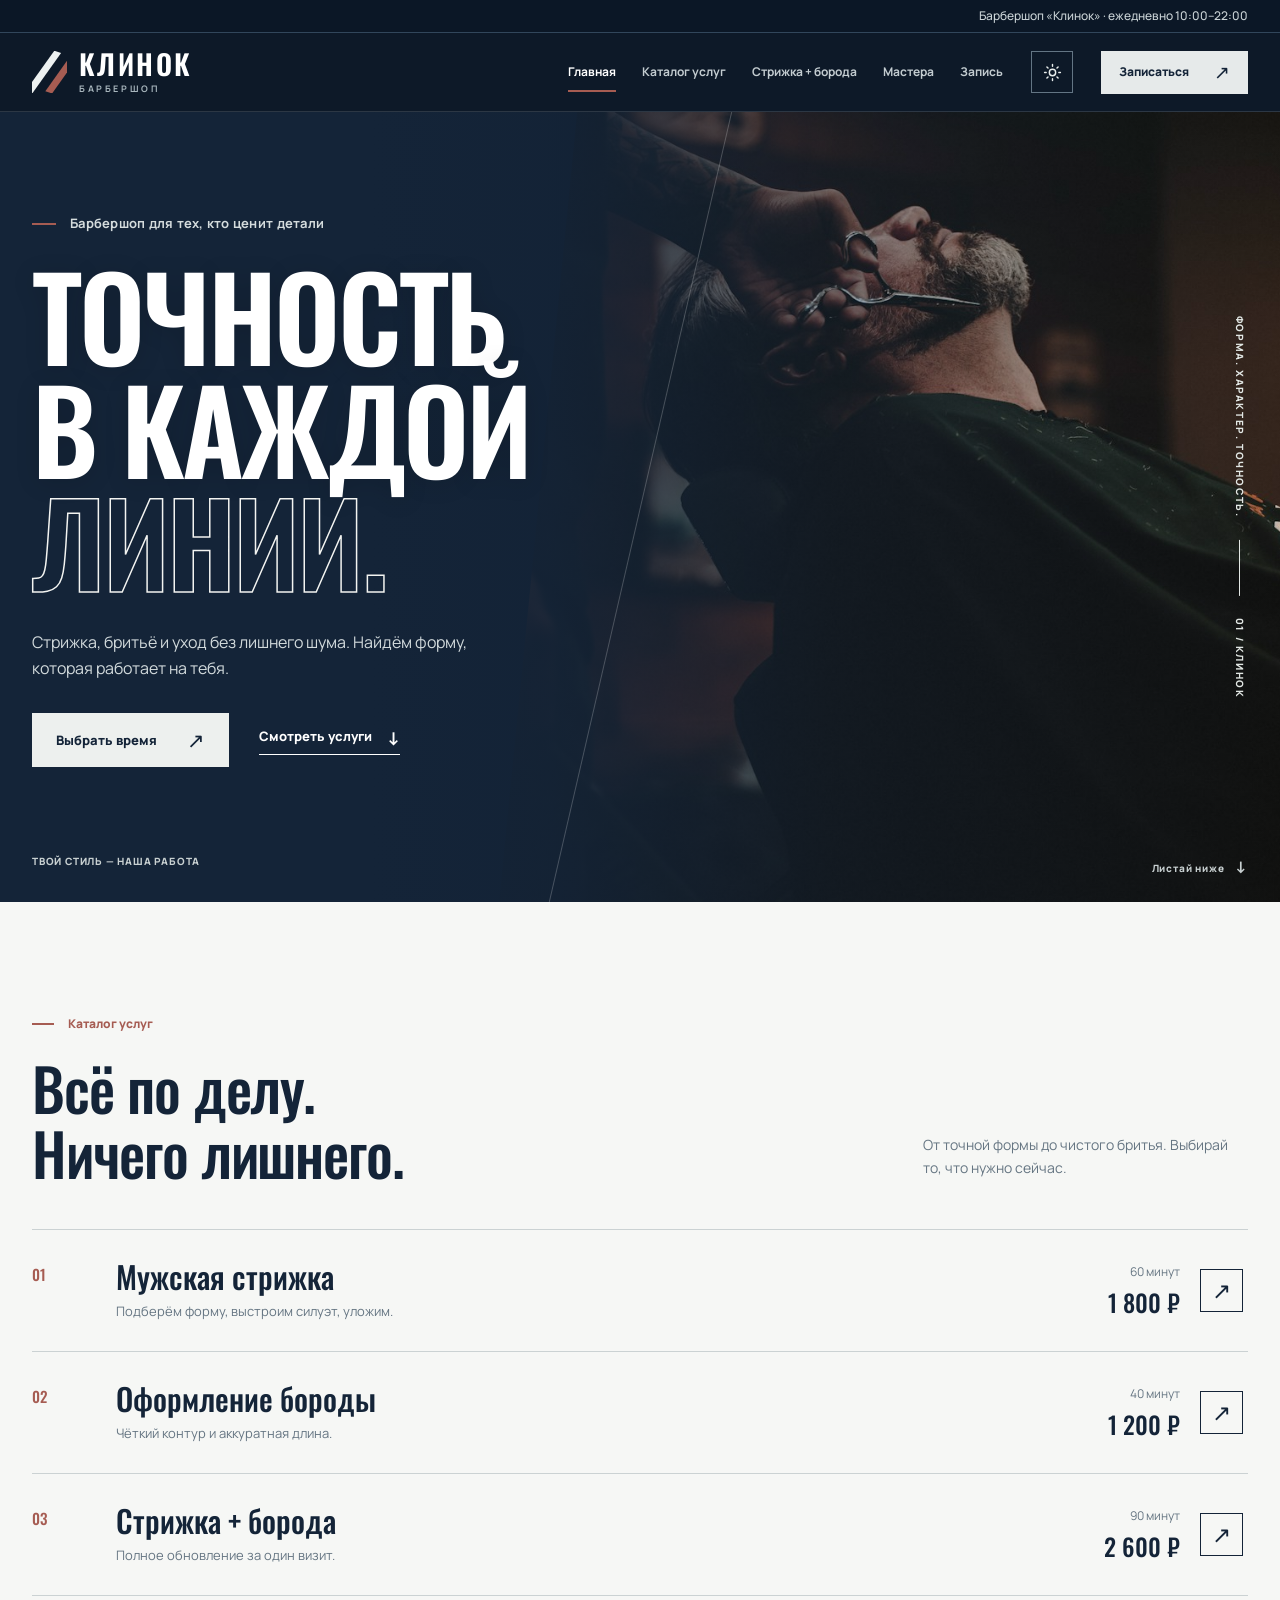
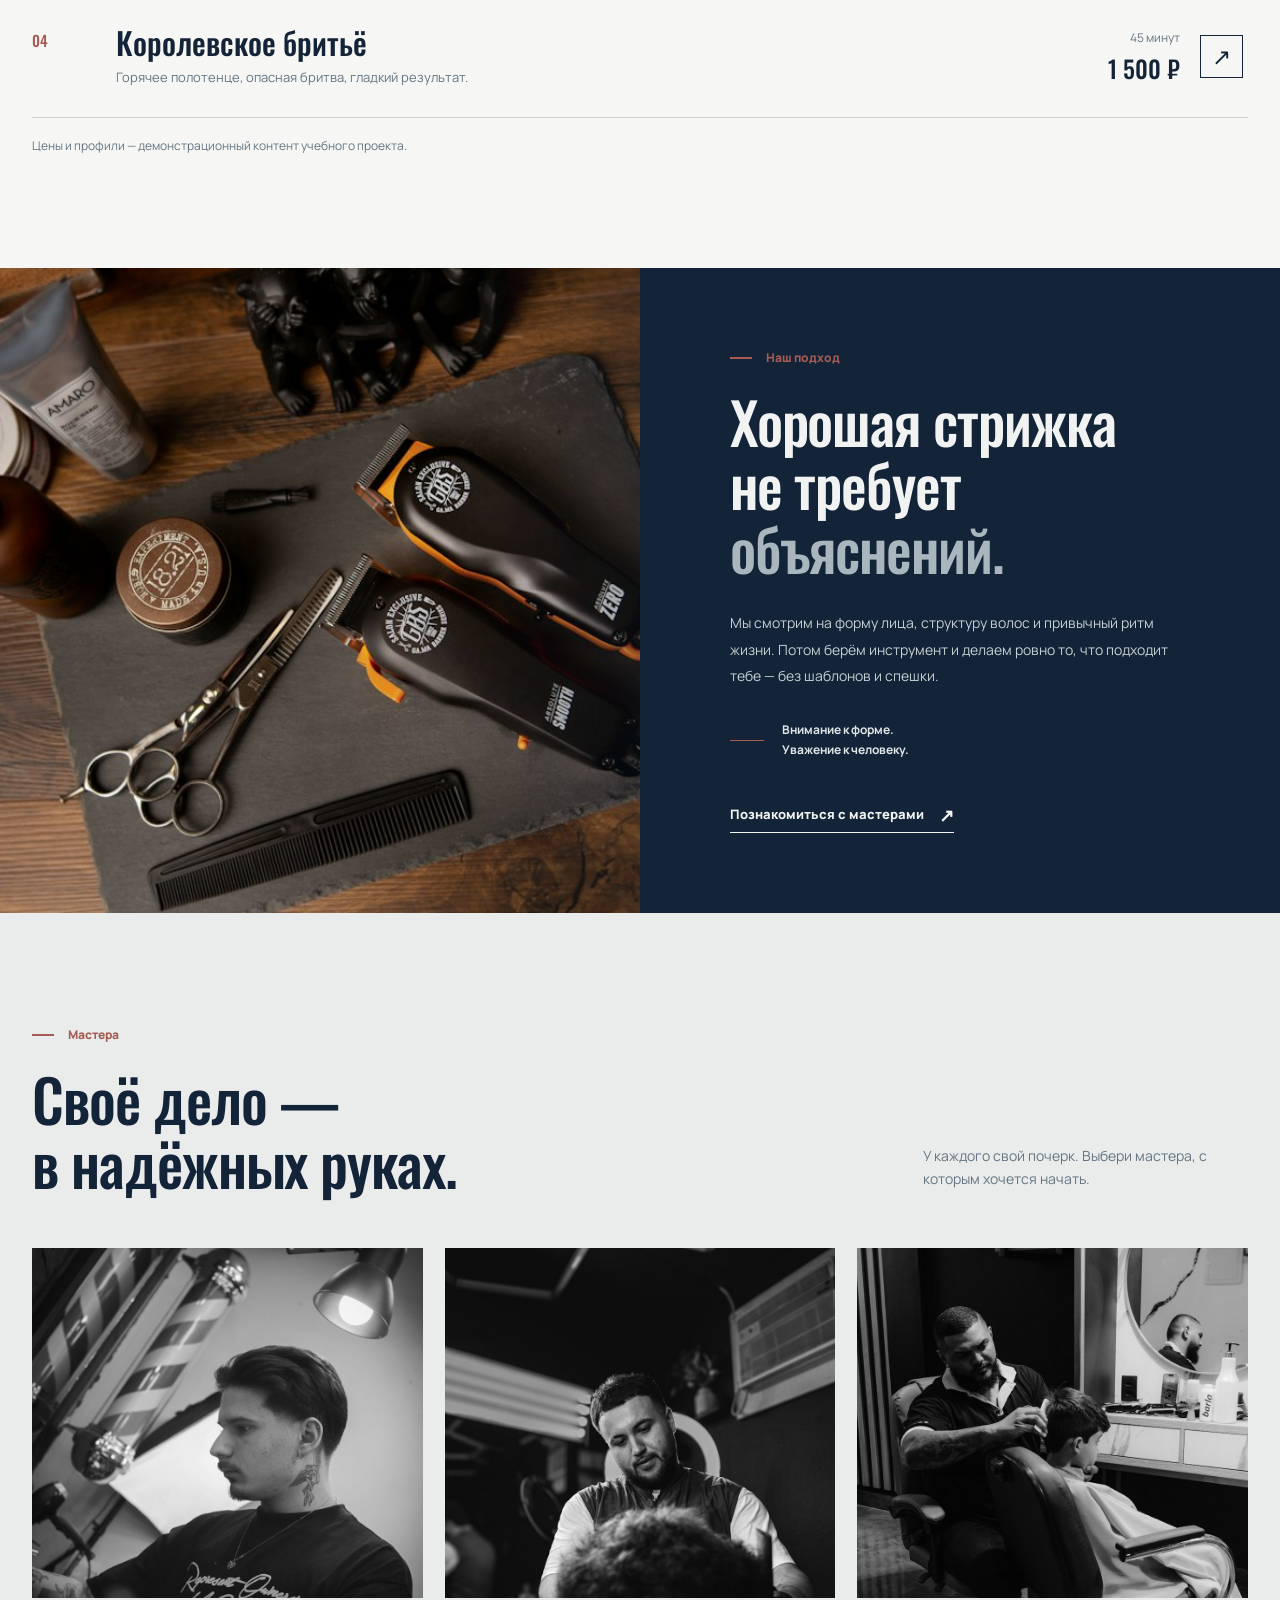
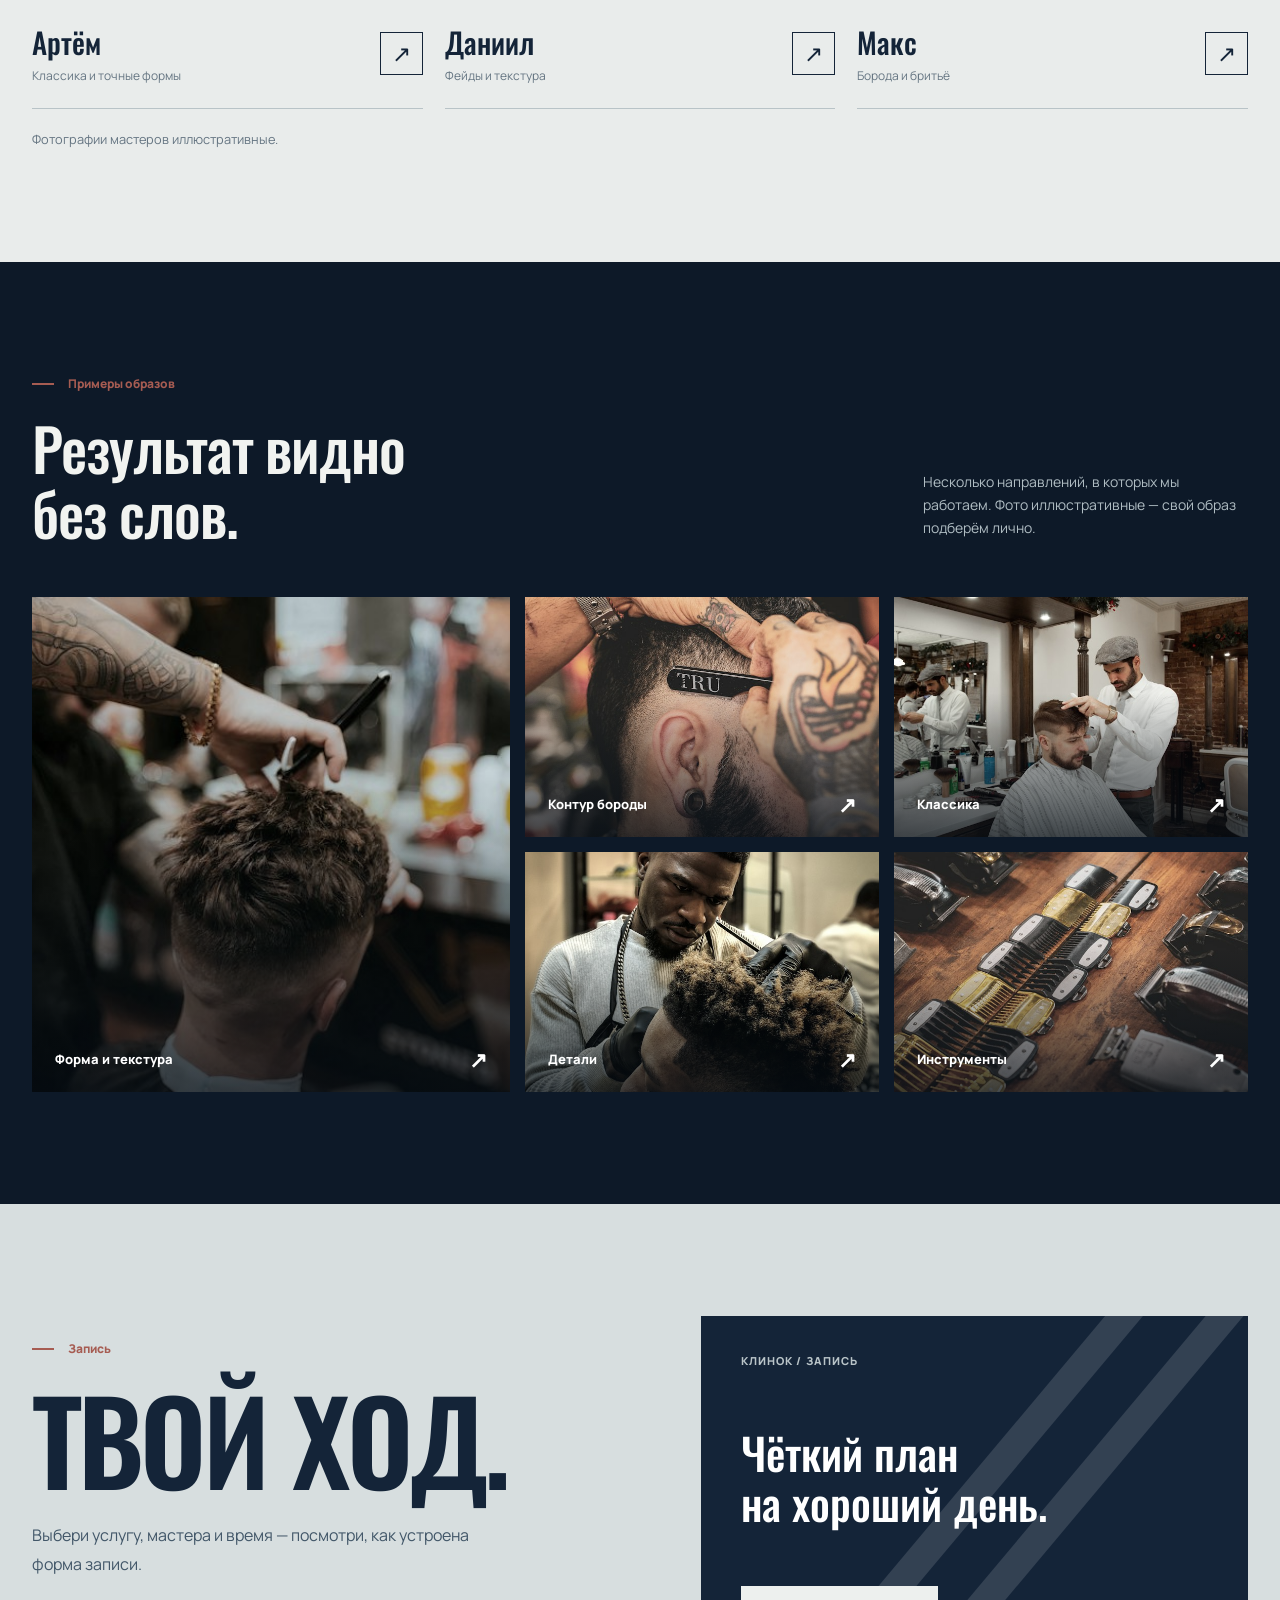
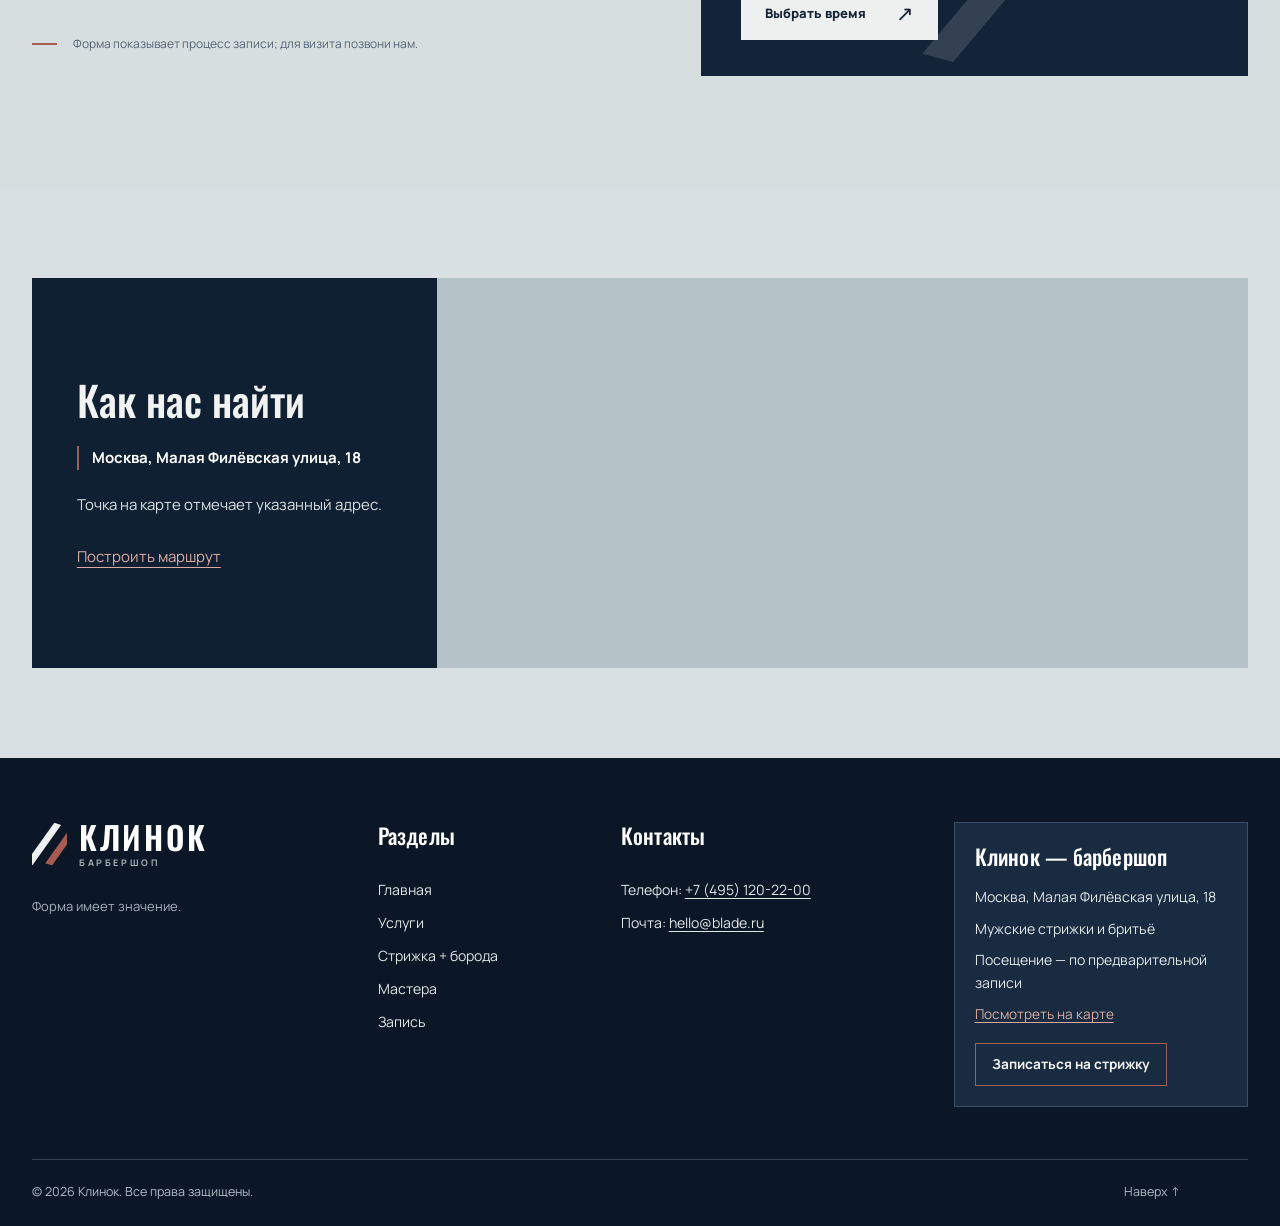
==== index.html @ 82a4c3b9 "Добавить график работы над навигацией" ====
<!doctype html>
<html lang="ru">
  <head>
    <meta charset="UTF-8" />
    <meta name="viewport" content="width=device-width, initial-scale=1" />
    <meta name="theme-color" content="#142438" />
    <meta
      name="description"
      content="Клинок — барбершоп с характером. Стрижки, оформление бороды и бритьё. Выберите услугу, мастера и удобное время для заявки."
    />
    <title>Клинок — барбершоп</title>
    <script>
      try {
        const requested = new URLSearchParams(location.search).get("theme");
        document.documentElement.dataset.theme =
          requested === "light" || requested === "dark"
            ? requested
            : localStorage.getItem("klinok-theme") === "light" ? "light" : "dark";
      } catch {
        document.documentElement.dataset.theme = "dark";
      }
    </script>
    <link rel="preconnect" href="https://fonts.googleapis.com" />
    <link rel="preconnect" href="https://fonts.gstatic.com" crossorigin />
    <link
      href="https://fonts.googleapis.com/css2?family=Manrope:wght@400;500;600;700;800&family=Oswald:wght@400;500;600;700&display=swap"
      rel="stylesheet"
    />
    <link
      href="https://cdn.jsdelivr.net/npm/bootstrap@5.3.3/dist/css/bootstrap.min.css"
      rel="stylesheet"
    />
    <link rel="stylesheet" href="styles.css" />
    <link rel="stylesheet" href="footer-map.css" />
    <link rel="stylesheet" href="theme.css" />
    <script src="app.js" defer></script>
  </head>
  <body>
    <a class="skip-link" href="#main">Перейти к содержимому</a>
    <header class="site-header" id="top">
      <div class="hours-strip">
        <p class="hours-strip-inner shell">Барбершоп «Клинок» · ежедневно 10:00–22:00</p>
      </div>
      <nav
        class="navbar navbar-expand-lg navbar-dark"
        aria-label="Основная навигация"
      >
        <div class="header-inner shell container-fluid">
          <a
            class="brand navbar-brand"
            href="index.html"
            aria-label="Клинок — на главную"
            ><span class="brand-mark" aria-hidden="true"
              ><span></span><span></span></span
            ><span class="brand-type"
              ><strong>КЛИНОК</strong><small>барбершоп</small></span
            ></a
          >
          <button
            class="navbar-toggler"
            type="button"
            data-bs-toggle="collapse"
            data-bs-target="#mainNavbar"
            aria-controls="mainNavbar"
            aria-expanded="false"
            aria-label="Открыть меню"
          >
            <span class="navbar-toggler-icon"></span>
          </button>
          <div class="collapse navbar-collapse" id="mainNavbar">
            <ul class="navbar-nav primary-nav ms-auto">
              <li class="nav-item">
                <a class="nav-link active" aria-current="page" href="index.html"
                  >Главная</a
                >
              </li>
              <li class="nav-item">
                <a class="nav-link" href="catalog.html">Каталог услуг</a>
              </li>
              <li class="nav-item">
                <a class="nav-link" href="product.html">Стрижка + борода</a>
              </li>
              <li class="nav-item">
                <a class="nav-link" href="masters.html">Мастера</a>
              </li>
              <li class="nav-item">
                <a class="nav-link" href="order.html">Запись</a>
              </li>
            </ul>
            <a class="header-book" href="order.html"
              >Записаться <span aria-hidden="true">↗</span></a
            >
          </div>
        </div>
      </nav>
    </header>

    <main id="main">
      <section class="hero" aria-labelledby="hero-title">
        <div
          class="hero-image"
          role="img"
          aria-label="Барбер подравнивает бороду клиенту ножницами"
        ></div>
        <div class="hero-shade"></div>
        <div class="hero-inner shell">
          <div class="hero-copy">
            <p class="hero-intro">Барбершоп для тех, кто ценит детали</p>
            <h1 id="hero-title">
              ТОЧНОСТЬ<br />В КАЖДОЙ<br /><span>ЛИНИИ.</span>
            </h1>
            <p class="hero-description">
              Стрижка, бритьё и уход без лишнего шума. Найдём форму, которая
              работает на тебя.
            </p>
            <div class="hero-actions">
              <a class="button button-light" href="order.html"
                >Выбрать время <span aria-hidden="true">↗</span></a
              >
              <a class="text-link" href="catalog.html"
                >Смотреть услуги <span aria-hidden="true">↓</span></a
              >
            </div>
          </div>
          <div class="hero-rail" aria-hidden="true">
            <span>ФОРМА. ХАРАКТЕР. ТОЧНОСТЬ.</span
            ><span class="rail-line"></span><span>01 / КЛИНОК</span>
          </div>
        </div>
        <div class="hero-bottom shell">
          <span>ТВОЙ СТИЛЬ — НАША РАБОТА</span
          ><span>Листай ниже <span aria-hidden="true">↓</span></span>
        </div>
      </section>

      <section
        class="services section-pad"
        id="services"
        aria-labelledby="services-title"
      >
        <div class="shell">
          <div class="section-heading services-heading">
            <div>
              <p class="section-kicker">Каталог услуг</p>
              <h2 id="services-title">Всё по делу.<br />Ничего лишнего.</h2>
            </div>
            <p>
              От точной формы до чистого бритья. Выбирай то, что нужно сейчас.
            </p>
          </div>
          <div class="service-list">
            <article class="service-item">
              <div class="service-number">01</div>
              <div class="service-main">
                <h3>Мужская стрижка</h3>
                <p>Подберём форму, выстроим силуэт, уложим.</p>
              </div>
              <div class="service-meta">
                <span>60 минут</span><strong>1 800 ₽</strong>
              </div>
              <button
                class="service-pick"
                type="button"
                data-service="haircut"
                aria-label="Выбрать мужскую стрижку"
              >
                ↗
              </button>
            </article>
            <article class="service-item">
              <div class="service-number">02</div>
              <div class="service-main">
                <h3>Оформление бороды</h3>
                <p>Чёткий контур и аккуратная длина.</p>
              </div>
              <div class="service-meta">
                <span>40 минут</span><strong>1 200 ₽</strong>
              </div>
              <button
                class="service-pick"
                type="button"
                data-service="beard"
                aria-label="Выбрать оформление бороды"
              >
                ↗
              </button>
            </article>
            <article class="service-item">
              <div class="service-number">03</div>
              <div class="service-main">
                <h3>Стрижка + борода</h3>
                <p>Полное обновление за один визит.</p>
              </div>
              <div class="service-meta">
                <span>90 минут</span><strong>2 600 ₽</strong>
              </div>
              <button
                class="service-pick"
                type="button"
                data-service="combo"
                aria-label="Выбрать стрижку и бороду"
              >
                ↗
              </button>
            </article>
            <article class="service-item">
              <div class="service-number">04</div>
              <div class="service-main">
                <h3>Королевское бритьё</h3>
                <p>Горячее полотенце, опасная бритва, гладкий результат.</p>
              </div>
              <div class="service-meta">
                <span>45 минут</span><strong>1 500 ₽</strong>
              </div>
              <button
                class="service-pick"
                type="button"
                data-service="shave"
                aria-label="Выбрать королевское бритьё"
              >
                ↗
              </button>
            </article>
          </div>
          <p class="services-note">
            Цены и профили — демонстрационный контент учебного проекта.
          </p>
        </div>
      </section>

      <section class="about" id="about" aria-labelledby="about-title">
        <div class="about-photo">
          <img
            src="assets/craft.jpg"
            alt="Инструменты барбера: машинки, ножницы и расчёска"
            loading="lazy"
          />
        </div>
        <div class="about-content">
          <div class="about-content-inner">
            <p class="section-kicker">Наш подход</p>
            <h2 id="about-title">
              Хорошая стрижка<br />не требует <em>объяснений.</em>
            </h2>
            <p>
              Мы смотрим на форму лица, структуру волос и привычный ритм жизни.
              Потом берём инструмент и делаем ровно то, что подходит тебе — без
              шаблонов и спешки.
            </p>
            <div class="about-signature">
              <span class="signature-line"></span
              ><span>Внимание к форме.<br />Уважение к человеку.</span>
            </div>
            <a class="text-link" href="#masters"
              >Познакомиться с мастерами <span aria-hidden="true">↗</span></a
            >
          </div>
        </div>
      </section>

      <section
        class="masters section-pad"
        id="masters"
        aria-labelledby="masters-title"
      >
        <div class="shell">
          <div class="section-heading">
            <div>
              <p class="section-kicker">Мастера</p>
              <h2 id="masters-title">Своё дело —<br />в надёжных руках.</h2>
            </div>
            <p>
              У каждого свой почерк. Выбери мастера, с которым хочется начать.
            </p>
          </div>
          <div class="master-grid">
            <article class="master-card">
              <div class="master-art">
                <img src="assets/master-artem.jpg" alt="Барбер у рабочего места" width="900" height="1100" loading="lazy" />
              </div>
              <div class="master-info">
                <div>
                  <h3>Артём</h3>
                  <p>Классика и точные формы</p>
                </div>
                <button
                  type="button"
                  class="master-pick"
                  data-barber="artem"
                  aria-label="Записаться к Артёму"
                >
                  ↗
                </button>
              </div>
            </article>
            <article class="master-card">
              <div class="master-art">
                <img src="assets/master-daniil.jpg" alt="Барбер работает с клиентом" width="900" height="1100" loading="lazy" />
              </div>
              <div class="master-info">
                <div>
                  <h3>Даниил</h3>
                  <p>Фейды и текстура</p>
                </div>
                <button
                  type="button"
                  class="master-pick"
                  data-barber="daniil"
                  aria-label="Записаться к Даниилу"
                >
                  ↗
                </button>
              </div>
            </article>
            <article class="master-card">
              <div class="master-art">
                <img src="assets/master-maks.jpg" alt="Барбер подстригает клиента" width="900" height="1100" loading="lazy" />
              </div>
              <div class="master-info">
                <div>
                  <h3>Макс</h3>
                  <p>Борода и бритьё</p>
                </div>
                <button
                  type="button"
                  class="master-pick"
                  data-barber="maks"
                  aria-label="Записаться к Максу"
                >
                  ↗
                </button>
              </div>
            </article>
          </div>
          <p class="master-photo-note">Фотографии мастеров иллюстративные.</p>
        </div>
      </section>

      <section
        class="works section-pad"
        id="works"
        aria-labelledby="works-title"
      >
        <div class="shell">
          <div class="section-heading works-heading">
            <div>
              <p class="section-kicker">Примеры образов</p>
              <h2 id="works-title">Результат видно<br />без слов.</h2>
            </div>
            <p>
              Несколько направлений, в которых мы работаем. Фото иллюстративные
              — свой образ подберём лично.
            </p>
          </div>
          <div class="work-grid">
            <button
              class="work-tile work-tile-large"
              type="button"
              data-image="assets/work-1.jpg"
              data-caption="Работа с формой и текстурой"
              aria-label="Открыть фото: работа с формой и текстурой"
            >
              <img
                src="assets/work-1.jpg"
                alt="Барбер работает над мужской стрижкой"
                loading="lazy"
              /><span>Форма и текстура <span aria-hidden="true">↗</span></span>
            </button>
            <button
              class="work-tile"
              type="button"
              data-image="assets/work-2.jpg"
              data-caption="Чёткий контур бороды"
              aria-label="Открыть фото: чёткий контур бороды"
            >
              <img
                src="assets/work-2.jpg"
                alt="Барбер оформляет контур бороды"
                loading="lazy"
              /><span>Контур бороды <span aria-hidden="true">↗</span></span>
            </button>
            <button
              class="work-tile"
              type="button"
              data-image="assets/work-3.jpg"
              data-caption="Классическая мужская стрижка"
              aria-label="Открыть фото: классическая мужская стрижка"
            >
              <img
                src="assets/work-3.jpg"
                alt="Мастер стрижёт клиента в барбершопе"
                loading="lazy"
              /><span>Классика <span aria-hidden="true">↗</span></span>
            </button>
            <button
              class="work-tile"
              type="button"
              data-image="assets/work-4.jpg"
              data-caption="Внимание к каждой детали"
              aria-label="Открыть фото: внимание к каждой детали"
            >
              <img
                src="assets/work-4.jpg"
                alt="Деталь процесса стрижки"
                loading="lazy"
              /><span>Детали <span aria-hidden="true">↗</span></span>
            </button>
            <button
              class="work-tile"
              type="button"
              data-image="assets/work-5.jpg"
              data-caption="Инструменты мастера"
              aria-label="Открыть фото: инструменты мастера"
            >
              <img
                src="assets/work-5.jpg"
                alt="Инструменты для мужской стрижки"
                loading="lazy"
              /><span>Инструменты <span aria-hidden="true">↗</span></span>
            </button>
          </div>
        </div>
      </section>

      <section
        class="booking section-pad"
        id="booking"
        aria-labelledby="booking-title"
      >
        <div class="shell booking-layout">
          <div class="booking-copy">
            <p class="section-kicker">Запись</p>
            <h2 id="booking-title">ТВОЙ ХОД.</h2>
            <p>
              Выбери услугу, мастера и время — посмотри, как устроена форма
              записи.
            </p>
            <div class="booking-detail">
              <span class="detail-dash" aria-hidden="true"></span
              ><span>Форма показывает процесс записи; для визита позвони нам.</span>
            </div>
          </div>
          <div class="booking-panel">
            <span class="booking-panel-index">КЛИНОК / ЗАПИСЬ</span>
            <div class="booking-panel-mark" aria-hidden="true">
              <span></span><span></span>
            </div>
            <p>Чёткий план<br />на хороший день.</p>
            <a class="button button-light" href="order.html"
              >Выбрать время <span aria-hidden="true">↗</span></a
            >
          </div>
        </div>
      </section>
      <section class="location-section" id="location" aria-labelledby="location-title">
        <div class="shell">
          <div class="location-grid">
            <div class="location-copy">
              <h2 id="location-title">Как нас найти</h2>
              <address class="location-address">Москва, Малая Филёвская улица, 18</address>
              <p>Точка на карте отмечает указанный адрес.</p>
              <a href="https://yandex.ru/maps/?ll=37.4683842%2C55.7371214&amp;mode=routes&amp;rtext=~55.7371214%2C37.4683842&amp;rtt=auto&amp;z=16" target="_blank" rel="noopener noreferrer">Построить маршрут</a>
            </div>
            <div class="location-map">
              <iframe
                title="Клинок на карте: Москва, Малая Филёвская улица, 18"
                src="https://yandex.ru/map-widget/v1/?ll=37.4683842%2C55.7371214&amp;z=16&amp;pt=37.4683842%2C55.7371214%2Cpm2rdm"
                loading="lazy"
                referrerpolicy="no-referrer-when-downgrade"
                allowfullscreen
              ></iframe>
            </div>
          </div>
        </div>
      </section>
    </main>

    <footer class="footer site-footer" id="contacts">
      <div class="shell">
        <div class="footer-top">
          <div class="footer-identity">
            <a class="brand footer-brand" href="index.html" aria-label="Клинок — на главную"
              ><span class="brand-mark" aria-hidden="true"><span></span><span></span></span
              ><span class="brand-type"><strong>КЛИНОК</strong><small>барбершоп</small></span></a>
            <p>Форма имеет значение.</p>
          </div>
          <nav class="footer-links" aria-label="Навигация внизу страницы">
            <h2>Разделы</h2>
            <a href="index.html">Главная</a>
            <a href="catalog.html">Услуги</a>
            <a href="product.html">Стрижка + борода</a>
            <a href="masters.html">Мастера</a>
            <a href="order.html">Запись</a>
          </nav>
          <div class="footer-contact">
            <h2>Контакты</h2>
            <p>Телефон: <a href="tel:+74951202200">+7 (495) 120-22-00</a></p>
            <p>Почта: <a href="mailto:hello@blade.ru">hello@blade.ru</a></p>
          </div>
          <div class="footer-address footer-visit-card">
            <h2>Клинок — барбершоп</h2>
            <p>Москва, Малая Филёвская улица, 18</p>
            <p>Мужские стрижки и бритьё</p>
            <p>Посещение — по предварительной записи</p>
            <a class="footer-map-link" href="index.html#location">Посмотреть на карте</a>
            <a class="footer-cta" href="tel:+74951202200">Записаться на стрижку</a>
          </div>
        </div>
        <div class="footer-bottom">
          <span>© <span id="year"></span> Клинок. Все права защищены.</span>
          <a href="#top">Наверх ↑</a>
        </div>
      </div>
    </footer>

    <button
      class="back-to-top"
      id="back-to-top"
      type="button"
      aria-label="Вернуться наверх"
    >
      ↑
    </button>
    <dialog
      class="gallery-dialog"
      id="gallery-dialog"
      aria-label="Просмотр фотографии"
    >
      <button
        class="gallery-close"
        type="button"
        aria-label="Закрыть фотографию"
      >
        ×</button
      ><img src="" alt="" />
      <p id="gallery-caption"></p>
      <div class="gallery-controls">
        <button type="button" class="gallery-prev" aria-label="Предыдущее фото">
          ←</button
        ><button type="button" class="gallery-next" aria-label="Следующее фото">
          →
        </button>
      </div>
    </dialog>
    <script src="https://cdn.jsdelivr.net/npm/bootstrap@5.3.3/dist/js/bootstrap.bundle.min.js"></script>
  </body>
</html>
---- styles.css ----
:root {
  --ink: #142438;
  --ink-deep: #0d1928;
  --ink-soft: #263c52;
  --paper: #e9eceb;
  --paper-bright: #f6f7f5;
  --steel: #a9b6bd;
  --muted: #657582;
  --line: #cbd2d3;
  --accent: #a65c52;
  --white: #fff;
  --display: "Oswald", "Arial Narrow", Impact, sans-serif;
  --body: "Manrope", Arial, sans-serif;
}
*,
*::before,
*::after {
  box-sizing: border-box;
}
html {
  scroll-behavior: smooth;
  scroll-padding-top: 82px;
}
body {
  margin: 0;
  background: var(--paper);
  color: var(--ink);
  font-family: var(--body);
  font-size: 15px;
  line-height: 1.65;
  overflow-x: hidden;
}
button,
input,
select {
  font: inherit;
}
a {
  color: inherit;
  text-decoration: none;
}
button {
  cursor: pointer;
}
img {
  max-width: 100%;
  display: block;
}
::selection {
  background: var(--accent);
  color: #fff;
}
:focus-visible {
  outline: 3px solid var(--accent) !important;
  outline-offset: 4px;
}
.shell {
  width: min(100% - 64px, 1280px);
  margin-inline: auto;
}
.skip-link {
  position: fixed;
  top: -80px;
  left: 16px;
  z-index: 10000;
  padding: 10px 16px;
  background: #fff;
  color: var(--ink);
}
.skip-link:focus {
  top: 12px;
}
.site-header {
  position: sticky;
  top: 0;
  z-index: 100;
  background: var(--ink-deep);
  color: #f2f3f0;
  border-bottom: 1px solid rgba(255, 255, 255, 0.13);
}
.site-header .hours-strip {
  background: #0b1726;
  border-bottom: 1px solid #31465b;
  color: #cbd4d7;
}
.site-header .hours-strip-inner {
  display: flex;
  align-items: center;
  justify-content: flex-end;
  min-height: 32px;
  margin-bottom: 0;
  padding-block: 5px;
  font: 500 12px/1.4 var(--body);
}
.site-header .navbar {
  min-height: 78px;
  padding: 0;
}
.header-inner {
  padding: 0 !important;
  gap: 30px;
}
.brand {
  display: inline-flex;
  align-items: center;
  gap: 12px;
  width: max-content;
  white-space: nowrap;
  color: #fff !important;
}
.site-header .navbar-brand {
  margin-right: 0;
  padding: 0;
}
.brand-mark {
  width: 35px;
  height: 42px;
  position: relative;
  display: inline-block;
  flex: none;
  overflow: hidden;
}
.brand-mark span {
  position: absolute;
  display: block;
  width: 8px;
  height: 43px;
  top: 0;
  background: #edf1f1;
  transform: skew(-23deg) rotate(16deg);
}
.brand-mark span:first-child {
  left: 7px;
}
.brand-mark span:last-child {
  left: 24px;
  height: 33px;
  top: 9px;
  background: var(--accent);
}
.brand-type {
  display: flex;
  flex-direction: column;
  align-items: flex-start;
  line-height: 1;
}
.brand-type strong {
  font: 600 28px/0.95 var(--display);
  letter-spacing: 0.085em;
}
.brand-type small {
  font-size: 9px;
  font-weight: 700;
  letter-spacing: 0.29em;
  margin-top: 6px;
  color: #a8b6bd;
  text-transform: uppercase;
}
.site-header .navbar-collapse {
  gap: 28px;
}
.primary-nav {
  align-items: center;
  gap: 26px;
}
.site-header .primary-nav .nav-link {
  color: #c3ccd0;
  padding: 8px 0;
  font-size: 12px;
  font-weight: 700;
  white-space: nowrap;
  transition: color 0.2s;
}
.site-header .primary-nav .nav-link:hover,
.site-header .primary-nav .nav-link.active {
  color: #fff;
}
.site-header .primary-nav .nav-link.active {
  box-shadow: 0 2px 0 var(--accent);
}
.header-book {
  display: inline-flex;
  align-items: center;
  justify-content: center;
  gap: 25px;
  min-height: 43px;
  padding: 0 18px;
  background: #e6eaea;
  color: var(--ink);
  font-weight: 800;
  font-size: 12px;
  white-space: nowrap;
  transition: background 0.2s;
}
.header-book:hover {
  background: #fff;
  color: var(--ink);
}
.header-book span {
  font-size: 19px;
  font-weight: 400;
  line-height: 1;
}
.site-header .navbar-toggler {
  border: 1px solid #596978;
  border-radius: 0;
  padding: 7px 10px;
}
.hero {
  height: min(790px, calc(100svh - 78px));
  min-height: 620px;
  position: relative;
  overflow: hidden;
  color: #fff;
  background: var(--ink-deep);
}
.hero-image {
  position: absolute;
  inset: 0 0 0 39%;
  background: url("assets/hero.jpg") center 46% / cover no-repeat;
  clip-path: polygon(10% 0, 100% 0, 100% 100%, 0 100%);
}
.hero-shade {
  position: absolute;
  inset: 0;
  background: linear-gradient(
    90deg,
    #142438 0%,
    #142438 29%,
    rgba(20, 36, 56, 0.9) 43%,
    rgba(20, 36, 56, 0.44) 65%,
    rgba(12, 19, 27, 0.08) 100%
  );
}
.hero::after {
  content: "";
  position: absolute;
  inset: -20% auto -20% 50%;
  width: 1px;
  background: rgba(255, 255, 255, 0.22);
  transform: rotate(13deg);
  pointer-events: none;
}
.hero-inner {
  position: relative;
  height: 100%;
  display: flex;
  align-items: center;
}
.hero-copy {
  position: relative;
  z-index: 2;
  padding: 0 0 34px;
  max-width: 820px;
}
.hero-intro {
  font-weight: 700;
  font-size: 13px;
  letter-spacing: 0.02em;
  color: #d5dcdd;
  margin: 0 0 24px;
  padding-left: 38px;
  position: relative;
}
.hero-intro::before {
  content: "";
  position: absolute;
  top: 50%;
  left: 0;
  width: 24px;
  height: 2px;
  background: var(--accent);
}
.hero h1 {
  font: 600 clamp(72px, 9vw, 144px) / 0.98 var(--display);
  letter-spacing: -0.025em;
  margin: 0;
  max-width: 850px;
  text-shadow: 0 3px 25px rgba(0, 0, 0, 0.14);
}
.hero h1 span {
  color: transparent;
  -webkit-text-stroke: 1.5px #f3f4f1;
  text-shadow: none;
}
.hero-description {
  max-width: 460px;
  color: #d2dadc;
  font-size: 16px;
  line-height: 1.65;
  margin: 32px 0 32px;
}
.hero-actions {
  display: flex;
  align-items: center;
  gap: 30px;
  flex-wrap: wrap;
}
.button {
  display: inline-flex;
  justify-content: space-between;
  align-items: center;
  gap: 30px;
  min-height: 54px;
  padding: 0 23px;
  font-weight: 800;
  font-size: 13px;
  line-height: 1.2;
  border: 1px solid transparent;
  transition:
    background 0.2s,
    color 0.2s,
    transform 0.2s;
}
.button:hover {
  transform: translateY(-2px);
}
.button span {
  font-size: 21px;
  font-weight: 400;
}
.button-light {
  color: var(--ink);
  background: #edf0ee;
}
.button-light:hover {
  color: var(--ink);
  background: #fff;
}
.button-dark {
  color: #fff;
  background: var(--ink);
  border-color: var(--ink);
}
.button-dark:hover {
  background: var(--ink-soft);
  color: #fff;
}
.text-link {
  display: inline-flex;
  gap: 15px;
  align-items: center;
  font-weight: 800;
  font-size: 13px;
  border-bottom: 1px solid currentColor;
  padding-bottom: 6px;
  transition: color 0.2s;
}
.text-link:hover {
  color: var(--accent);
}
.text-link span {
  font-size: 18px;
  line-height: 1;
}
.hero-rail {
  position: absolute;
  right: 0;
  top: 50%;
  transform: translateY(-50%);
  z-index: 2;
  writing-mode: vertical-rl;
  display: flex;
  align-items: center;
  gap: 22px;
  color: #e2e7e4;
  font-size: 10px;
  font-weight: 800;
  letter-spacing: 0.16em;
}
.rail-line {
  width: 1px;
  height: 56px;
  background: #e2e7e4;
}
.hero-bottom {
  position: absolute;
  left: 50%;
  bottom: 23px;
  transform: translateX(-50%);
  z-index: 2;
  display: flex;
  justify-content: space-between;
  color: #c8d0d1;
  font-size: 10px;
  font-weight: 800;
  letter-spacing: 0.08em;
}
.hero-bottom span span {
  margin-left: 8px;
  font-size: 16px;
}
.section-pad {
  padding: 112px 0;
}
.section-heading {
  display: flex;
  align-items: end;
  justify-content: space-between;
  gap: 40px;
  margin-bottom: 52px;
}
.section-kicker {
  display: flex;
  align-items: center;
  gap: 14px;
  font-weight: 800;
  font-size: 12px;
  margin: 0 0 22px;
  color: var(--accent);
}
.section-kicker::before {
  content: "";
  width: 22px;
  height: 2px;
  background: currentColor;
}
.section-heading h2,
.about h2 {
  font: 500 clamp(42px, 4.6vw, 72px) / 1.1 var(--display);
  letter-spacing: -0.018em;
  margin: 0;
}
.section-heading > p {
  max-width: 325px;
  color: var(--muted);
  margin: 0 0 6px;
  font-size: 14px;
}
.services {
  background: var(--paper-bright);
}
.services-heading {
  margin-bottom: 44px;
}
.service-list {
  border-top: 1px solid var(--line);
}
.service-item {
  display: grid;
  grid-template-columns: 64px minmax(0, 1fr) 175px 48px;
  align-items: center;
  gap: 20px;
  min-height: 122px;
  padding: 22px 0;
  border-bottom: 1px solid var(--line);
  transition:
    padding 0.25s,
    background 0.25s;
}
.service-item:hover {
  padding-inline: 15px;
  background: #eef1f0;
}
.service-number {
  font: 500 15px var(--display);
  color: var(--accent);
  align-self: start;
  padding-top: 11px;
}
.service-main h3 {
  font: 500 clamp(25px, 2.4vw, 35px) / 1.15 var(--display);
  margin: 0 0 7px;
}
.service-main p {
  color: var(--muted);
  font-size: 13px;
  margin: 0;
}
.service-meta {
  display: flex;
  flex-direction: column;
  align-items: flex-end;
  gap: 2px;
}
.service-meta span {
  font-size: 12px;
  color: var(--muted);
}
.service-meta strong {
  font: 500 24px var(--display);
  white-space: nowrap;
}
.service-pick,
.master-pick {
  border: 1px solid var(--ink);
  width: 43px;
  height: 43px;
  display: grid;
  place-items: center;
  background: transparent;
  color: var(--ink);
  font-size: 23px;
  line-height: 1;
  transition:
    background 0.2s,
    color 0.2s;
}
.service-pick:hover,
.master-pick:hover {
  background: var(--ink);
  color: #fff;
}
.services-note {
  font-size: 12px;
  color: var(--muted);
  margin: 18px 0 0;
}
.about {
  display: grid;
  grid-template-columns: 1fr 1fr;
  min-height: 620px;
  background: var(--ink);
  color: #f0f3f1;
}
.about-photo {
  min-height: 580px;
  position: relative;
  overflow: hidden;
}
.about-photo img {
  width: 100%;
  height: 100%;
  object-fit: cover;
}
.about-photo::after {
  content: "";
  position: absolute;
  inset: 0;
  background: linear-gradient(90deg, transparent 70%, rgba(20, 36, 56, 0.25));
}
.about-content {
  display: flex;
  align-items: center;
  padding: 80px clamp(45px, 7vw, 120px);
}
.about-content-inner {
  max-width: 570px;
}
.about h2 {
  font-size: clamp(46px, 4.5vw, 70px);
}
.about h2 em {
  font-style: normal;
  color: var(--steel);
}
.about-content-inner > p:not(.section-kicker) {
  max-width: 480px;
  margin: 30px 0;
  color: #c5cfd2;
  font-size: 14px;
  line-height: 1.9;
}
.about-signature {
  display: flex;
  gap: 18px;
  align-items: center;
  margin: 0 0 42px;
  color: #e1e6e7;
  font-size: 12px;
  font-weight: 700;
  line-height: 1.7;
}
.signature-line {
  width: 34px;
  height: 1px;
  background: var(--accent);
}
.about .text-link {
  color: #f2f4f2;
}
.masters {
  background: var(--paper);
}
.master-grid {
  display: grid;
  grid-template-columns: repeat(3, minmax(0, 1fr));
  gap: 22px;
}
.master-card {
  min-width: 0;
}
.master-art {
  height: 350px;
  background: var(--ink);
}
.master-art img {
  display: block;
  width: 100%;
  height: 100%;
  object-fit: cover;
  object-position: center 34%;
  filter: grayscale(100%);
}
.master-photo-note {
  margin: 1.25rem 0 0;
  color: var(--muted);
  font-size: 0.8rem;
}
.master-info {
  padding: 22px 0;
  display: flex;
  justify-content: space-between;
  align-items: center;
  gap: 12px;
  border-bottom: 1px solid #b8c3c7;
}
.master-info h3 {
  font: 500 29px var(--display);
  margin: 0;
}
.master-info p {
  font-size: 12px;
  color: var(--muted);
  margin: 3px 0 0;
}
.works {
  background: var(--ink-deep);
  color: #f1f3f0;
}
.works .section-heading > p {
  color: #b0bdc3;
}
.work-grid {
  display: grid;
  grid-template-columns: 1.35fr 1fr 1fr;
  grid-template-rows: 240px 240px;
  gap: 15px;
}
.work-tile {
  position: relative;
  border: 0;
  padding: 0;
  overflow: hidden;
  background: #26394b;
  text-align: left;
  color: #fff;
}
.work-tile-large {
  grid-row: span 2;
}
.work-tile img {
  width: 100%;
  height: 100%;
  object-fit: cover;
  transition: transform 0.45s;
  filter: saturate(0.7);
}
.work-tile:hover img {
  transform: scale(1.045);
  filter: saturate(0.95);
}
.work-tile::after {
  content: "";
  position: absolute;
  inset: 40% 0 0;
  background: linear-gradient(transparent, rgba(6, 13, 20, 0.75));
  pointer-events: none;
}
.work-tile > span {
  position: absolute;
  bottom: 21px;
  left: 23px;
  right: 23px;
  z-index: 1;
  display: flex;
  justify-content: space-between;
  font-weight: 800;
  font-size: 13px;
}
.work-tile > span span {
  font-size: 22px;
  line-height: 1;
}
.booking {
  background: #d7dedf;
}
.booking-layout {
  display: grid;
  grid-template-columns: 1fr 1fr;
  gap: 10%;
  align-items: center;
}
.booking-copy h2 {
  font: 600 clamp(75px, 9vw, 140px) / 1 var(--display);
  margin: 0 0 25px;
  letter-spacing: -0.03em;
}
.booking-copy > p:not(.section-kicker) {
  max-width: 460px;
  font-size: 16px;
  color: #425769;
  line-height: 1.8;
}
.booking-detail {
  display: flex;
  gap: 16px;
  align-items: flex-start;
  margin-top: 55px;
  font-size: 12px;
  color: #536576;
  line-height: 1.7;
}
.detail-dash {
  width: 25px;
  height: 2px;
  background: var(--accent);
  margin-top: 9px;
  flex: none;
}
.booking-panel {
  min-height: 360px;
  background: var(--ink);
  color: #fff;
  padding: 36px 40px;
  position: relative;
  display: flex;
  flex-direction: column;
  align-items: flex-start;
  justify-content: space-between;
  overflow: hidden;
}
.booking-panel-index {
  font-size: 11px;
  font-weight: 800;
  letter-spacing: 0.1em;
  color: #b9c4c8;
}
.booking-panel-mark {
  position: absolute;
  right: 10%;
  top: -12%;
  height: 116%;
  width: 38%;
  opacity: 0.13;
  transform: rotate(15deg);
}
.booking-panel-mark span {
  position: absolute;
  width: 32px;
  height: 100%;
  background: white;
  transform: skew(-25deg);
}
.booking-panel-mark span + span {
  left: 85px;
}
.booking-panel p {
  font: 500 clamp(30px, 3.4vw, 50px) / 1.15 var(--display);
  margin: 25px 0;
  z-index: 1;
}
.booking-panel .button {
  z-index: 1;
}
.footer {
  background: #0a1523;
  color: #e7ecea;
  padding: 65px 0 25px;
}
.footer-top {
  display: grid;
  grid-template-columns: 1.4fr 0.7fr 1fr;
  gap: 48px;
  padding-bottom: 55px;
}
.footer-brand .brand-type strong {
  font-size: 32px;
}
.footer-top > div:first-child > p {
  font-size: 13px;
  color: #a2b1bb;
  margin: 23px 0 0;
}
.footer-links {
  display: flex;
  flex-direction: column;
  gap: 10px;
  font-size: 12px;
  font-weight: 700;
}
.footer-links a:hover,
.footer-contact a:hover,
.footer-bottom a:hover {
  color: #fff;
  text-decoration: underline;
  text-underline-offset: 5px;
}
.footer-contact {
  display: flex;
  flex-direction: column;
  gap: 10px;
  font-size: 13px;
}
.footer-contact span {
  color: #9caeb7;
}
.footer-contact a {
  max-width: 230px;
  font: 500 25px/1.25 var(--display);
}
.footer-bottom {
  border-top: 1px solid #344352;
  padding-top: 22px;
  display: flex;
  justify-content: space-between;
  gap: 20px;
  color: #9aaab3;
  font-size: 11px;
}
.back-to-top {
  position: fixed;
  right: 25px;
  bottom: 25px;
  z-index: 60;
  width: 47px;
  height: 47px;
  border: 1px solid #91a0a9;
  background: var(--ink);
  color: #fff;
  font-size: 24px;
  line-height: 1;
  opacity: 0;
  pointer-events: none;
  transform: translateY(10px);
  transition:
    opacity 0.2s,
    transform 0.2s;
}
.back-to-top.is-visible {
  opacity: 1;
  pointer-events: auto;
  transform: none;
}
.back-to-top:hover {
  background: var(--ink-soft);
}
.gallery-dialog {
  border: 0;
  padding: 20px;
  background: var(--ink-deep);
  color: #fff;
  max-width: min(900px, calc(100vw - 36px));
  max-height: calc(100vh - 36px);
  box-shadow: 0 20px 60px #0008;
}
.gallery-dialog::backdrop {
  background: #06101ccc;
}
.gallery-dialog img {
  max-height: 72vh;
  width: auto;
  max-width: 100%;
  object-fit: contain;
  margin: auto;
}
.gallery-dialog p {
  margin: 12px 80px 0 0;
  font-size: 13px;
}
.gallery-close,
.gallery-controls button {
  background: transparent;
  border: 1px solid #84929d;
  color: #fff;
  width: 38px;
  height: 38px;
  font-size: 23px;
  line-height: 1;
}
.gallery-close {
  position: absolute;
  top: 20px;
  right: 20px;
}
.gallery-controls {
  display: flex;
  gap: 8px;
  position: absolute;
  right: 20px;
  bottom: 14px;
}
@media (max-width: 1100px) {
  .primary-nav {
    gap: 15px;
  }
  .site-header .navbar-collapse {
    gap: 15px;
  }
  .site-header .primary-nav .nav-link {
    font-size: 11px;
  }
  .header-book {
    gap: 10px;
    padding: 0 12px;
  }
  .hero h1 {
    font-size: clamp(66px, 9.2vw, 110px);
  }
}
@media (max-width: 991px) {
  .site-header .navbar {
    min-height: 68px;
  }
  .site-header .navbar-collapse {
    padding: 16px 0 23px;
    border-top: 1px solid #31465b;
    margin-top: 10px;
  }
  .primary-nav {
    align-items: flex-start;
    gap: 4px;
  }
  .site-header .primary-nav .nav-link {
    font-size: 14px;
    padding: 9px 0;
  }
  .site-header .primary-nav .nav-link.active {
    box-shadow: none;
    color: #fff;
  }
  .header-book {
    margin-top: 13px;
  }
  .hero {
    height: 680px;
    min-height: 0;
  }
  .hero h1 {
    font-size: clamp(66px, 11vw, 110px);
  }
  .about-content {
    padding: 55px 40px;
  }
  .about-photo {
    min-height: 520px;
  }
  .work-grid {
    grid-template-rows: 200px 200px;
  }
  .booking-layout {
    gap: 6%;
  }
}
@media (max-width: 580px) {
  .site-header .hours-strip-inner {
    justify-content: center;
    text-align: center;
  }
}
@media (max-width: 767px) {
  .shell {
    width: min(100% - 36px, 1280px);
  }
  .section-pad {
    padding: 75px 0;
  }
  .section-heading {
    align-items: start;
    flex-direction: column;
    gap: 17px;
    margin-bottom: 34px;
  }
  .section-heading > p {
    max-width: 500px;
  }
  .hero {
    height: 700px;
  }
  .hero-image {
    inset: 0;
    background-position: 54% 50%;
    clip-path: none;
    opacity: 0.62;
  }
  .hero-shade {
    background:
      linear-gradient(90deg, rgba(15, 28, 43, 0.92), rgba(15, 28, 43, 0.58)),
      linear-gradient(0deg, rgba(15, 28, 43, 0.65), transparent 45%);
  }
  .hero::after {
    display: none;
  }
  .hero h1 {
    font-size: clamp(62px, 12vw, 95px);
  }
  .hero-description {
    max-width: 440px;
  }
  .hero-rail {
    display: none;
  }
  .service-item {
    grid-template-columns: 34px 1fr 43px;
    gap: 13px;
  }
  .service-meta {
    grid-column: 2;
    grid-row: 2;
    flex-direction: row;
    align-items: center;
    gap: 14px;
  }
  .service-pick {
    grid-column: 3;
    grid-row: 1 / 3;
  }
  .service-number {
    grid-row: 1/3;
  }
  .service-item {
    min-height: 120px;
  }
  .about {
    grid-template-columns: 1fr;
  }
  .about-photo {
    min-height: 330px;
    max-height: 390px;
  }
  .about-content {
    padding: 70px 30px;
  }
  .master-grid {
    gap: 14px;
  }
  .master-art {
    height: 240px;
  }
  .work-grid {
    grid-template-columns: 1fr 1fr;
    grid-template-rows: 240px 200px 200px;
  }
  .work-tile-large {
    grid-column: span 2;
    grid-row: span 1;
  }
  .booking-layout {
    grid-template-columns: 1fr;
    gap: 40px;
  }
  .booking-copy h2 {
    font-size: 92px;
  }
  .booking-detail {
    margin-top: 30px;
  }
  .footer-top {
    grid-template-columns: 1fr 1fr;
    gap: 35px;
  }
  .footer-contact {
    grid-column: span 2;
  }
}
@media (max-width: 575px) {
  .brand-type strong {
    font-size: 24px;
  }
  .brand-mark {
    transform: scale(0.86);
    transform-origin: left center;
    margin-right: -4px;
  }
  .hero {
    height: 650px;
  }
  .hero-copy {
    padding-bottom: 30px;
  }
  .hero h1 {
    font-size: clamp(56px, 15vw, 76px);
  }
  .hero-intro {
    font-size: 11px;
    margin-bottom: 22px;
  }
  .hero-description {
    font-size: 14px;
    margin: 26px 0;
  }
  .hero-actions {
    gap: 19px;
  }
  .hero .button {
    min-height: 49px;
    padding: 0 17px;
  }
  .hero-bottom {
    font-size: 9px;
  }
  .hero-bottom span:first-child {
    max-width: 150px;
  }
  .hero-bottom span:last-child {
    white-space: nowrap;
  }
  .section-heading h2,
  .about h2 {
    font-size: clamp(40px, 11vw, 58px);
  }
  .service-item {
    gap: 10px;
  }
  .service-main h3 {
    font-size: 25px;
  }
  .service-main p {
    font-size: 12px;
  }
  .service-meta strong {
    font-size: 20px;
  }
  .service-meta span {
    font-size: 11px;
  }
  .master-grid {
    grid-template-columns: 1fr;
    gap: 35px;
  }
  .master-art {
    height: 310px;
  }
  .work-grid {
    gap: 9px;
    grid-template-rows: 260px 170px 170px;
  }
  .work-tile > span {
    left: 12px;
    right: 12px;
    bottom: 12px;
    font-size: 11px;
  }
  .work-tile > span span {
    font-size: 18px;
  }
  .booking-copy h2 {
    font-size: 72px;
  }
  .booking-panel {
    min-height: 330px;
    padding: 28px;
  }
  .footer {
    padding-top: 55px;
  }
  .footer-top {
    grid-template-columns: 1fr;
    gap: 28px;
  }
  .footer-contact {
    grid-column: auto;
  }
  .footer-bottom {
    flex-wrap: wrap;
    justify-content: flex-start;
  }
  .footer-bottom a {
    margin-left: auto;
  }
}
@media (prefers-reduced-motion: reduce) {
  html {
    scroll-behavior: auto;
  }
  *,
  *::before,
  *::after {
    transition-duration: 0.01ms !important;
    animation-duration: 0.01ms !important;
  }
}
---- footer-map.css ----
.location-section {
  padding: clamp(3rem, 7vw, 6rem) 0;
  background: #d9e0e3;
  color: #142438;
}

.location-grid {
  display: grid;
  grid-template-columns: minmax(0, 1fr) minmax(0, 2fr);
  min-height: 390px;
  background: #102033;
  color: #f1f3f2;
}

.location-copy {
  display: flex;
  flex-direction: column;
  align-items: flex-start;
  justify-content: center;
  padding: clamp(1.75rem, 3.5vw, 3.5rem);
}

.location-copy h2 {
  margin: 0 0 1.5rem;
  font: 500 clamp(2.2rem, 3.2vw, 3.5rem)/1.1 var(--display, Oswald, sans-serif);
}

.location-copy p {
  margin: 0 0 0.8rem;
  color: #d9e0e3;
  line-height: 1.55;
}

.location-copy .location-address {
  margin: 0 0 1.4rem;
  padding-left: 0.85rem;
  border-left: 2px solid var(--accent);
  color: #fff;
  font-style: normal;
  font-weight: 700;
}

.location-copy a {
  margin-top: 1rem;
  color: #dcaaa2;
  text-decoration: underline;
  text-underline-offset: 0.3em;
}

.location-copy a:hover {
  color: #fff;
}

.location-map {
  min-width: 0;
  min-height: 390px;
  background: #b5c2c7;
}

.location-map iframe {
  display: block;
  width: 100%;
  height: 100%;
  min-height: 390px;
  border: 0;
}

.site-footer.footer,
.inner-page .site-footer.footer {
  padding: 4rem 0 1.5rem;
  background: #0b1726;
  color: #f1f3f2;
}

.site-footer .footer-top,
.inner-page .site-footer .footer-top {
  display: grid;
  grid-template-columns: minmax(0, 1.2fr) minmax(0, 0.8fr) minmax(0, 1.15fr) minmax(0, 1.15fr);
  gap: clamp(1.5rem, 3vw, 3rem);
  padding-bottom: 3.25rem;
}

.site-footer .footer-top > * {
  min-width: 0;
}

.site-footer .footer-brand,
.inner-page .site-footer .footer-brand {
  margin-bottom: 0;
}

.site-footer .footer-identity p,
.inner-page .site-footer .footer-identity p {
  margin: 1.3rem 0 0;
  color: #d9e0e3;
  font-size: 0.9rem;
}

.site-footer .footer-identity .footer-note,
.inner-page .site-footer .footer-identity .footer-note {
  margin-top: 0.4rem;
}

.site-footer .footer-top h2 {
  margin: 0 0 1.25rem;
  color: #fff;
  font: 500 1.35rem/1.25 var(--display, Oswald, sans-serif);
  letter-spacing: 0.01em;
}

.site-footer .footer-links,
.inner-page .site-footer .footer-links,
.site-footer .footer-contact,
.inner-page .site-footer .footer-contact,
.site-footer .footer-address {
  display: flex;
  flex-direction: column;
  align-items: flex-start;
  justify-content: flex-start;
  gap: 0.65rem;
  font-size: 0.88rem;
  font-weight: 400;
}

.site-footer .footer-links a,
.site-footer .footer-contact p,
.site-footer .footer-address p,
.inner-page .site-footer .footer-contact p {
  margin: 0;
  max-width: none;
  color: #e0e7e9;
  font: 400 0.88rem/1.6 var(--body, Manrope, Arial, sans-serif);
  overflow-wrap: anywhere;
}

.site-footer .footer-contact p a,
.inner-page .site-footer .footer-contact p a {
  color: inherit;
  font: inherit;
  text-decoration: underline;
  text-underline-offset: 0.22em;
}
.site-footer .footer-contact p a:hover {
  color: #dcaaa2;
}
.site-footer .footer-visit-card,
.inner-page .site-footer .footer-visit-card {
  padding: 1.25rem;
  border: 1px solid #3b5064;
  background: #182b40;
  gap: 0.55rem;
}
.site-footer .footer-visit-card h2 {
  margin-bottom: 0.5rem;
}

.site-footer .footer-links a:hover,
.site-footer .footer-cta:hover {
  color: #fff;
  text-decoration: underline;
  text-underline-offset: 0.25em;
}

.site-footer .footer-contact .footer-note,
.site-footer .footer-address .footer-note,
.inner-page .site-footer .footer-contact .footer-note {
  color: #afbec8;
  font-size: 0.8rem;
}

.site-footer .footer-map-link {
  color: #dcaaa2;
  font-size: 0.85rem;
  text-decoration: underline;
  text-underline-offset: 0.25em;
}
.site-footer .footer-map-link:hover {
  color: #fff;
}

.site-footer .footer-cta,
.inner-page .site-footer .footer-cta {
  display: inline-block;
  margin: 0.55rem 0 0;
  padding: 0.7rem 1rem;
  border: 1px solid var(--accent);
  color: #f1f3f2;
  font-size: 0.85rem;
  font-weight: 700;
  line-height: 1.4;
  text-decoration: none;
}

.site-footer .footer-bottom,
.inner-page .site-footer .footer-bottom {
  border-top: 1px solid #344352;
  padding: 1.35rem 4.25rem 0 0;
  color: #afbec8;
  font-size: 0.78rem;
}

@media (max-width: 960px) {
  .site-footer .footer-top,
  .inner-page .site-footer .footer-top {
    grid-template-columns: repeat(2, minmax(0, 1fr));
  }

  .site-footer .footer-contact,
  .inner-page .site-footer .footer-contact {
    grid-column: auto;
  }
}

@media (max-width: 760px) {
  .location-grid {
    grid-template-columns: minmax(0, 1fr);
  }

  .location-map,
  .location-map iframe {
    min-height: 320px;
  }
}

@media (max-width: 580px) {
  .site-footer .footer-top,
  .inner-page .site-footer .footer-top {
    grid-template-columns: minmax(0, 1fr);
    gap: 2rem;
  }

  .site-footer .footer-bottom,
  .inner-page .site-footer .footer-bottom {
    flex-direction: column;
    align-items: flex-start;
    gap: 0.65rem;
  }
  .site-footer .footer-bottom a {
    margin-left: 0;
  }

  .location-section {
    padding-block: 3rem;
  }
}
---- theme.css ----
/* The existing navy/steel design remains the default dark theme. */
.site-header .theme-toggle {
  flex: none;
  display: inline-flex;
  align-items: center;
  justify-content: center;
  width: 42px;
  height: 42px;
  padding: 0;
  border: 1px solid #637584;
  background: transparent;
  color: #e9eeed;
  cursor: pointer;
}
.site-header .theme-toggle:hover { background: #ffffff1a; }
.theme-toggle svg {
  width: 19px;
  height: 19px;
  fill: none;
  stroke: currentColor;
  stroke-width: 1.8;
  stroke-linecap: round;
  stroke-linejoin: round;
}
.theme-toggle-text { position: absolute; width: 1px; height: 1px; overflow: hidden; clip-path: inset(50%); white-space: nowrap; }
.theme-moon { display: none; }
html[data-theme="light"] .theme-sun { display: none; }
html[data-theme="light"] .theme-moon { display: block; }

html[data-theme="light"] body,
html[data-theme="light"] body.inner-page { background: #f5f7f6; color: #142438; }
html[data-theme="light"] .site-header,
html[data-theme="light"] .inner-page .site-header { background: #f5f7f6; color: #142438; border-bottom-color: #c9d3d6; }
html[data-theme="light"] .site-header .hours-strip {
  background: #e3e9e9;
  border-bottom-color: #c9d3d6;
  color: #344b5c;
}
html[data-theme="light"] .site-header .brand,
html[data-theme="light"] .inner-page .site-header .brand { color: #142438 !important; }
html[data-theme="light"] .site-header .brand-mark span,
html[data-theme="light"] .inner-page .site-header .brand-mark::before { background: #142438; }
html[data-theme="light"] .site-header .brand-type small { color: #536777; }
html[data-theme="light"] .site-header .primary-nav .nav-link,
html[data-theme="light"] .inner-page .site-header .nav-link { color: #455b6a !important; }
html[data-theme="light"] .site-header .primary-nav .nav-link:hover,
html[data-theme="light"] .site-header .primary-nav .nav-link.active,
html[data-theme="light"] .inner-page .site-header .nav-link:hover,
html[data-theme="light"] .inner-page .site-header .nav-link[aria-current="page"] { color: #142438 !important; }
html[data-theme="light"] .site-header .header-book,
html[data-theme="light"] .inner-page .site-header .nav-book { background: #142438; color: #fff; }
html[data-theme="light"] .site-header .header-book:hover,
html[data-theme="light"] .inner-page .site-header .nav-book:hover { background: #344e63; color: #fff; }
html[data-theme="light"] .site-header .theme-toggle { color: #142438; border-color: #a8b6bd; }
html[data-theme="light"] .site-header .theme-toggle:hover { background: #e3e9e9; }
html[data-theme="light"] .site-header .navbar-toggler { border-color: #9aabb4; }
html[data-theme="light"] .site-header .navbar-toggler-icon,
html[data-theme="light"] .inner-page .site-header .navbar-toggler-icon { filter: brightness(0); }

html[data-theme="light"] .hero { background: #e7ecec; color: #142438; }
html[data-theme="light"] .hero-shade { background: linear-gradient(90deg, #edf1f1 0%, #edf1f1 29%, #edf1f1eb 43%, #edf1f180 63%, #edf1f10a 100%); }
html[data-theme="light"] .hero-intro,
html[data-theme="light"] .hero-description { color: #344b5c; }
html[data-theme="light"] .hero h1 { text-shadow: none; }
html[data-theme="light"] .hero h1 span { -webkit-text-stroke-color: #142438; }
html[data-theme="light"] .hero .button-light { background: #142438; color: #fff; }
html[data-theme="light"] .hero .button-light:hover { background: #344e63; }
html[data-theme="light"] .hero-bottom > span:first-child { color: #344b5c; }
html[data-theme="light"] .hero-bottom > span:last-child { color: #fff; }
html[data-theme="light"] .hero::after { background: #14243833; }

html[data-theme="light"] .about { background: #f6f8f7; color: #142438; }
html[data-theme="light"] .about h2 em { color: #647886; }
html[data-theme="light"] .about-content-inner > p:not(.section-kicker),
html[data-theme="light"] .about-signature { color: #506576; }
html[data-theme="light"] .about .text-link { color: #142438; }
html[data-theme="light"] .works { background: #dfe7e9; color: #142438; }
html[data-theme="light"] .works .section-heading > p { color: #455b6a; }
html[data-theme="light"] .booking-panel { background: #f7faf9; color: #142438; border: 1px solid #b6c4c8; }
html[data-theme="light"] .booking-panel-index { color: #536777; }
html[data-theme="light"] .booking-panel-mark span { background: #142438; }
html[data-theme="light"] .booking-panel .button-light { background: #142438; color: #fff; }
html[data-theme="light"] .booking-panel .button-light:hover { background: #344e63; }

html[data-theme="light"] .inner-page .page-intro { background: #dfe7e9; color: #142438; }
html[data-theme="light"] .inner-page .page-intro p,
html[data-theme="light"] .inner-page .intro-aside { color: #455b6a; }
html[data-theme="light"] .inner-page .intro-aside { border-top-color: #a9b9c1; }
html[data-theme="light"] .inner-page .featured-service { background: #f8faf9; color: #142438; border: 1px solid #b5c4c9; }
html[data-theme="light"] .inner-page .featured-copy p { color: #455b6a; }

html[data-theme="light"] .location-section { background: #eef2f1; }
html[data-theme="light"] .location-grid { background: #f8faf9; color: #142438; border: 1px solid #b5c4c9; }
html[data-theme="light"] .location-copy p { color: #455b6a; }
html[data-theme="light"] .location-copy .location-address { color: #142438; border-left-color: var(--accent); }
html[data-theme="light"] .location-copy a { color: #142438; }
html[data-theme="light"] .location-copy a:hover { color: #a65c52; }
html[data-theme="light"] .location-map { background: #c6d2d5; }

html[data-theme="light"] .site-footer.footer .footer-top h2 { color: #142438; }
html[data-theme="light"] .site-footer.footer .footer-links a,
html[data-theme="light"] .site-footer.footer .footer-contact p,
html[data-theme="light"] .site-footer.footer .footer-address p,
html[data-theme="light"] .inner-page .site-footer.footer .footer-contact p { color: #344b5c; }
html[data-theme="light"] .site-footer.footer .footer-contact .footer-note,
html[data-theme="light"] .site-footer.footer .footer-address .footer-note,
html[data-theme="light"] .inner-page .site-footer.footer .footer-contact .footer-note { color: #536777; }
html[data-theme="light"] .site-footer.footer .footer-map-link { color: #374f60; }
html[data-theme="light"] .site-footer.footer .footer-map-link:hover { color: #a65c52; }
html[data-theme="light"] .site-footer.footer .footer-cta,
html[data-theme="light"] .inner-page .site-footer.footer .footer-cta { color: #142438; border-color: #9b5b52; }
html[data-theme="light"] .site-footer.footer .footer-cta:hover { color: #142438; background: #cbd8da; }
html[data-theme="light"] .site-footer.footer .footer-bottom,
html[data-theme="light"] .inner-page .site-footer.footer .footer-bottom { border-top-color: #aebfc4; color: #536777; }

html[data-theme="light"] .footer,
html[data-theme="light"] .inner-page .footer { background: #dce5e7; color: #142438; }
html[data-theme="light"] .footer .brand,
html[data-theme="light"] .inner-page .footer .brand { color: #142438 !important; }
html[data-theme="light"] .footer .brand-mark span,
html[data-theme="light"] .inner-page .footer .brand-mark::before { background: #142438; }
html[data-theme="light"] .footer .brand-type small,
html[data-theme="light"] .footer-top > div:first-child > p,
html[data-theme="light"] .footer-contact span,
html[data-theme="light"] .footer-bottom,
html[data-theme="light"] .inner-page .footer-top p,
html[data-theme="light"] .inner-page .footer-contact span { color: #536777; }
html[data-theme="light"] .footer-bottom { border-top-color: #aebfc4; }
html[data-theme="light"] .footer a:hover,
html[data-theme="light"] .inner-page .footer a:hover { color: #142438; }

html[data-theme="light"] .site-footer.footer .footer-visit-card,
html[data-theme="light"] .inner-page .site-footer.footer .footer-visit-card {
  background: #182b40;
  border-color: #41586a;
}
html[data-theme="light"] .site-footer.footer .footer-visit-card h2,
html[data-theme="light"] .inner-page .site-footer.footer .footer-visit-card h2 {
  color: #fff;
}
html[data-theme="light"] .site-footer.footer .footer-visit-card p,
html[data-theme="light"] .inner-page .site-footer.footer .footer-visit-card p {
  color: #e0e7e9;
}
html[data-theme="light"] .site-footer.footer .footer-visit-card .footer-map-link,
html[data-theme="light"] .site-footer.footer .footer-visit-card .footer-map-link:hover {
  color: #dcaaa2;
}
html[data-theme="light"] .site-footer.footer .footer-visit-card .footer-cta,
html[data-theme="light"] .site-footer.footer .footer-visit-card .footer-cta:hover {
  color: #fff;
}

@media (max-width: 991px) {
  .site-header .theme-toggle { margin-top: 13px; margin-right: 12px; }
  html[data-theme="light"] .site-header .navbar-collapse { border-top-color: #ccd6d9; }
}
@media (max-width: 767px) {
  html[data-theme="light"] .hero-shade { background: linear-gradient(90deg, #edf1f1ed, #edf1f1bf), linear-gradient(0deg, #edf1f1b3, transparent 45%); }
  html[data-theme="light"] .hero-bottom > span:last-child { color: #344b5c; }
}
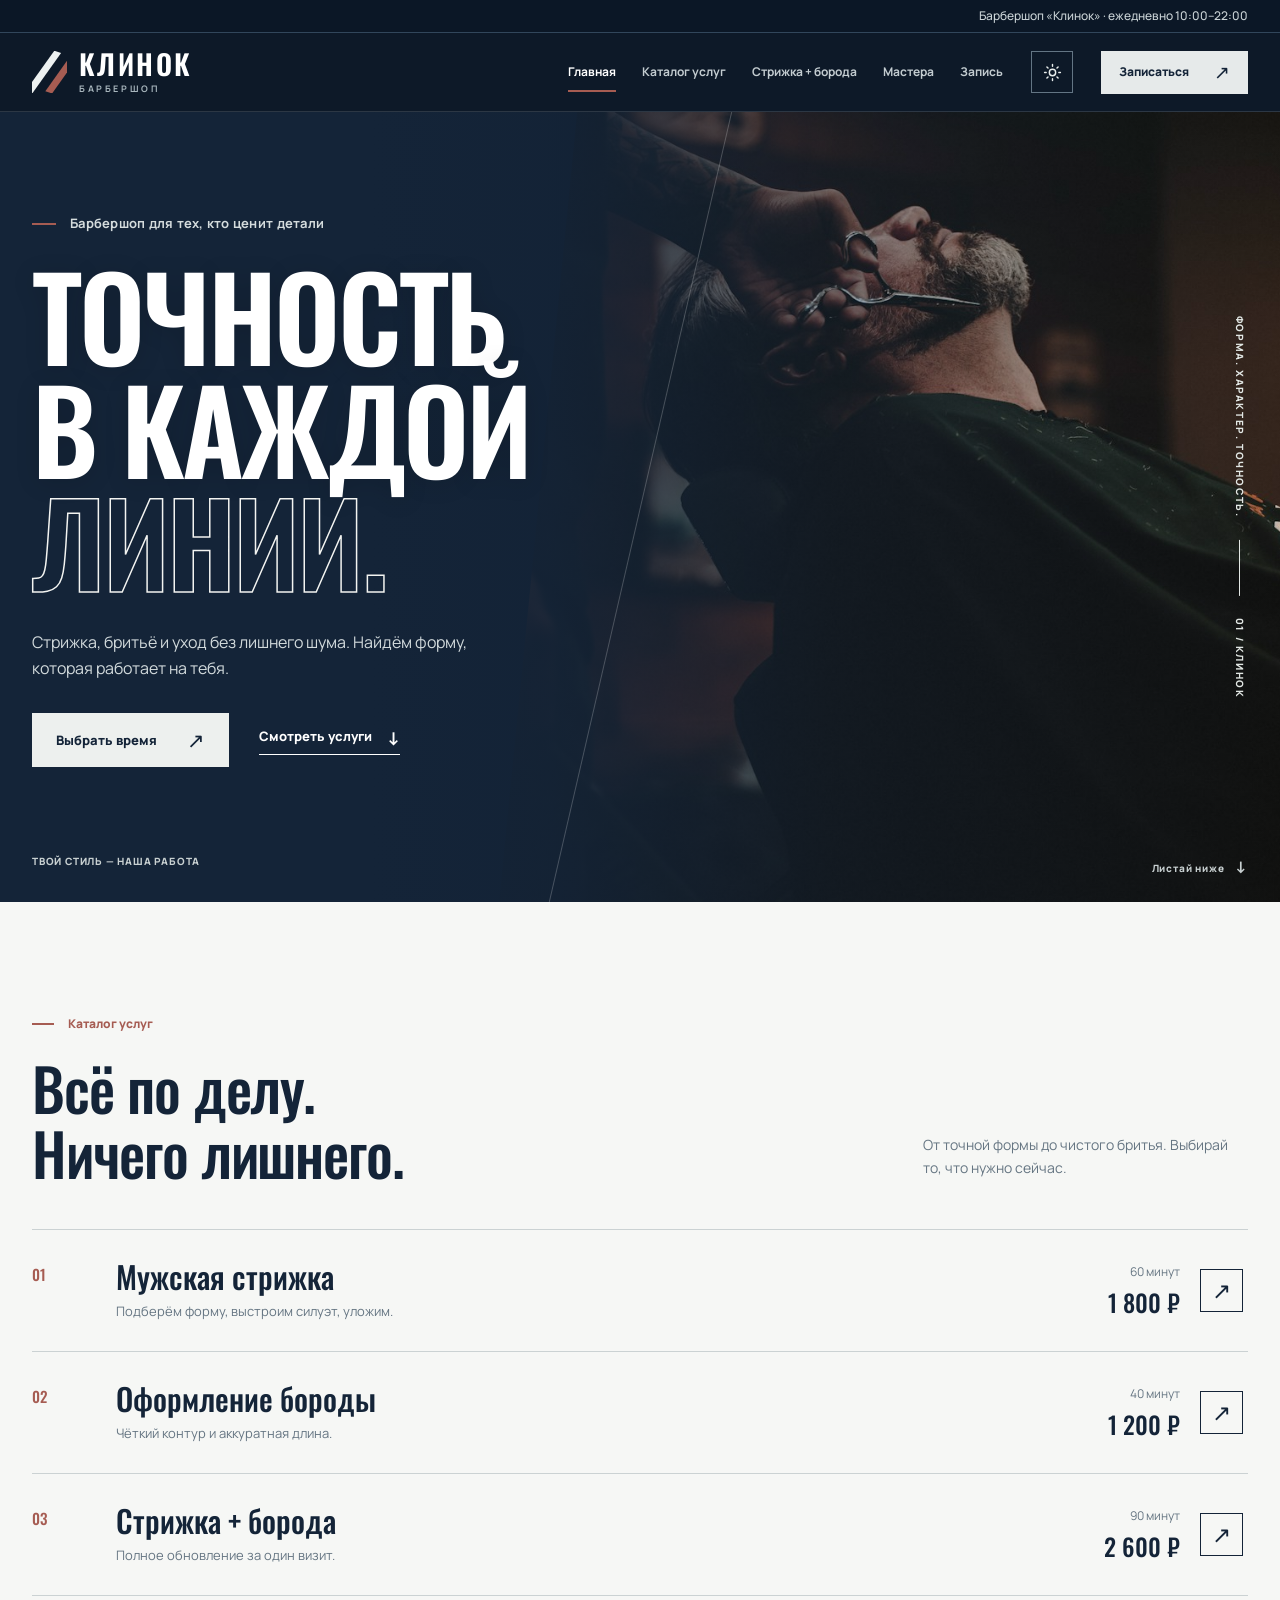
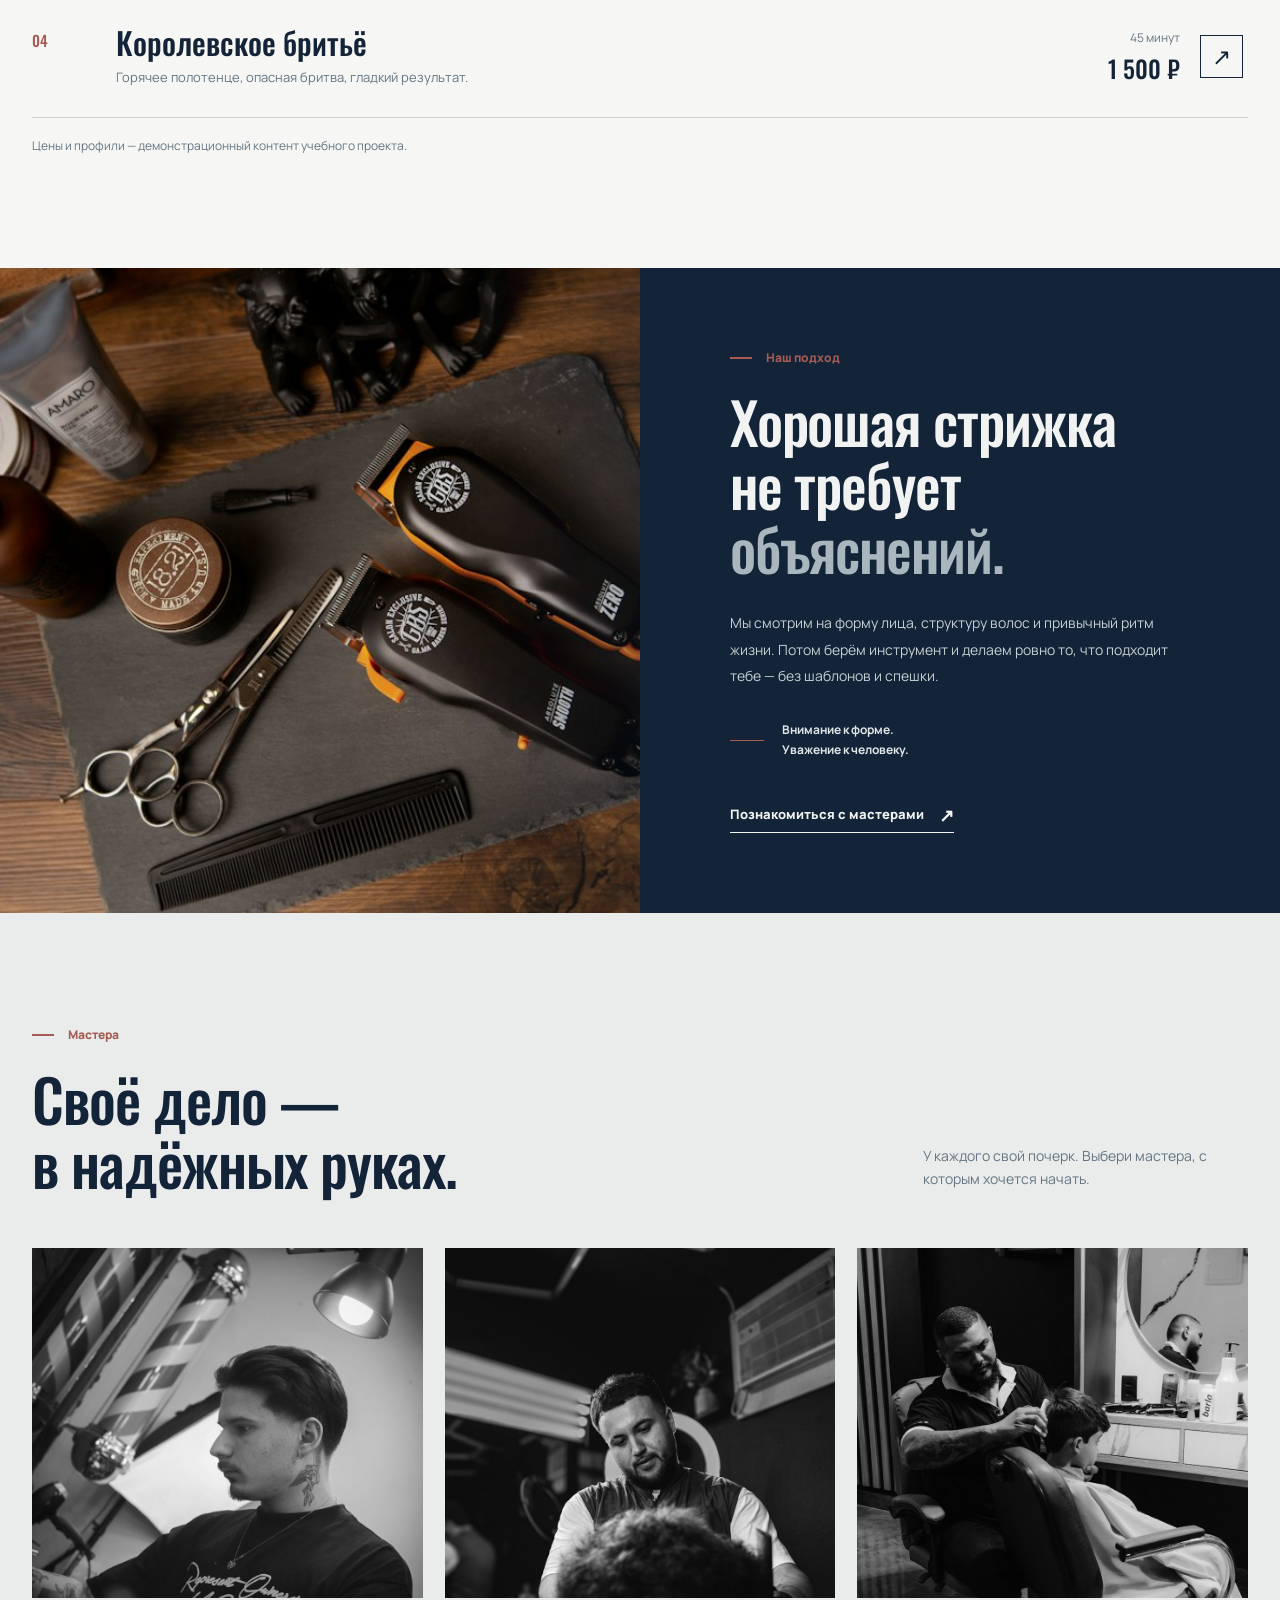
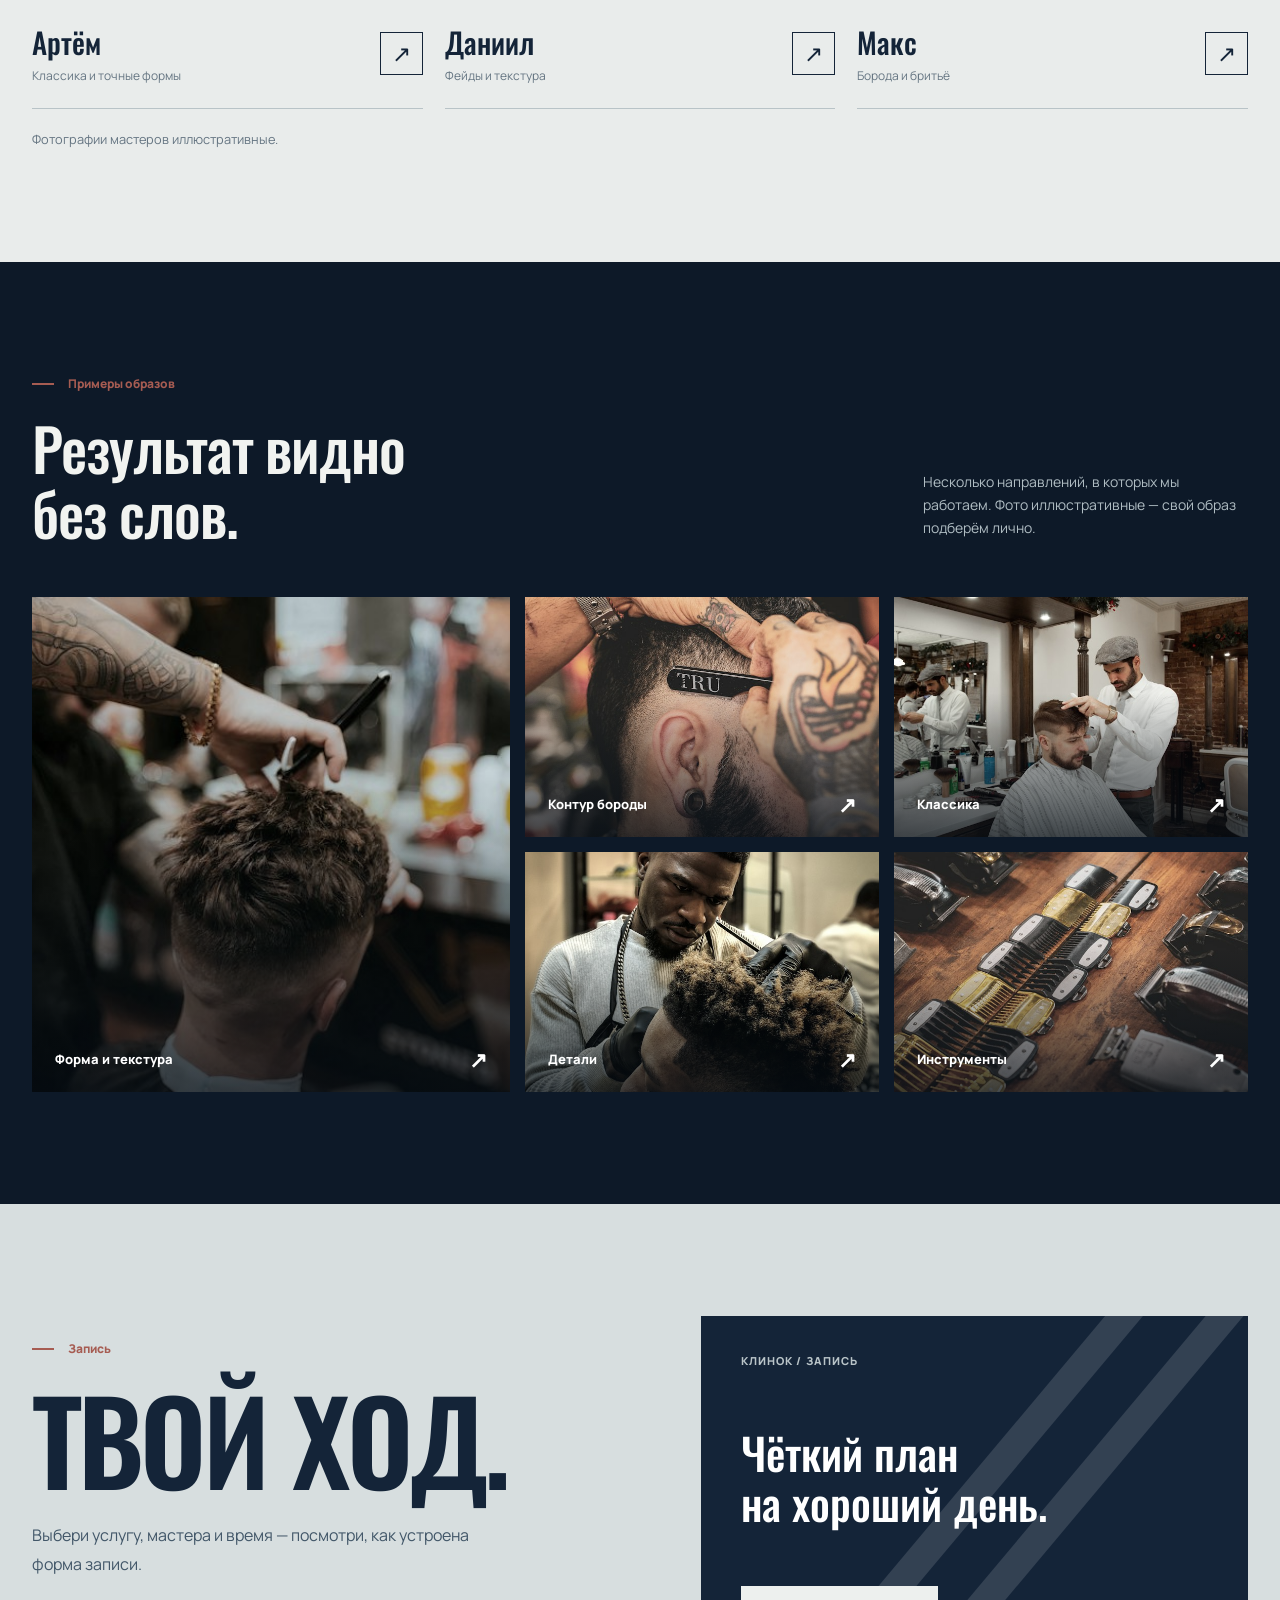
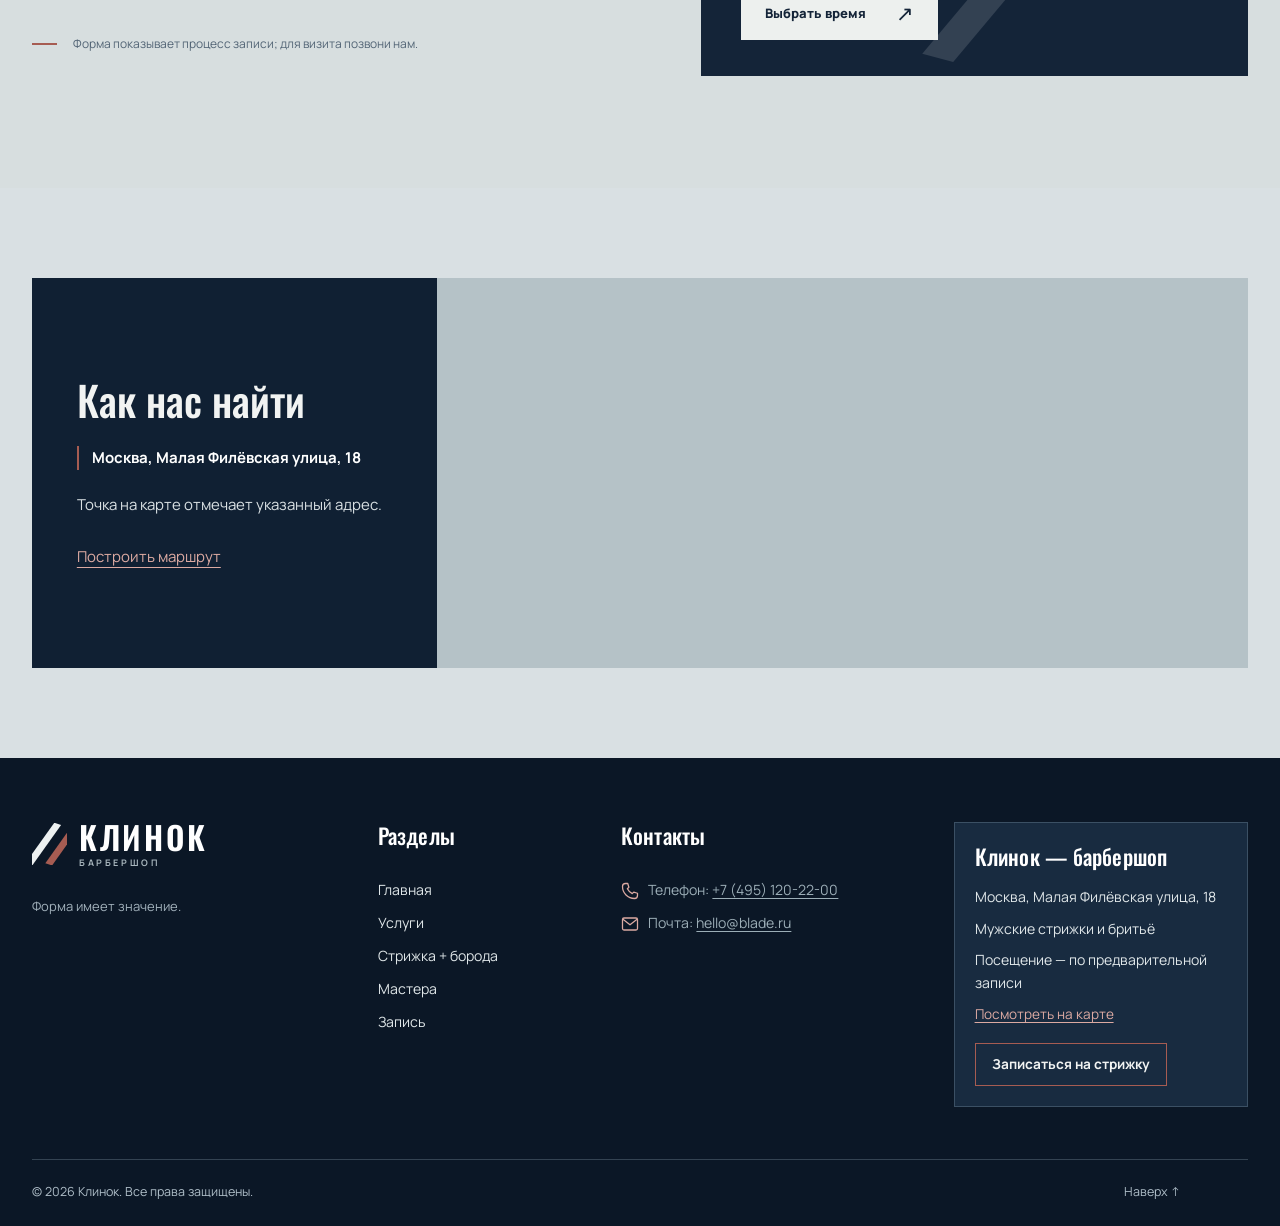
==== commit 6c1afa76: "Добавить иконки телефона и почты в футер" ====
--- a/index.html
+++ b/index.html
@@ -494,8 +494,14 @@
           </nav>
           <div class="footer-contact">
             <h2>Контакты</h2>
-            <p>Телефон: <a href="tel:+74951202200">+7 (495) 120-22-00</a></p>
-            <p>Почта: <a href="mailto:hello@blade.ru">hello@blade.ru</a></p>
+            <p class="footer-contact-line">
+              <svg class="footer-contact-icon" viewBox="0 0 24 24" aria-hidden="true" focusable="false"><path d="M6 2h3l1.5 5-2 2a15 15 0 0 0 6.5 6.5l2-2L22 15v3a4 4 0 0 1-4 4A16 16 0 0 1 2 6a4 4 0 0 1 4-4Z" /></svg>
+              <span>Телефон: <a href="tel:+74951202200">+7 (495) 120-22-00</a></span>
+            </p>
+            <p class="footer-contact-line">
+              <svg class="footer-contact-icon" viewBox="0 0 24 24" aria-hidden="true" focusable="false"><rect x="2" y="4" width="20" height="16" rx="2" /><path d="m3 6 9 7 9-7" /></svg>
+              <span>Почта: <a href="mailto:hello@blade.ru">hello@blade.ru</a></span>
+            </p>
           </div>
           <div class="footer-address footer-visit-card">
             <h2>Клинок — барбершоп</h2>
--- a/footer-map.css
+++ b/footer-map.css
@@ -143,6 +143,23 @@
 .site-footer .footer-contact p a:hover {
   color: #dcaaa2;
 }
+.site-footer .footer-contact .footer-contact-line {
+  display: flex;
+  align-items: flex-start;
+  gap: 0.6rem;
+}
+.site-footer .footer-contact-icon {
+  flex: none;
+  width: 18px;
+  height: 18px;
+  margin-top: 0.2rem;
+  fill: none;
+  stroke: currentColor;
+  stroke-width: 1.7;
+  stroke-linecap: round;
+  stroke-linejoin: round;
+  color: #dcaaa2;
+}
 .site-footer .footer-visit-card,
 .inner-page .site-footer .footer-visit-card {
   padding: 1.25rem;
--- a/theme.css
+++ b/theme.css
@@ -102,6 +102,7 @@
 html[data-theme="light"] .site-footer.footer .footer-contact p,
 html[data-theme="light"] .site-footer.footer .footer-address p,
 html[data-theme="light"] .inner-page .site-footer.footer .footer-contact p { color: #344b5c; }
+html[data-theme="light"] .site-footer .footer-contact-icon { color: #9b5b52; }
 html[data-theme="light"] .site-footer.footer .footer-contact .footer-note,
 html[data-theme="light"] .site-footer.footer .footer-address .footer-note,
 html[data-theme="light"] .inner-page .site-footer.footer .footer-contact .footer-note { color: #536777; }
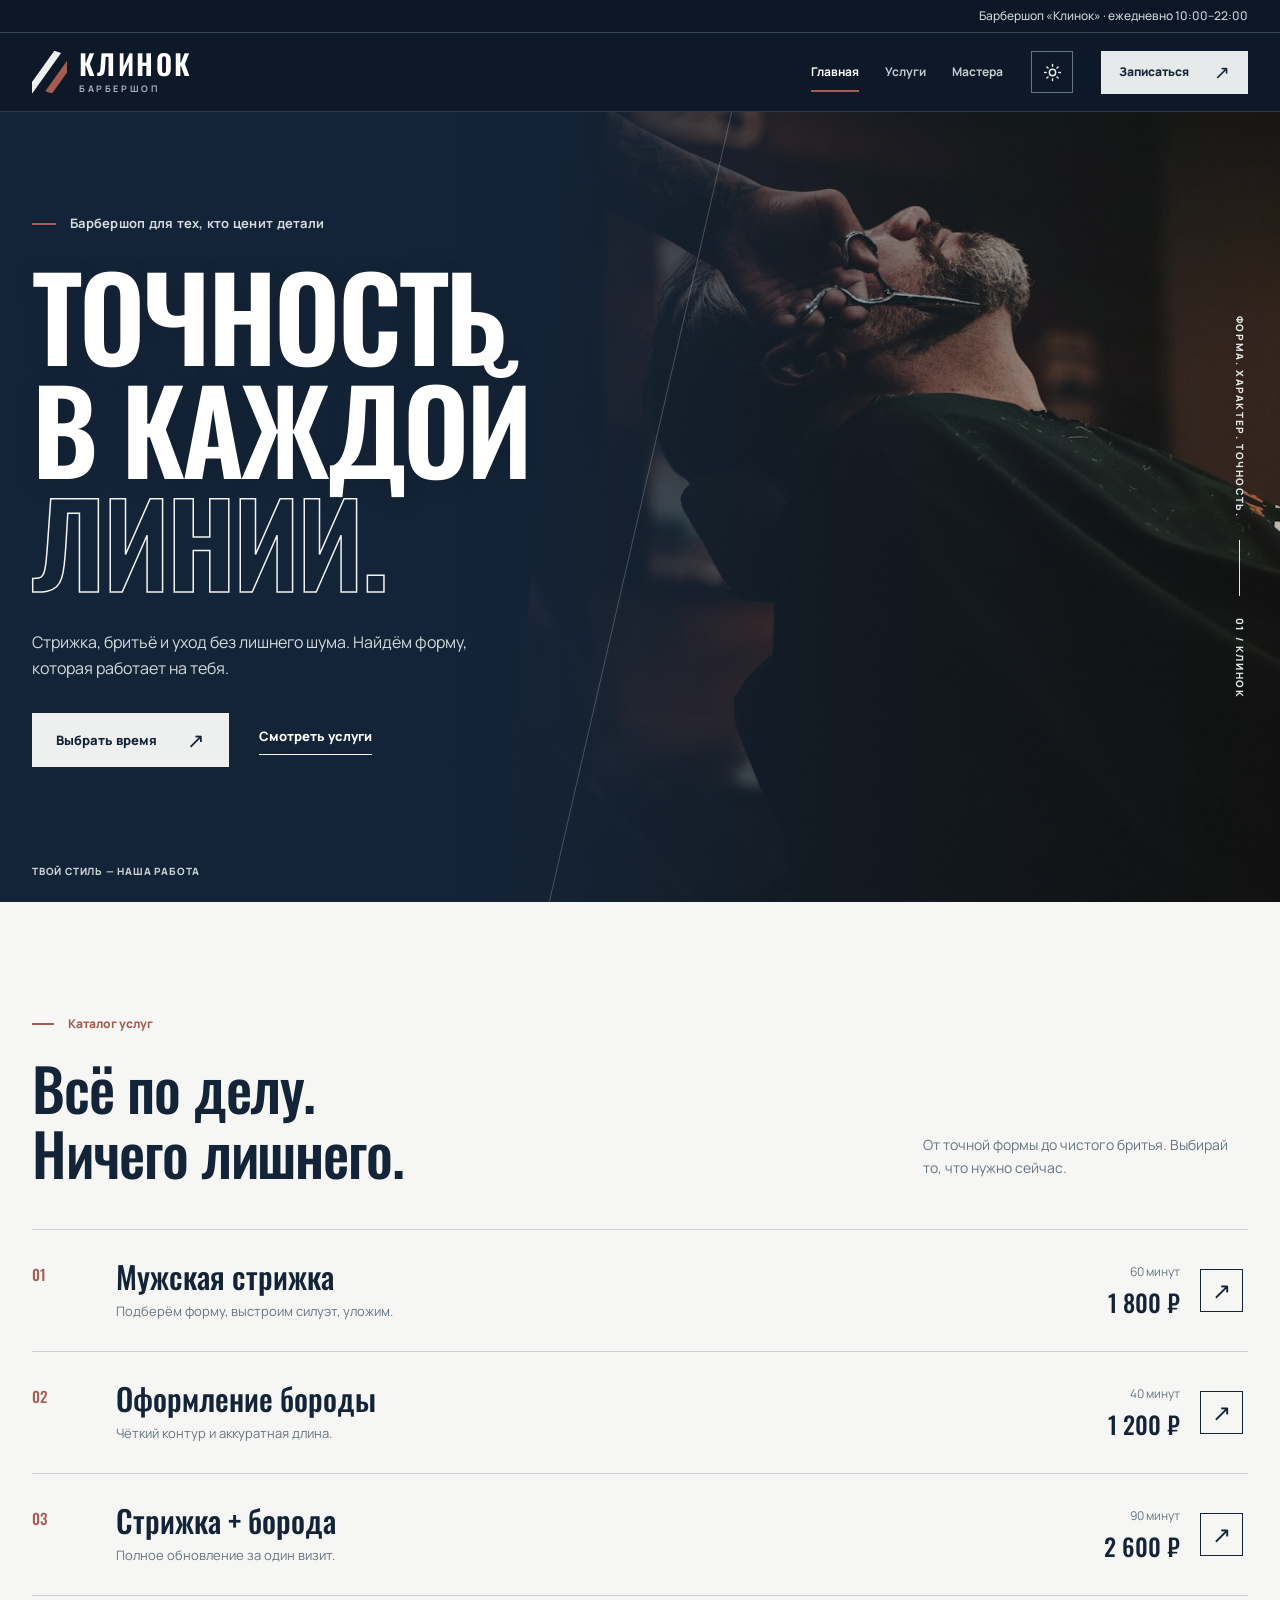
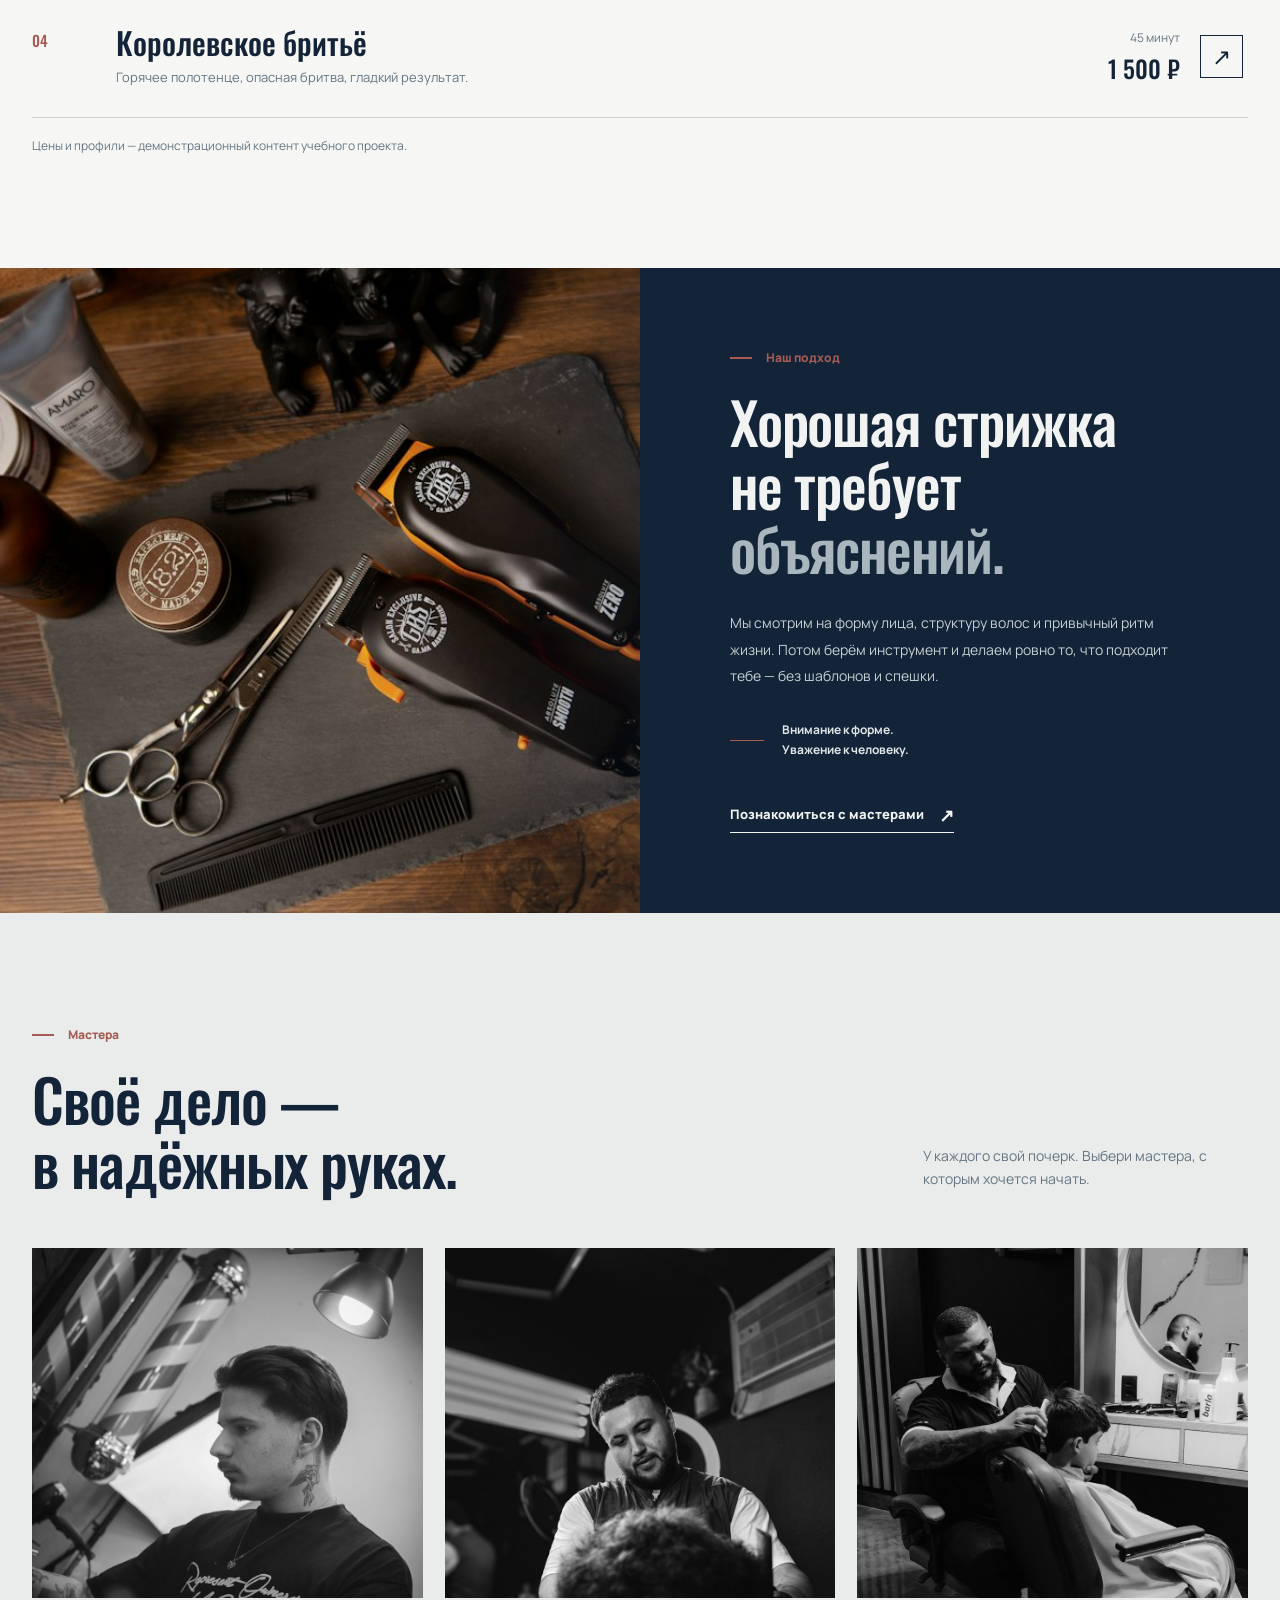
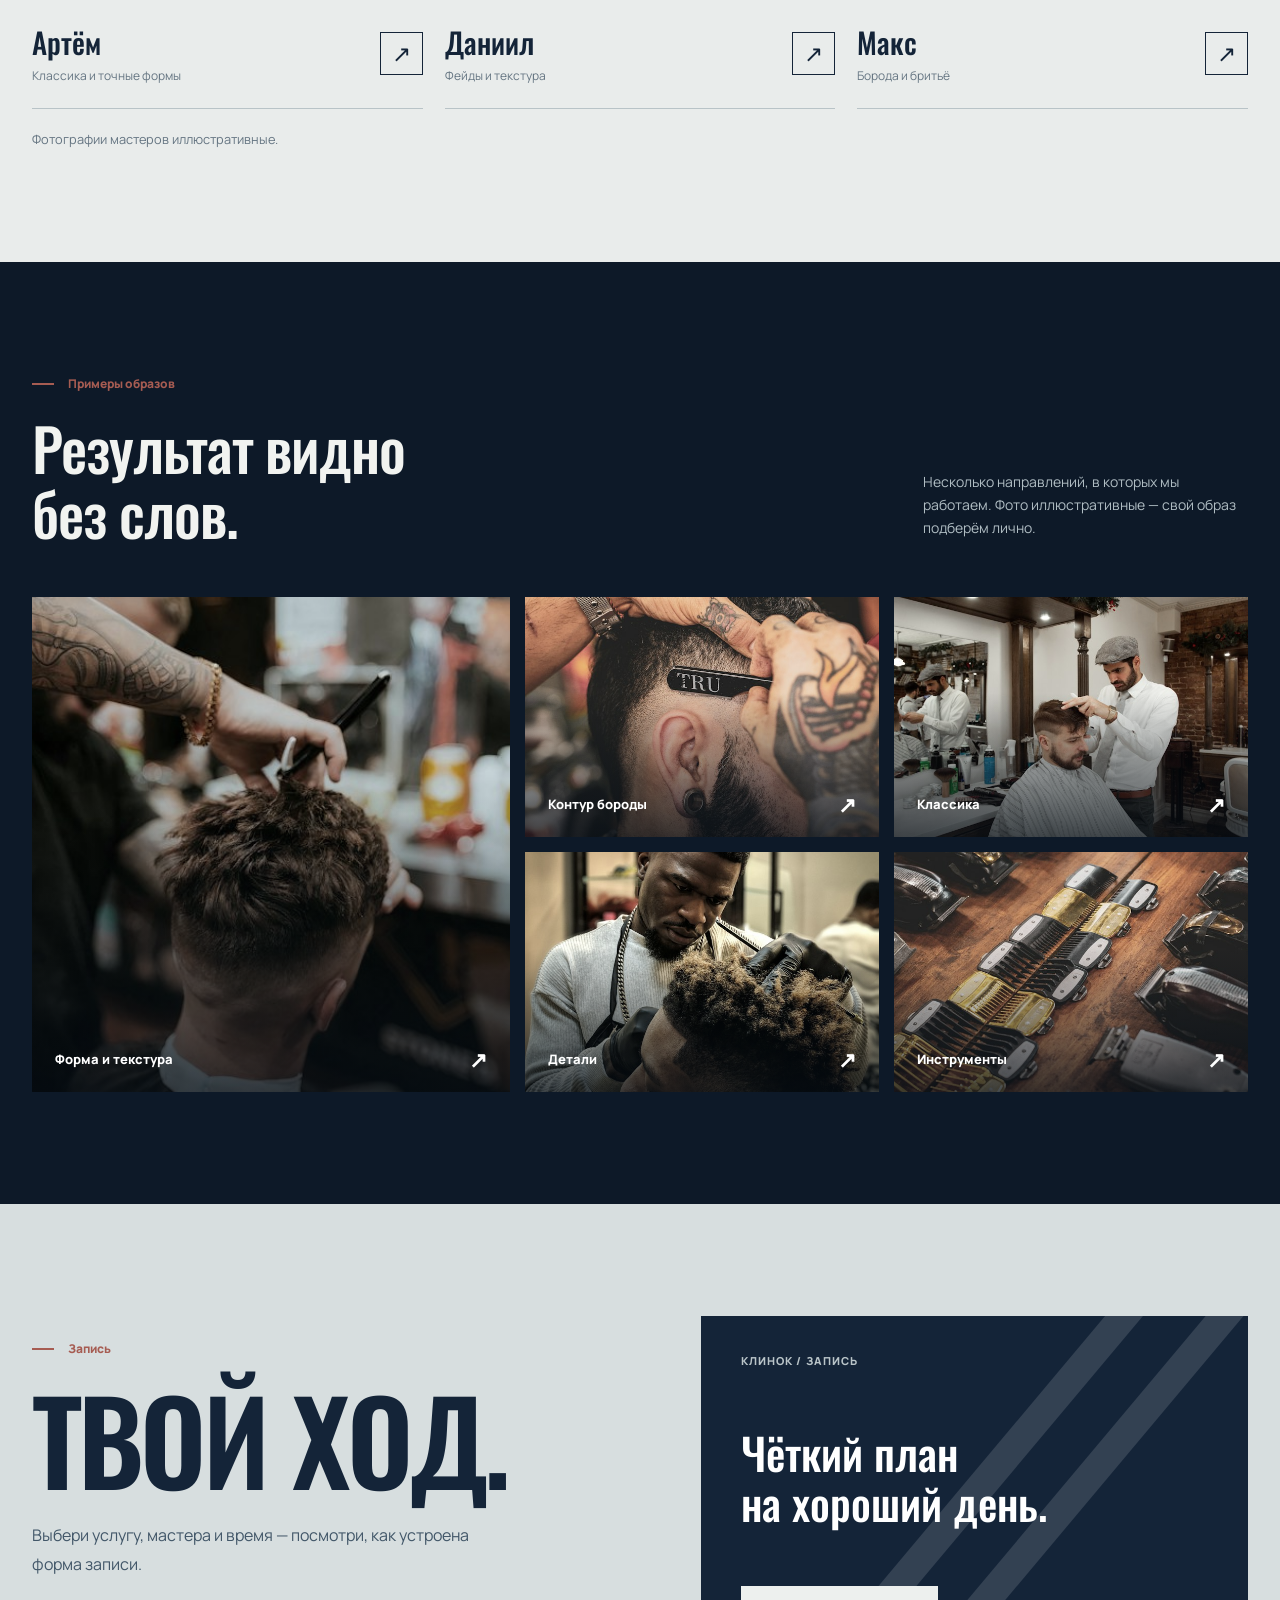
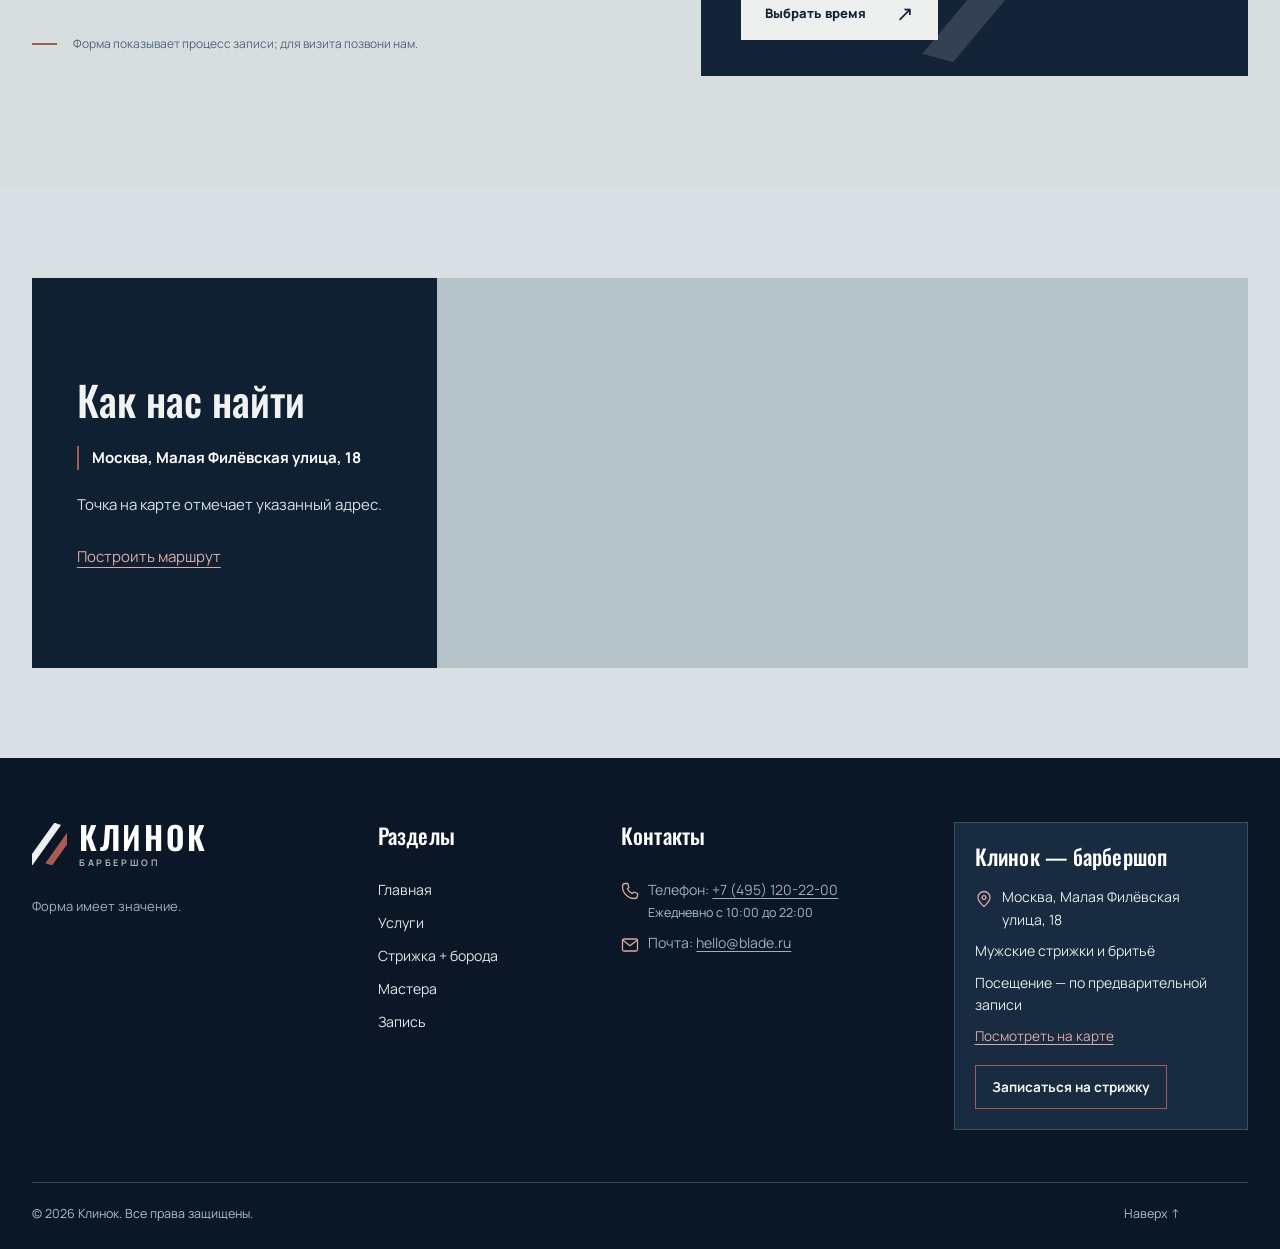
==== commit 24b8c908: "Обновить навигацию и контакты сайта" ====
--- a/index.html
+++ b/index.html
@@ -75,16 +75,10 @@
                 >
               </li>
               <li class="nav-item">
-                <a class="nav-link" href="catalog.html">Каталог услуг</a>
-              </li>
-              <li class="nav-item">
-                <a class="nav-link" href="product.html">Стрижка + борода</a>
+                <a class="nav-link" href="catalog.html">Услуги</a>
               </li>
               <li class="nav-item">
                 <a class="nav-link" href="masters.html">Мастера</a>
-              </li>
-              <li class="nav-item">
-                <a class="nav-link" href="order.html">Запись</a>
               </li>
             </ul>
             <a class="header-book" href="order.html"
@@ -117,9 +111,7 @@
               <a class="button button-light" href="order.html"
                 >Выбрать время <span aria-hidden="true">↗</span></a
               >
-              <a class="text-link" href="catalog.html"
-                >Смотреть услуги <span aria-hidden="true">↓</span></a
-              >
+              <a class="text-link" href="catalog.html">Смотреть услуги</a>
             </div>
           </div>
           <div class="hero-rail" aria-hidden="true">
@@ -128,8 +120,7 @@
           </div>
         </div>
         <div class="hero-bottom shell">
-          <span>ТВОЙ СТИЛЬ — НАША РАБОТА</span
-          ><span>Листай ниже <span aria-hidden="true">↓</span></span>
+          <span>ТВОЙ СТИЛЬ — НАША РАБОТА</span>
         </div>
       </section>
 
@@ -496,7 +487,9 @@
             <h2>Контакты</h2>
             <p class="footer-contact-line">
               <svg class="footer-contact-icon" viewBox="0 0 24 24" aria-hidden="true" focusable="false"><path d="M6 2h3l1.5 5-2 2a15 15 0 0 0 6.5 6.5l2-2L22 15v3a4 4 0 0 1-4 4A16 16 0 0 1 2 6a4 4 0 0 1 4-4Z" /></svg>
-              <span>Телефон: <a href="tel:+74951202200">+7 (495) 120-22-00</a></span>
+              <span>Телефон: <a href="tel:+74951202200">+7 (495) 120-22-00</a>
+                <small class="footer-call-hours">Ежедневно с 10:00 до 22:00</small>
+              </span>
             </p>
             <p class="footer-contact-line">
               <svg class="footer-contact-icon" viewBox="0 0 24 24" aria-hidden="true" focusable="false"><rect x="2" y="4" width="20" height="16" rx="2" /><path d="m3 6 9 7 9-7" /></svg>
@@ -505,7 +498,10 @@
           </div>
           <div class="footer-address footer-visit-card">
             <h2>Клинок — барбершоп</h2>
-            <p>Москва, Малая Филёвская улица, 18</p>
+            <p class="footer-location-line">
+              <svg class="footer-location-icon" viewBox="0 0 24 24" aria-hidden="true" focusable="false"><path d="M20 10c0 5-8 12-8 12S4 15 4 10a8 8 0 0 1 16 0Z" /><circle cx="12" cy="10" r="2.5" /></svg>
+              <span>Москва, Малая Филёвская улица, 18</span>
+            </p>
             <p>Мужские стрижки и бритьё</p>
             <p>Посещение — по предварительной записи</p>
             <a class="footer-map-link" href="index.html#location">Посмотреть на карте</a>
--- a/styles.css
+++ b/styles.css
@@ -380,15 +380,10 @@
   transform: translateX(-50%);
   z-index: 2;
   display: flex;
-  justify-content: space-between;
   color: #c8d0d1;
   font-size: 10px;
   font-weight: 800;
   letter-spacing: 0.08em;
-}
-.hero-bottom span span {
-  margin-left: 8px;
-  font-size: 16px;
 }
 .section-pad {
   padding: 112px 0;
@@ -1089,11 +1084,8 @@
   .hero-bottom {
     font-size: 9px;
   }
-  .hero-bottom span:first-child {
+  .hero-bottom span {
     max-width: 150px;
-  }
-  .hero-bottom span:last-child {
-    white-space: nowrap;
   }
   .section-heading h2,
   .about h2 {
--- a/footer-map.css
+++ b/footer-map.css
@@ -143,12 +143,14 @@
 .site-footer .footer-contact p a:hover {
   color: #dcaaa2;
 }
-.site-footer .footer-contact .footer-contact-line {
+.site-footer .footer-contact .footer-contact-line,
+.site-footer .footer-address .footer-location-line {
   display: flex;
   align-items: flex-start;
   gap: 0.6rem;
 }
-.site-footer .footer-contact-icon {
+.site-footer .footer-contact-icon,
+.site-footer .footer-location-icon {
   flex: none;
   width: 18px;
   height: 18px;
@@ -159,6 +161,12 @@
   stroke-linecap: round;
   stroke-linejoin: round;
   color: #dcaaa2;
+}
+.site-footer .footer-call-hours {
+  display: block;
+  margin-top: 0.15rem;
+  color: #afbec8;
+  font: 400 0.78rem/1.45 var(--body, Manrope, Arial, sans-serif);
 }
 .site-footer .footer-visit-card,
 .inner-page .site-footer .footer-visit-card {
--- a/theme.css
+++ b/theme.css
@@ -66,7 +66,6 @@
 html[data-theme="light"] .hero .button-light { background: #142438; color: #fff; }
 html[data-theme="light"] .hero .button-light:hover { background: #344e63; }
 html[data-theme="light"] .hero-bottom > span:first-child { color: #344b5c; }
-html[data-theme="light"] .hero-bottom > span:last-child { color: #fff; }
 html[data-theme="light"] .hero::after { background: #14243833; }
 
 html[data-theme="light"] .about { background: #f6f8f7; color: #142438; }
@@ -103,6 +102,7 @@
 html[data-theme="light"] .site-footer.footer .footer-address p,
 html[data-theme="light"] .inner-page .site-footer.footer .footer-contact p { color: #344b5c; }
 html[data-theme="light"] .site-footer .footer-contact-icon { color: #9b5b52; }
+html[data-theme="light"] .site-footer .footer-call-hours { color: #536777; }
 html[data-theme="light"] .site-footer.footer .footer-contact .footer-note,
 html[data-theme="light"] .site-footer.footer .footer-address .footer-note,
 html[data-theme="light"] .inner-page .site-footer.footer .footer-contact .footer-note { color: #536777; }
@@ -158,5 +158,4 @@
 }
 @media (max-width: 767px) {
   html[data-theme="light"] .hero-shade { background: linear-gradient(90deg, #edf1f1ed, #edf1f1bf), linear-gradient(0deg, #edf1f1b3, transparent 45%); }
-  html[data-theme="light"] .hero-bottom > span:last-child { color: #344b5c; }
 }
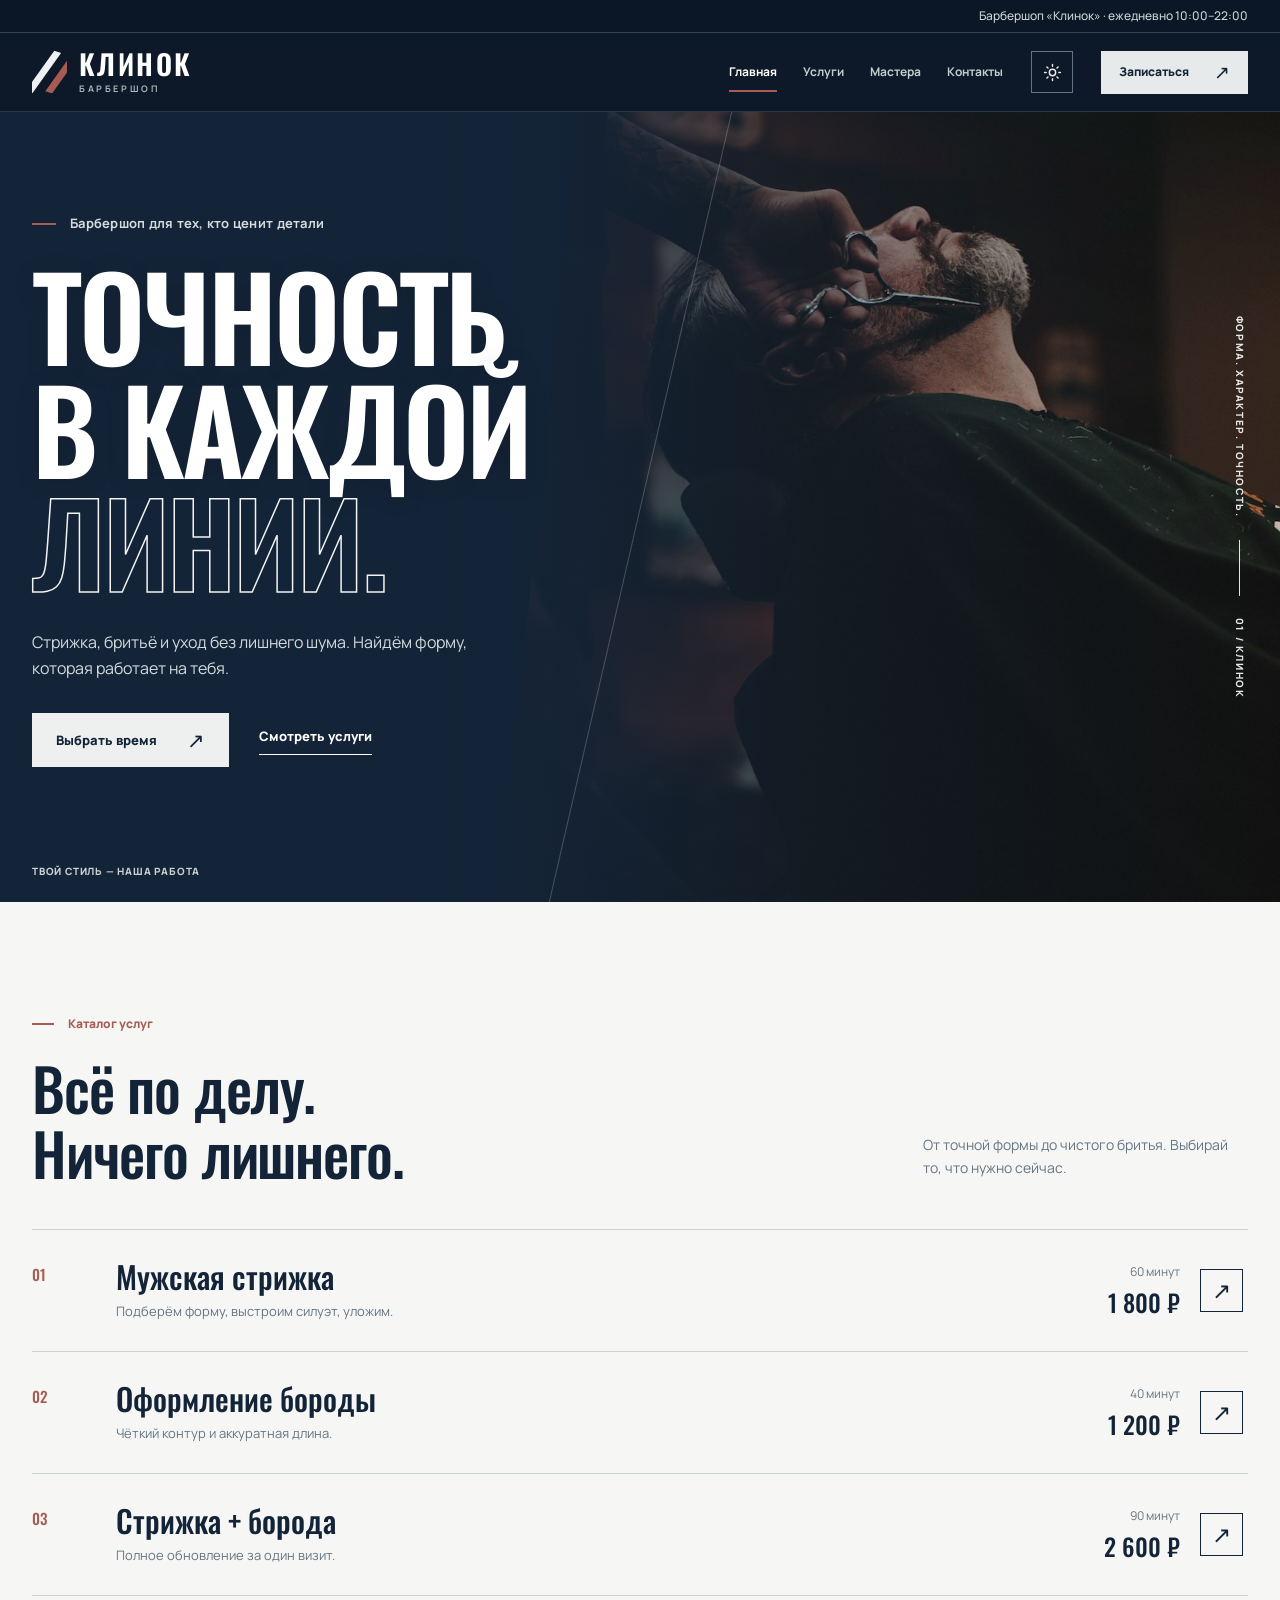
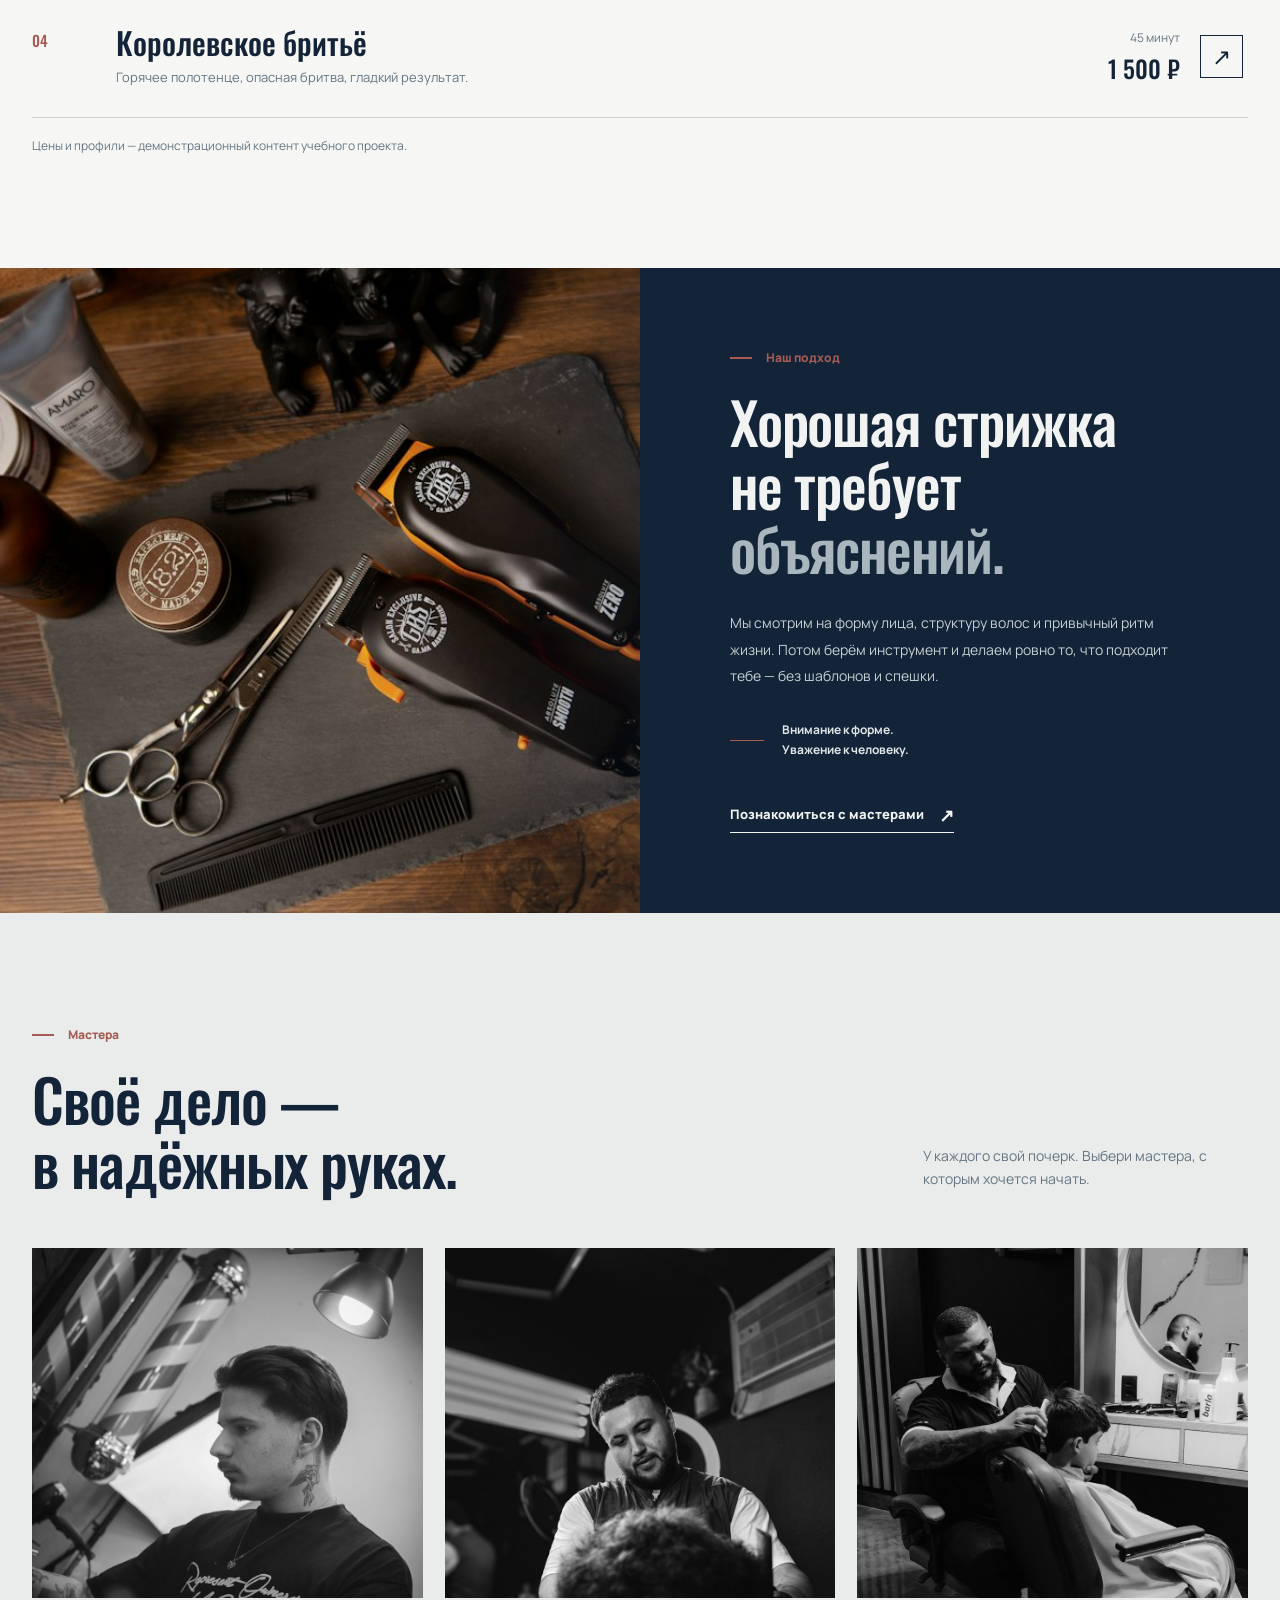
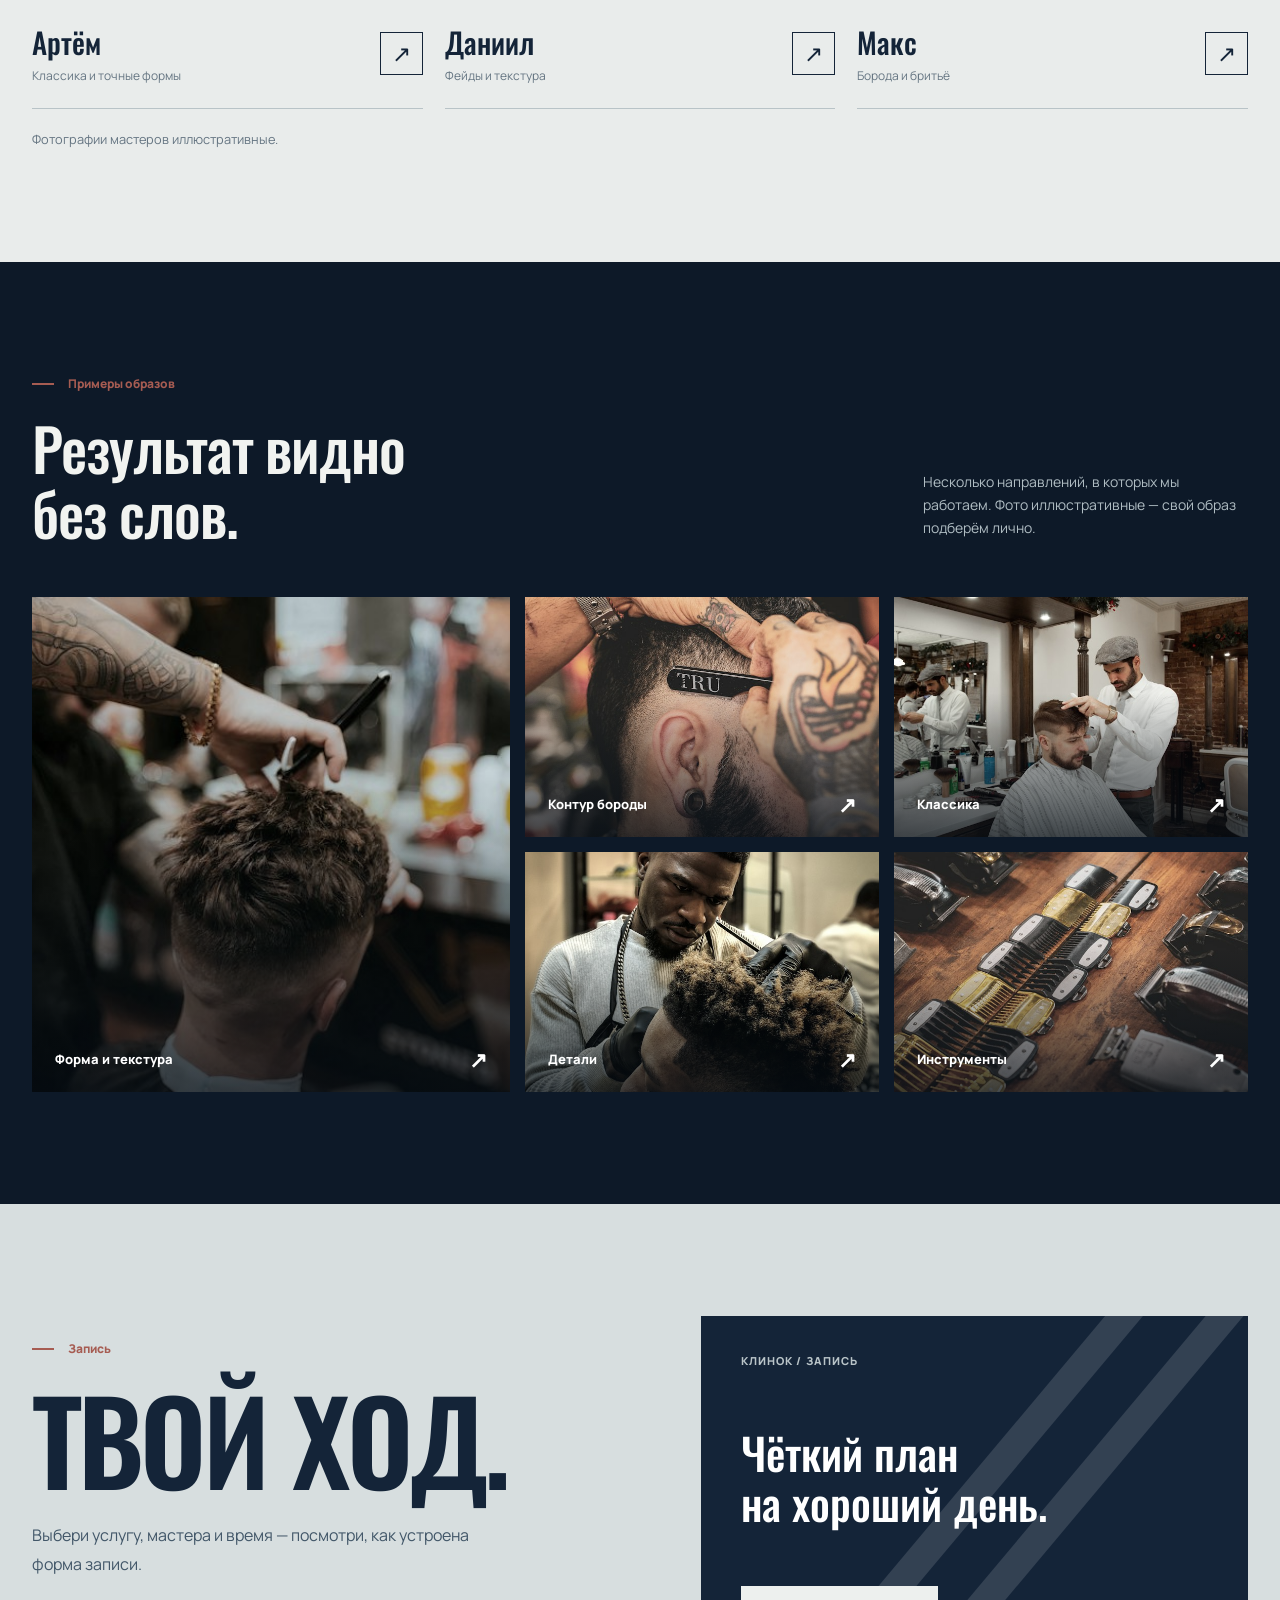
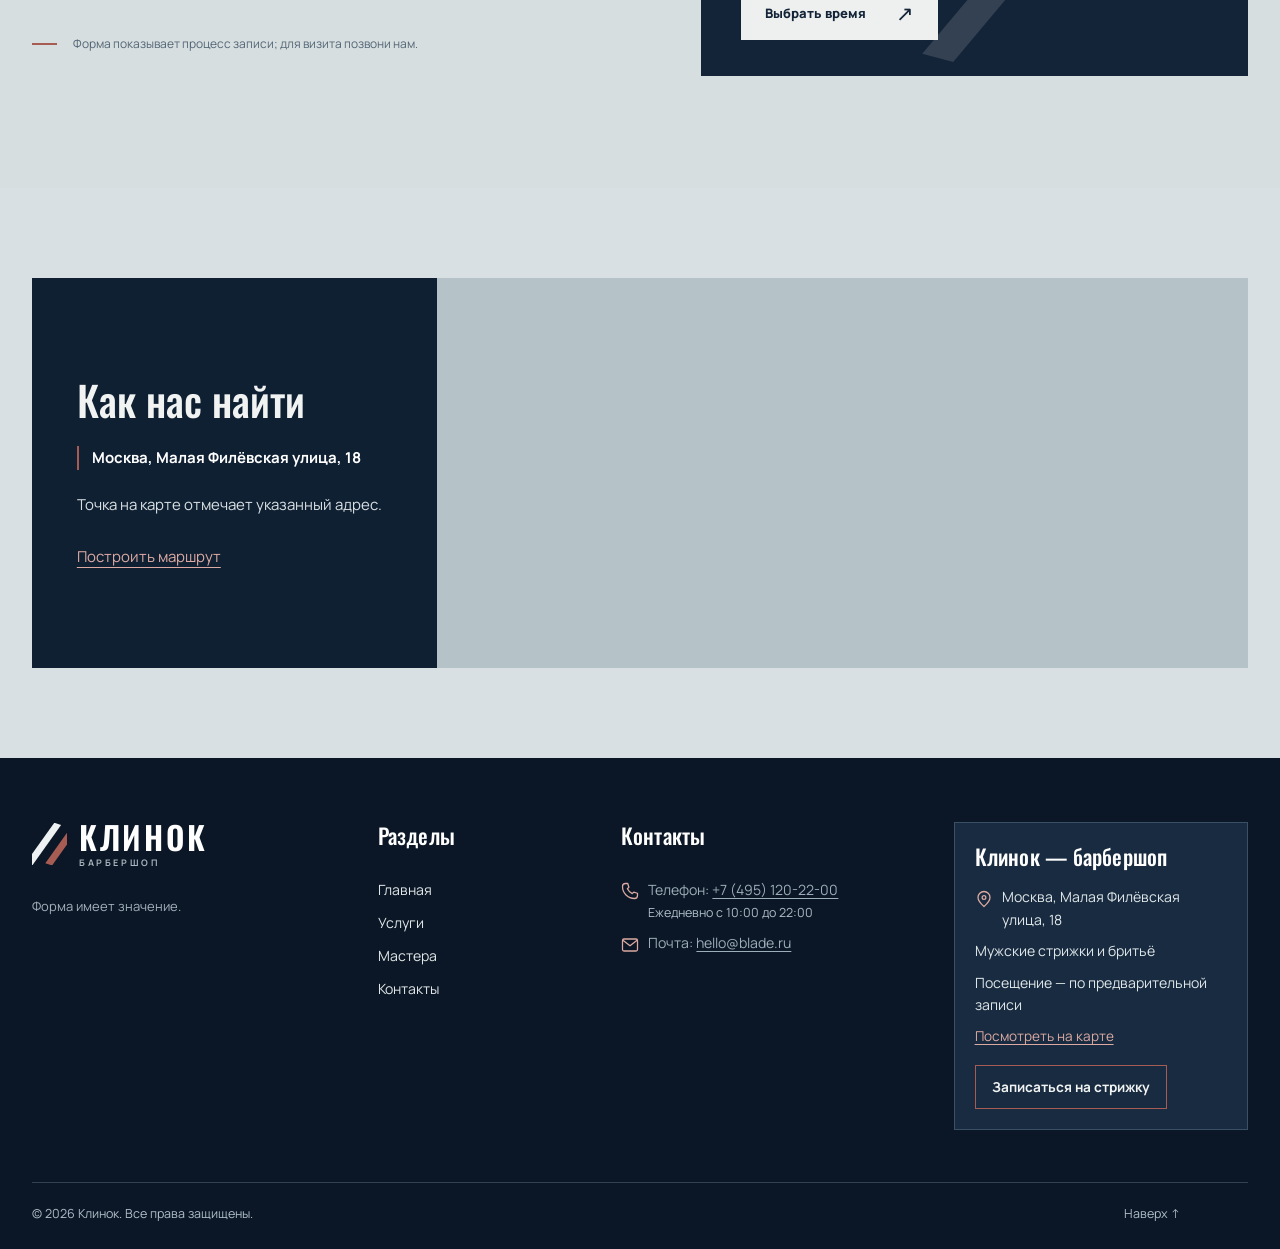
==== commit 6ac3c2aa: "Добавить страницу контактов и обновить навигацию" ====
--- a/index.html
+++ b/index.html
@@ -80,6 +80,9 @@
               <li class="nav-item">
                 <a class="nav-link" href="masters.html">Мастера</a>
               </li>
+              <li class="nav-item">
+                <a class="nav-link" href="contacts.html">Контакты</a>
+              </li>
             </ul>
             <a class="header-book" href="order.html"
               >Записаться <span aria-hidden="true">↗</span></a
@@ -479,9 +482,8 @@
             <h2>Разделы</h2>
             <a href="index.html">Главная</a>
             <a href="catalog.html">Услуги</a>
-            <a href="product.html">Стрижка + борода</a>
             <a href="masters.html">Мастера</a>
-            <a href="order.html">Запись</a>
+            <a href="contacts.html">Контакты</a>
           </nav>
           <div class="footer-contact">
             <h2>Контакты</h2>
@@ -504,7 +506,7 @@
             </p>
             <p>Мужские стрижки и бритьё</p>
             <p>Посещение — по предварительной записи</p>
-            <a class="footer-map-link" href="index.html#location">Посмотреть на карте</a>
+            <a class="footer-map-link" href="contacts.html#map">Посмотреть на карте</a>
             <a class="footer-cta" href="tel:+74951202200">Записаться на стрижку</a>
           </div>
         </div>
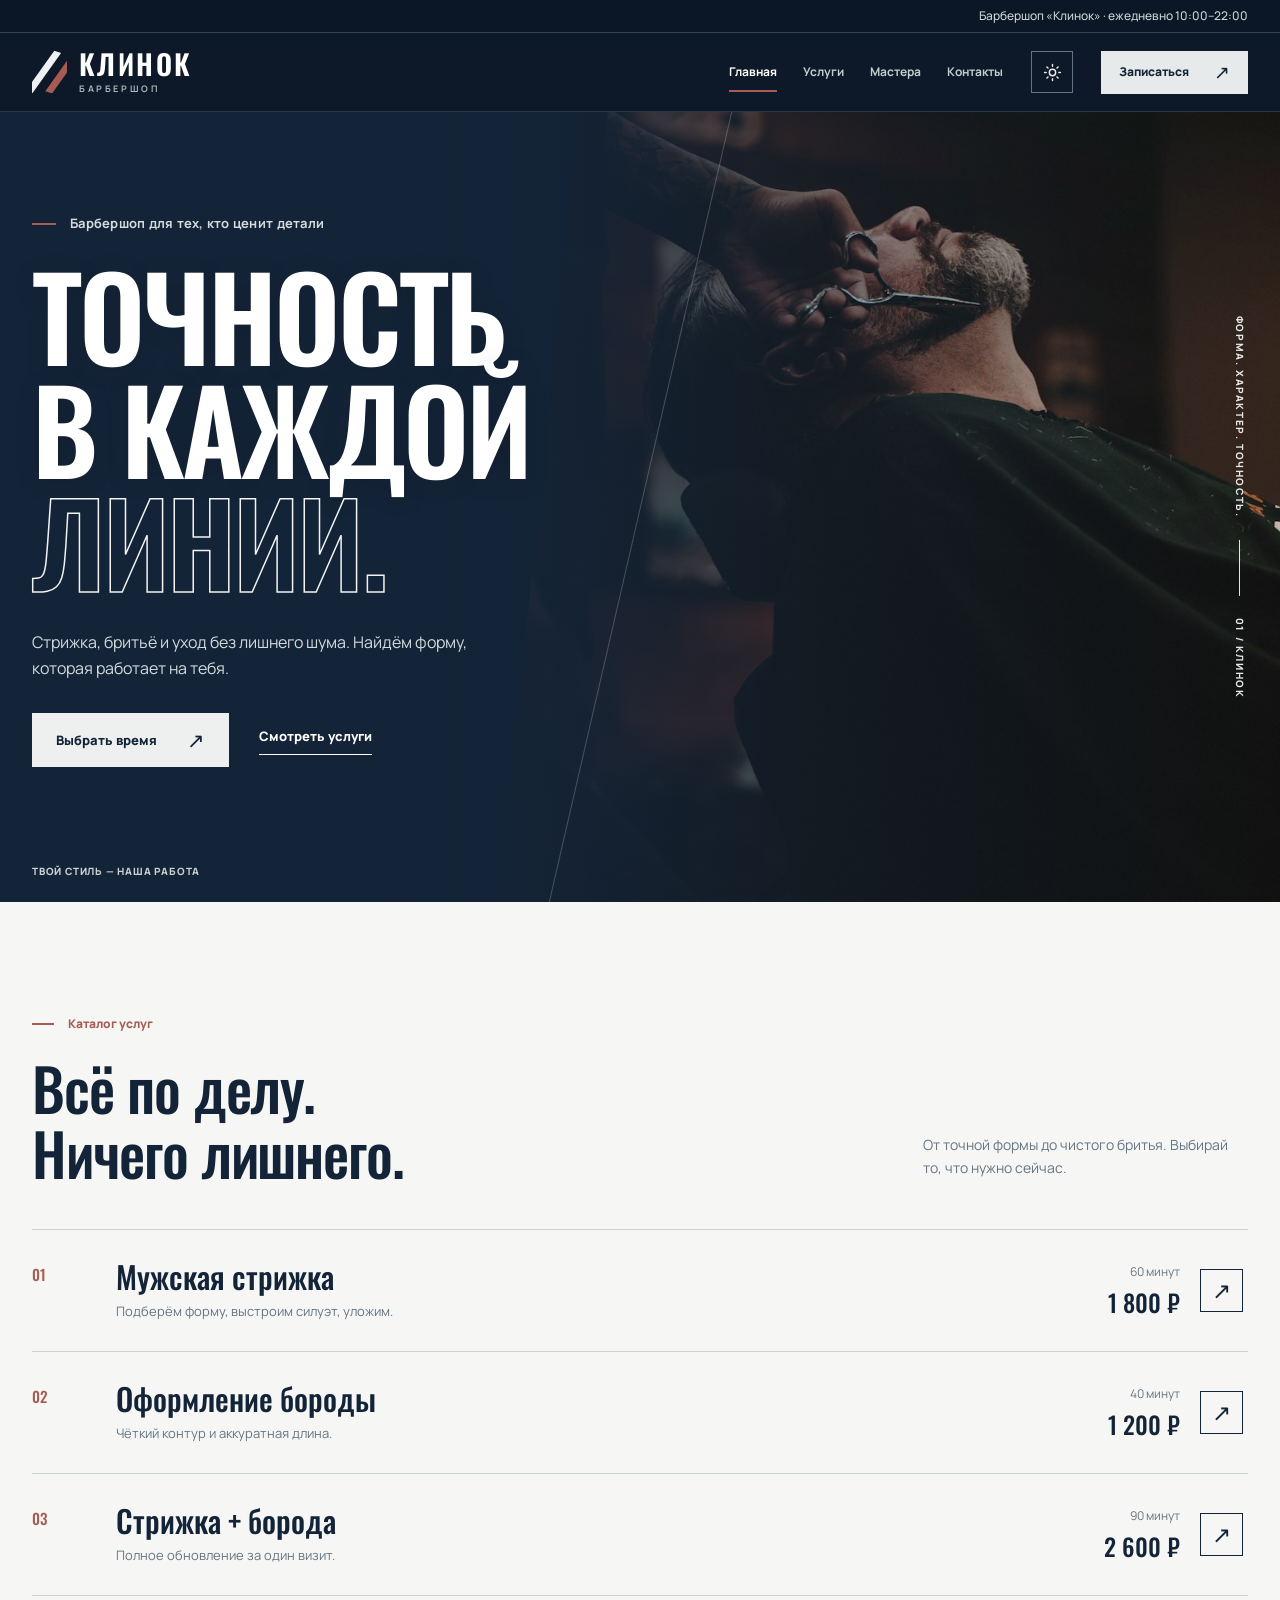
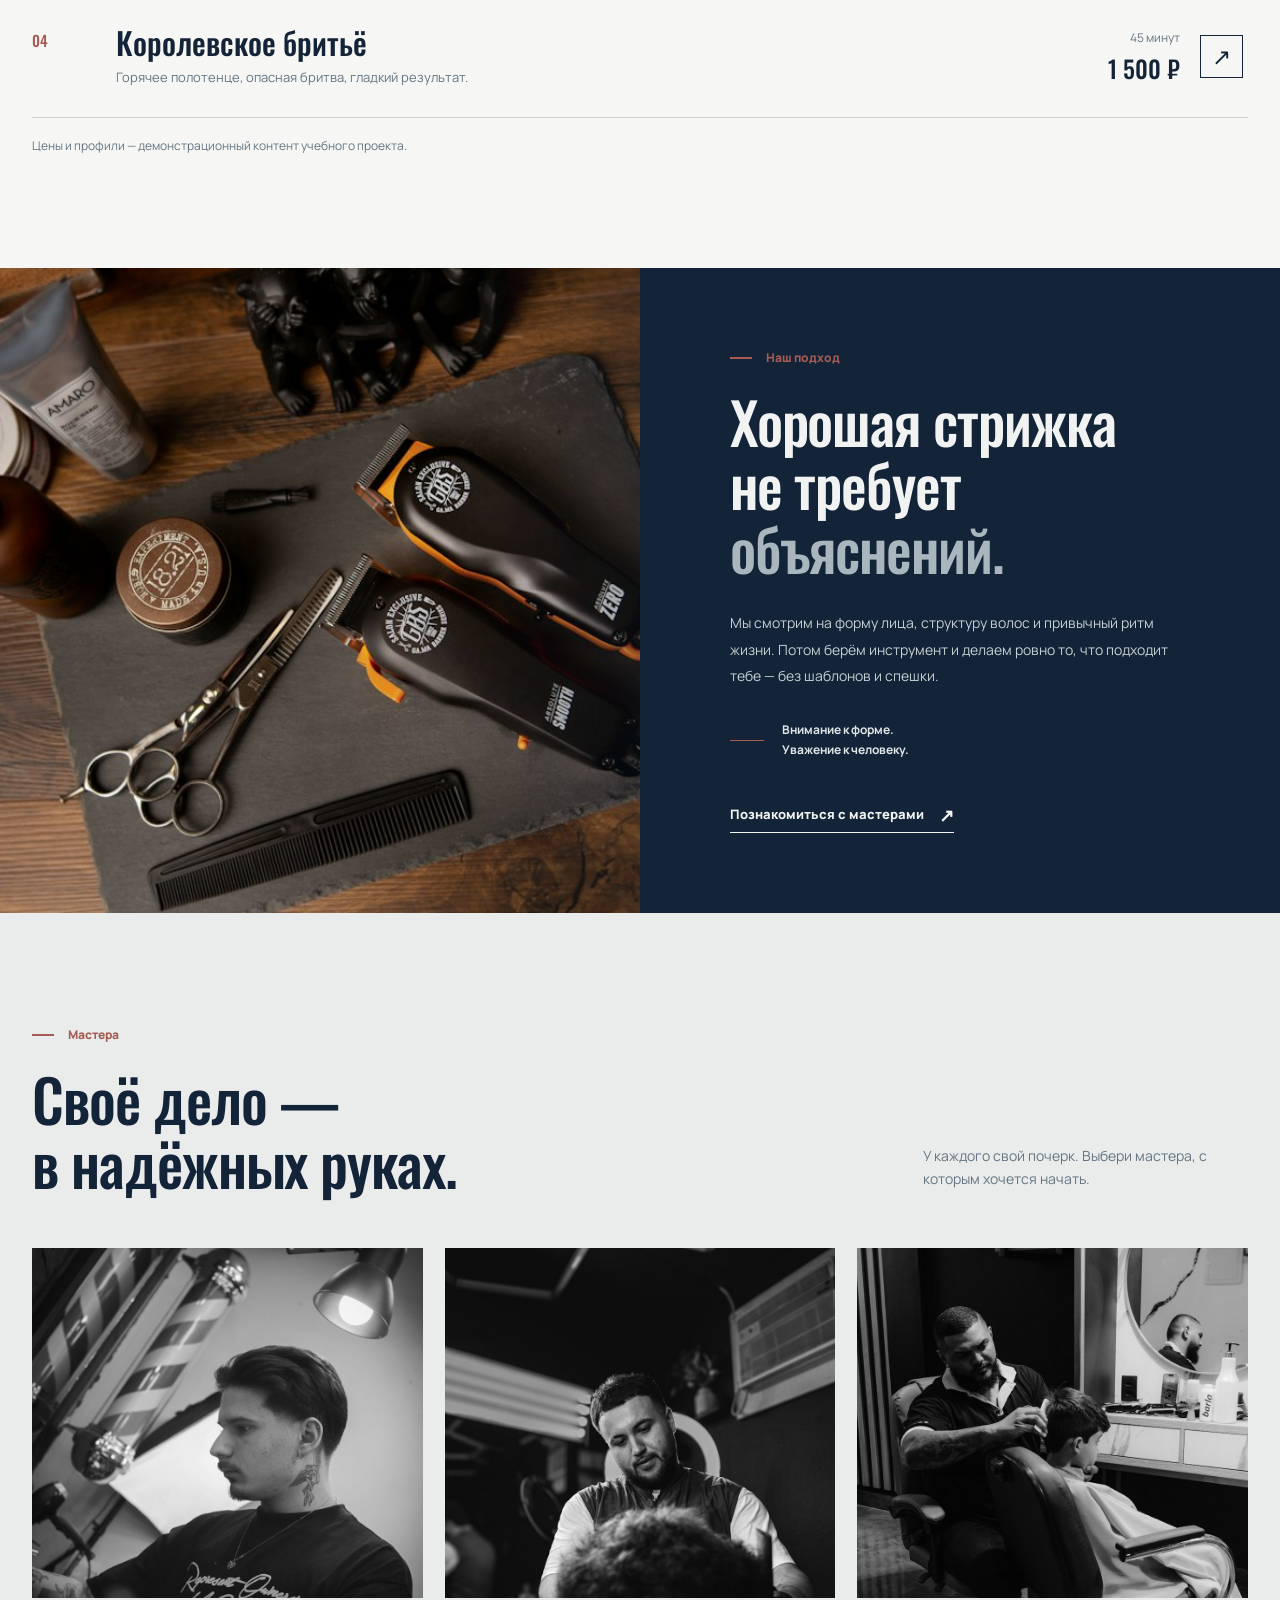
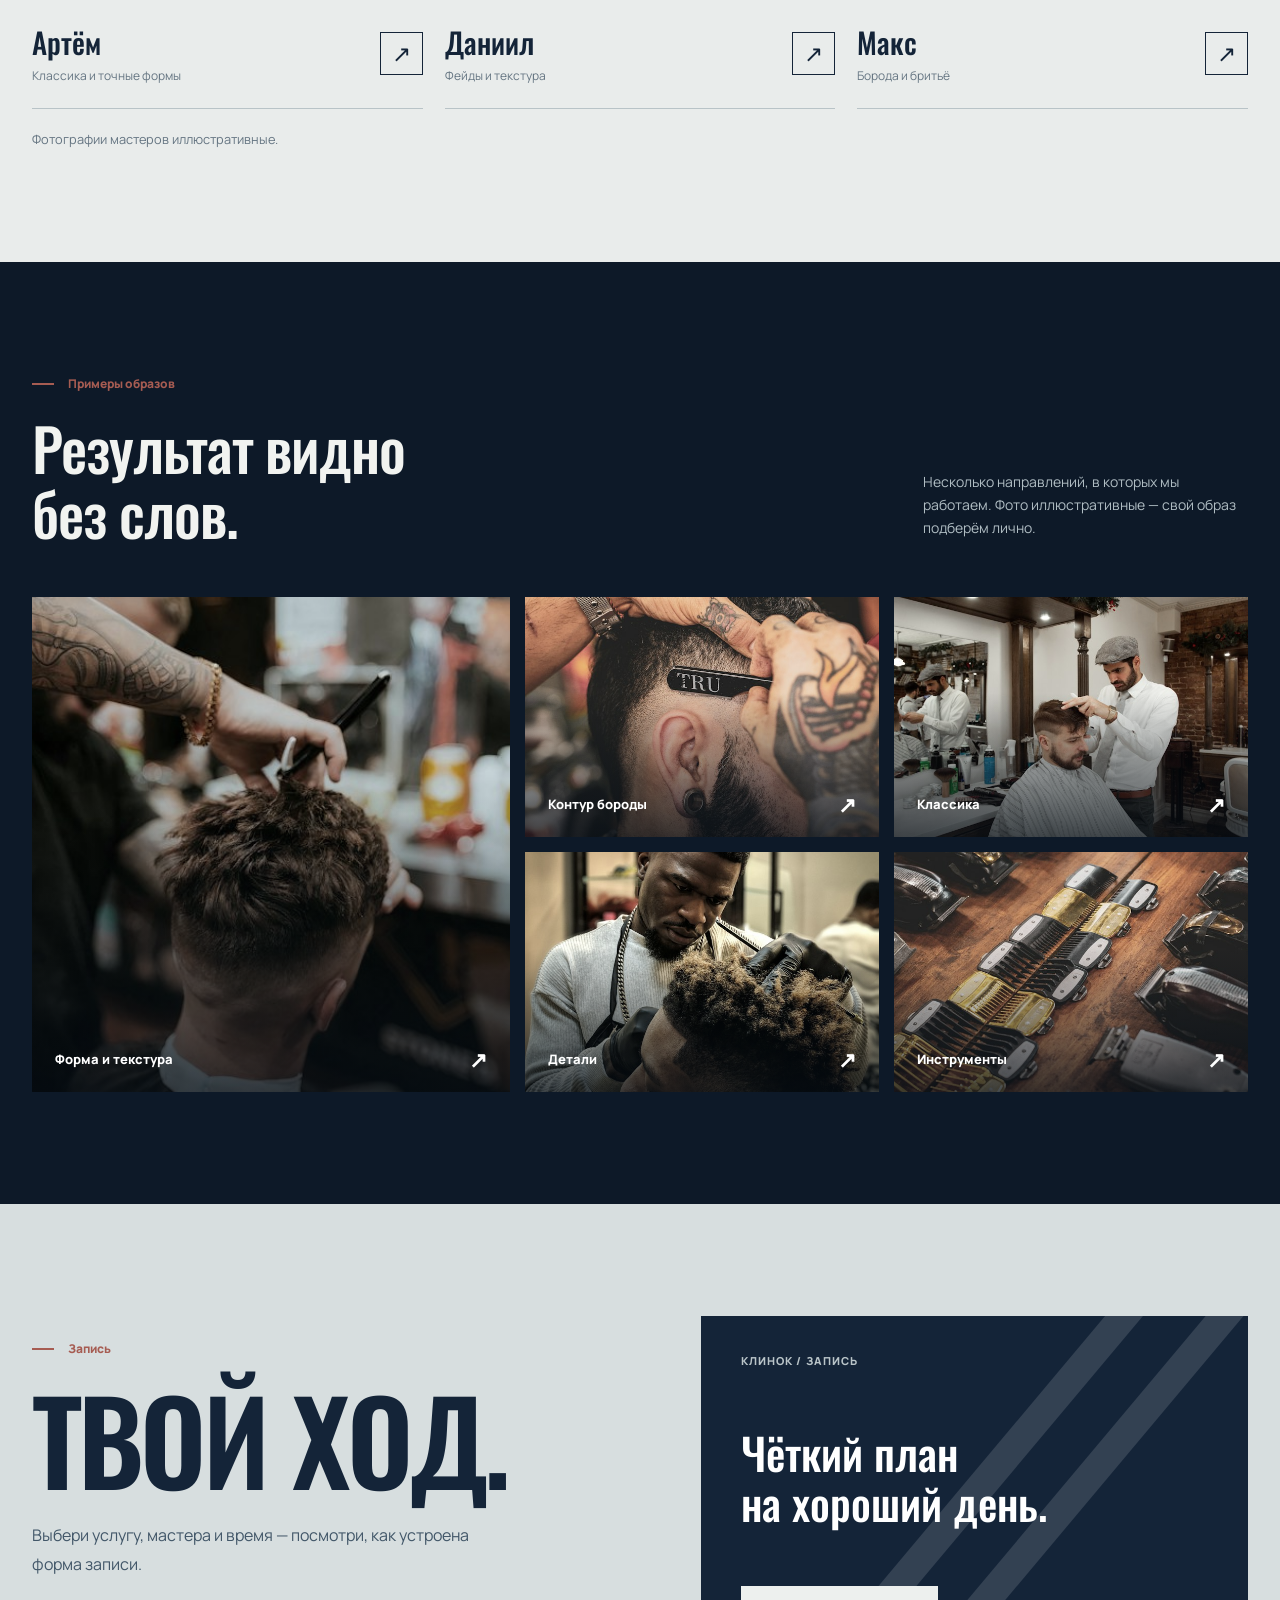
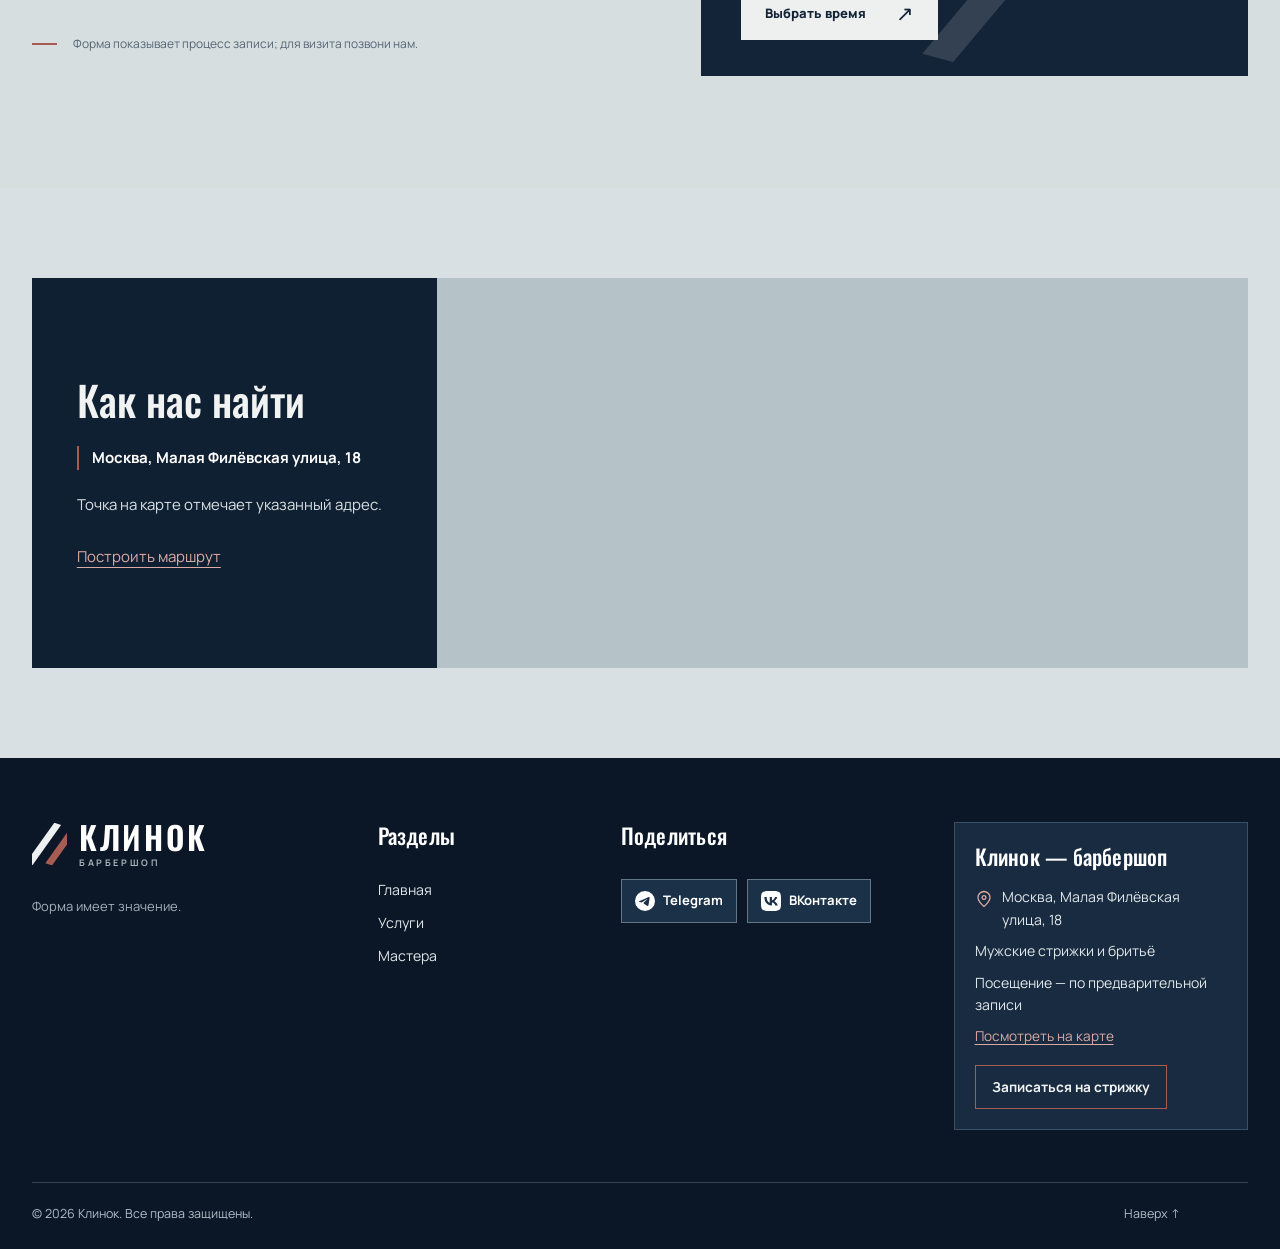
==== commit 89f43c56: "Обновить футер и страницу контактов" ====
--- a/index.html
+++ b/index.html
@@ -483,20 +483,19 @@
             <a href="index.html">Главная</a>
             <a href="catalog.html">Услуги</a>
             <a href="masters.html">Мастера</a>
-            <a href="contacts.html">Контакты</a>
           </nav>
-          <div class="footer-contact">
-            <h2>Контакты</h2>
-            <p class="footer-contact-line">
-              <svg class="footer-contact-icon" viewBox="0 0 24 24" aria-hidden="true" focusable="false"><path d="M6 2h3l1.5 5-2 2a15 15 0 0 0 6.5 6.5l2-2L22 15v3a4 4 0 0 1-4 4A16 16 0 0 1 2 6a4 4 0 0 1 4-4Z" /></svg>
-              <span>Телефон: <a href="tel:+74951202200">+7 (495) 120-22-00</a>
-                <small class="footer-call-hours">Ежедневно с 10:00 до 22:00</small>
-              </span>
-            </p>
-            <p class="footer-contact-line">
-              <svg class="footer-contact-icon" viewBox="0 0 24 24" aria-hidden="true" focusable="false"><rect x="2" y="4" width="20" height="16" rx="2" /><path d="m3 6 9 7 9-7" /></svg>
-              <span>Почта: <a href="mailto:hello@blade.ru">hello@blade.ru</a></span>
-            </p>
+          <div class="footer-social">
+            <h2>Поделиться</h2>
+            <div class="social-links">
+              <a class="social-link" href="https://t.me/share/url?url=https%3A%2F%2Fmxtw3yka.github.io%2Fklinok-barbershop%2F" target="_blank" rel="noopener noreferrer">
+                <img src="assets/telegram.svg" alt="" width="20" height="20" />
+                Telegram
+              </a>
+              <a class="social-link" href="https://vk.com/share.php?url=https%3A%2F%2Fmxtw3yka.github.io%2Fklinok-barbershop%2F" target="_blank" rel="noopener noreferrer">
+                <img src="assets/vk.svg" alt="" width="20" height="20" />
+                ВКонтакте
+              </a>
+            </div>
           </div>
           <div class="footer-address footer-visit-card">
             <h2>Клинок — барбершоп</h2>
--- a/styles.css
+++ b/styles.css
@@ -775,24 +775,10 @@
   font-weight: 700;
 }
 .footer-links a:hover,
-.footer-contact a:hover,
 .footer-bottom a:hover {
   color: #fff;
   text-decoration: underline;
   text-underline-offset: 5px;
-}
-.footer-contact {
-  display: flex;
-  flex-direction: column;
-  gap: 10px;
-  font-size: 13px;
-}
-.footer-contact span {
-  color: #9caeb7;
-}
-.footer-contact a {
-  max-width: 230px;
-  font: 500 25px/1.25 var(--display);
 }
 .footer-bottom {
   border-top: 1px solid #344352;
@@ -1044,9 +1030,6 @@
     grid-template-columns: 1fr 1fr;
     gap: 35px;
   }
-  .footer-contact {
-    grid-column: span 2;
-  }
 }
 @media (max-width: 575px) {
   .brand-type strong {
@@ -1140,9 +1123,6 @@
     grid-template-columns: 1fr;
     gap: 28px;
   }
-  .footer-contact {
-    grid-column: auto;
-  }
   .footer-bottom {
     flex-wrap: wrap;
     justify-content: flex-start;
--- a/footer-map.css
+++ b/footer-map.css
@@ -110,8 +110,8 @@
 
 .site-footer .footer-links,
 .inner-page .site-footer .footer-links,
-.site-footer .footer-contact,
-.inner-page .site-footer .footer-contact,
+.site-footer .footer-social,
+.inner-page .site-footer .footer-social,
 .site-footer .footer-address {
   display: flex;
   flex-direction: column;
@@ -123,9 +123,7 @@
 }
 
 .site-footer .footer-links a,
-.site-footer .footer-contact p,
-.site-footer .footer-address p,
-.inner-page .site-footer .footer-contact p {
+.site-footer .footer-address p {
   margin: 0;
   max-width: none;
   color: #e0e7e9;
@@ -133,23 +131,11 @@
   overflow-wrap: anywhere;
 }
 
-.site-footer .footer-contact p a,
-.inner-page .site-footer .footer-contact p a {
-  color: inherit;
-  font: inherit;
-  text-decoration: underline;
-  text-underline-offset: 0.22em;
-}
-.site-footer .footer-contact p a:hover {
-  color: #dcaaa2;
-}
-.site-footer .footer-contact .footer-contact-line,
 .site-footer .footer-address .footer-location-line {
   display: flex;
   align-items: flex-start;
   gap: 0.6rem;
 }
-.site-footer .footer-contact-icon,
 .site-footer .footer-location-icon {
   flex: none;
   width: 18px;
@@ -162,12 +148,6 @@
   stroke-linejoin: round;
   color: #dcaaa2;
 }
-.site-footer .footer-call-hours {
-  display: block;
-  margin-top: 0.15rem;
-  color: #afbec8;
-  font: 400 0.78rem/1.45 var(--body, Manrope, Arial, sans-serif);
-}
 .site-footer .footer-visit-card,
 .inner-page .site-footer .footer-visit-card {
   padding: 1.25rem;
@@ -178,19 +158,49 @@
 .site-footer .footer-visit-card h2 {
   margin-bottom: 0.5rem;
 }
+.social-links {
+  display: flex;
+  flex-wrap: wrap;
+  gap: 0.6rem;
+}
+.site-footer .social-link,
+.contacts-page .social-link {
+  display: inline-flex;
+  align-items: center;
+  justify-content: center;
+  gap: 0.55rem;
+  min-height: 44px;
+  padding: 0.65rem 0.8rem;
+  border: 1px solid #627687;
+  background: #1b3147;
+  color: #fff;
+  font: 700 0.82rem/1.2 var(--body, Manrope, Arial, sans-serif);
+  text-decoration: none;
+  white-space: nowrap;
+  transition: background-color 0.2s, border-color 0.2s;
+}
+.site-footer .social-link:hover,
+.contacts-page .social-link:hover {
+  border-color: #a5b8c2;
+  background: #2e4b63;
+  color: #fff;
+}
+.social-link img {
+  display: block;
+  flex: none;
+  width: 20px;
+  height: 20px;
+}
+.social-link:focus-visible {
+  outline: 2px solid var(--accent);
+  outline-offset: 3px;
+}
 
 .site-footer .footer-links a:hover,
 .site-footer .footer-cta:hover {
   color: #fff;
   text-decoration: underline;
   text-underline-offset: 0.25em;
-}
-
-.site-footer .footer-contact .footer-note,
-.site-footer .footer-address .footer-note,
-.inner-page .site-footer .footer-contact .footer-note {
-  color: #afbec8;
-  font-size: 0.8rem;
 }
 
 .site-footer .footer-map-link {
@@ -230,10 +240,6 @@
     grid-template-columns: repeat(2, minmax(0, 1fr));
   }
 
-  .site-footer .footer-contact,
-  .inner-page .site-footer .footer-contact {
-    grid-column: auto;
-  }
 }
 
 @media (max-width: 760px) {
--- a/theme.css
+++ b/theme.css
@@ -98,14 +98,7 @@
 
 html[data-theme="light"] .site-footer.footer .footer-top h2 { color: #142438; }
 html[data-theme="light"] .site-footer.footer .footer-links a,
-html[data-theme="light"] .site-footer.footer .footer-contact p,
-html[data-theme="light"] .site-footer.footer .footer-address p,
-html[data-theme="light"] .inner-page .site-footer.footer .footer-contact p { color: #344b5c; }
-html[data-theme="light"] .site-footer .footer-contact-icon { color: #9b5b52; }
-html[data-theme="light"] .site-footer .footer-call-hours { color: #536777; }
-html[data-theme="light"] .site-footer.footer .footer-contact .footer-note,
-html[data-theme="light"] .site-footer.footer .footer-address .footer-note,
-html[data-theme="light"] .inner-page .site-footer.footer .footer-contact .footer-note { color: #536777; }
+html[data-theme="light"] .site-footer.footer .footer-address p { color: #344b5c; }
 html[data-theme="light"] .site-footer.footer .footer-map-link { color: #374f60; }
 html[data-theme="light"] .site-footer.footer .footer-map-link:hover { color: #a65c52; }
 html[data-theme="light"] .site-footer.footer .footer-cta,
@@ -122,13 +115,12 @@
 html[data-theme="light"] .inner-page .footer .brand-mark::before { background: #142438; }
 html[data-theme="light"] .footer .brand-type small,
 html[data-theme="light"] .footer-top > div:first-child > p,
-html[data-theme="light"] .footer-contact span,
 html[data-theme="light"] .footer-bottom,
-html[data-theme="light"] .inner-page .footer-top p,
-html[data-theme="light"] .inner-page .footer-contact span { color: #536777; }
+html[data-theme="light"] .inner-page .footer-top p { color: #536777; }
 html[data-theme="light"] .footer-bottom { border-top-color: #aebfc4; }
 html[data-theme="light"] .footer a:hover,
 html[data-theme="light"] .inner-page .footer a:hover { color: #142438; }
+html[data-theme="light"] .site-footer .social-link:hover { color: #fff; }
 
 html[data-theme="light"] .site-footer.footer .footer-visit-card,
 html[data-theme="light"] .inner-page .site-footer.footer .footer-visit-card {
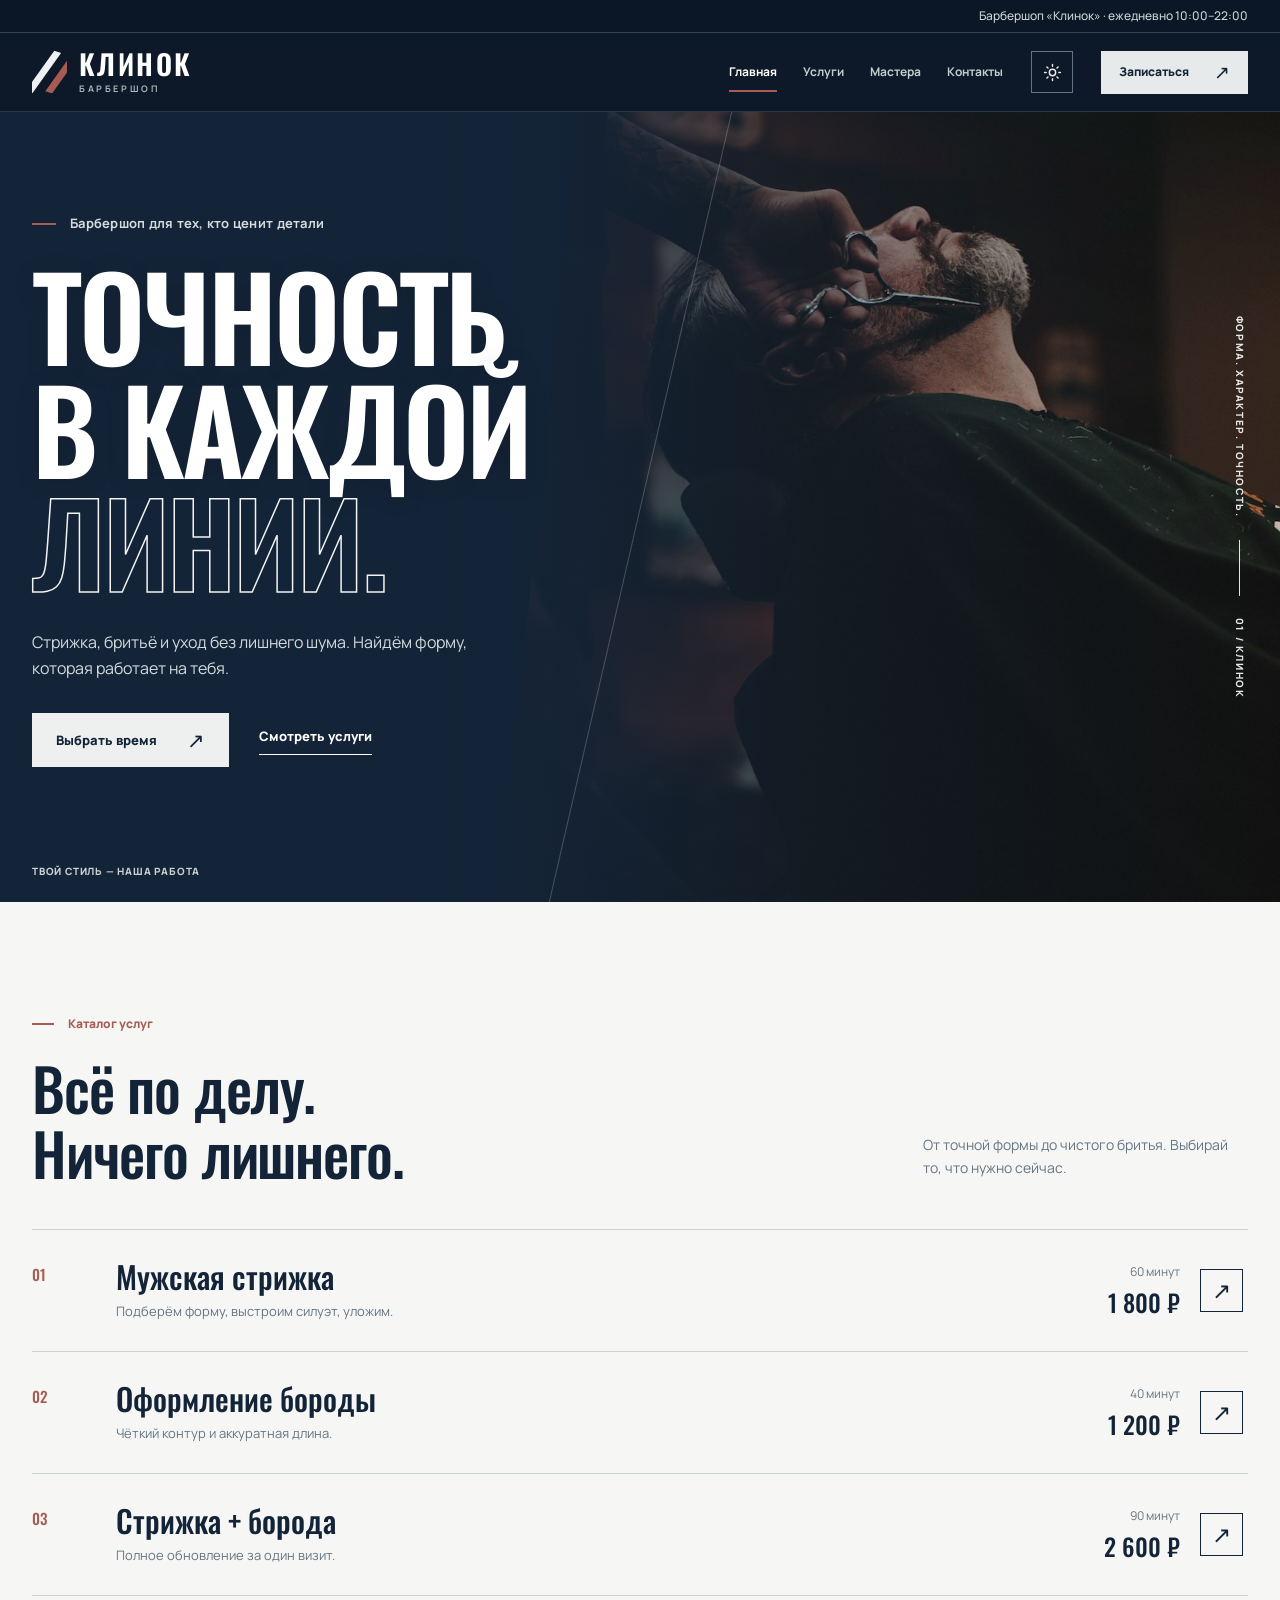
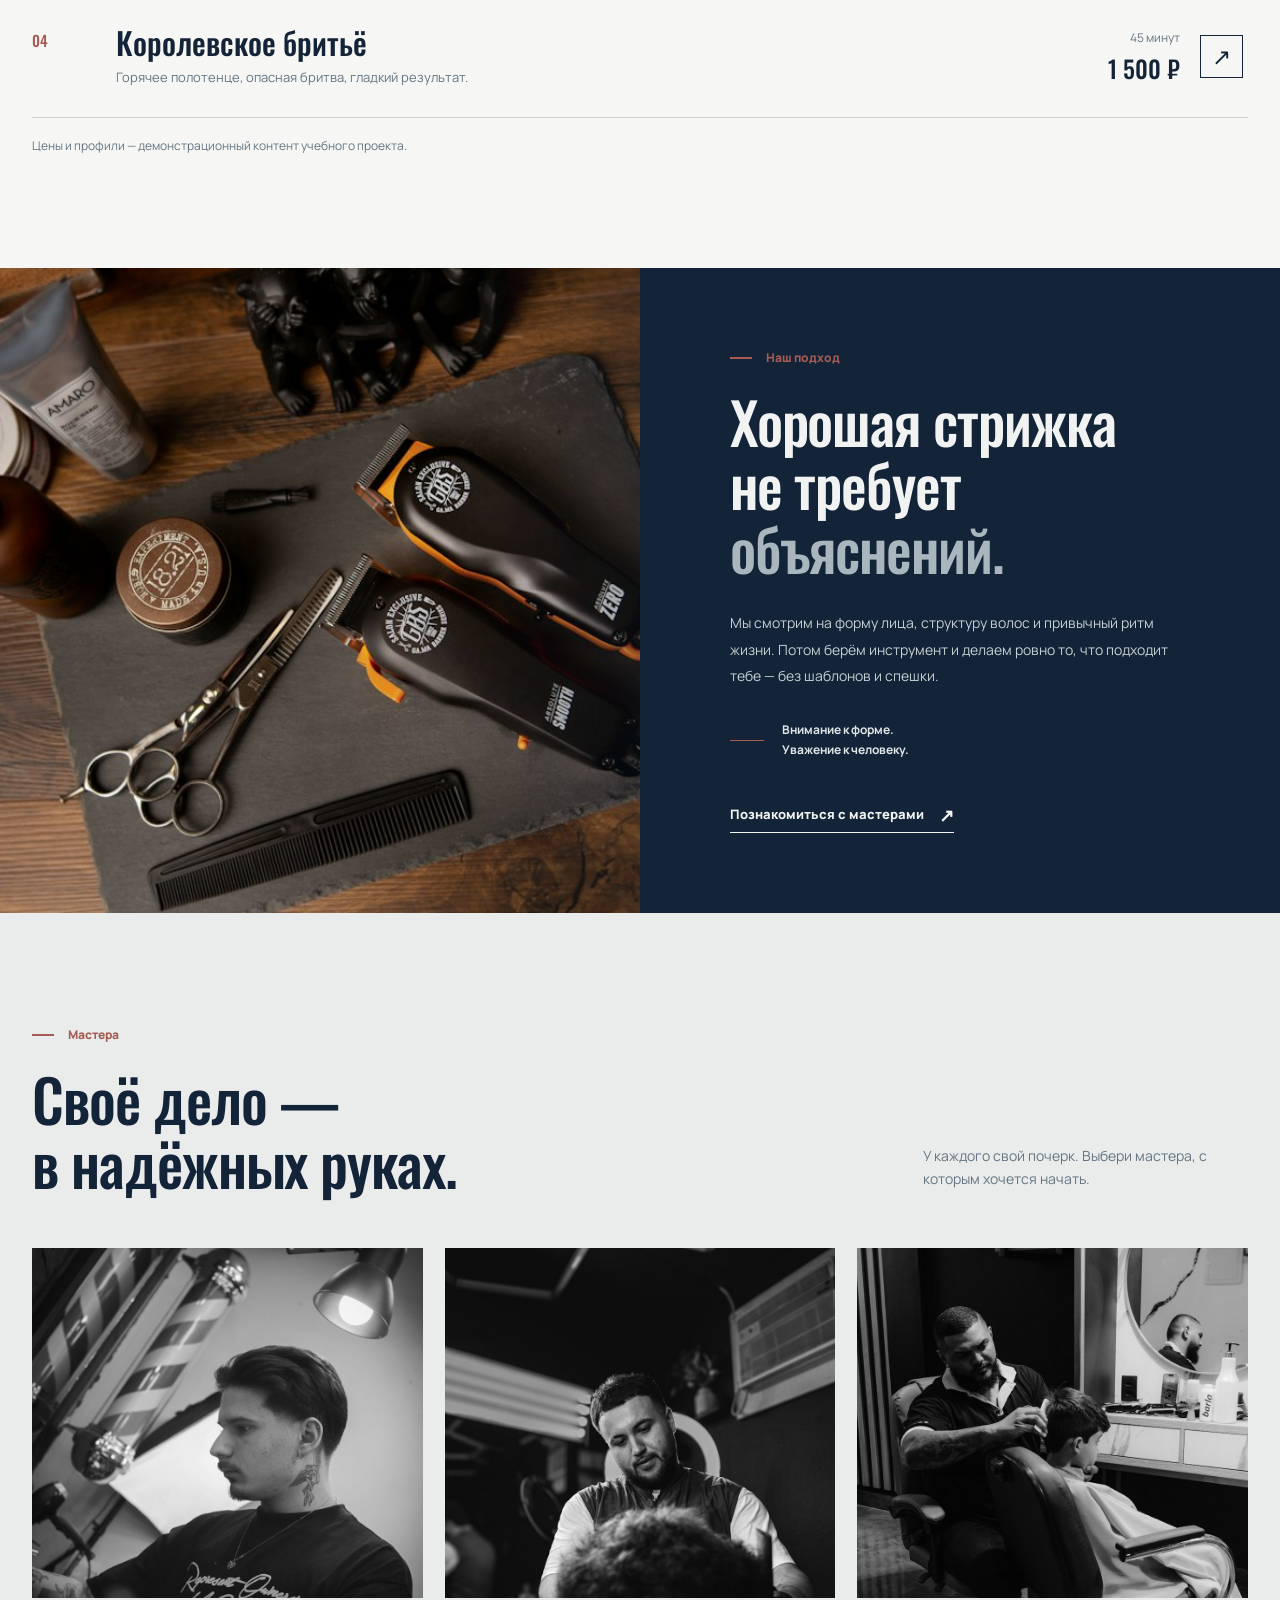
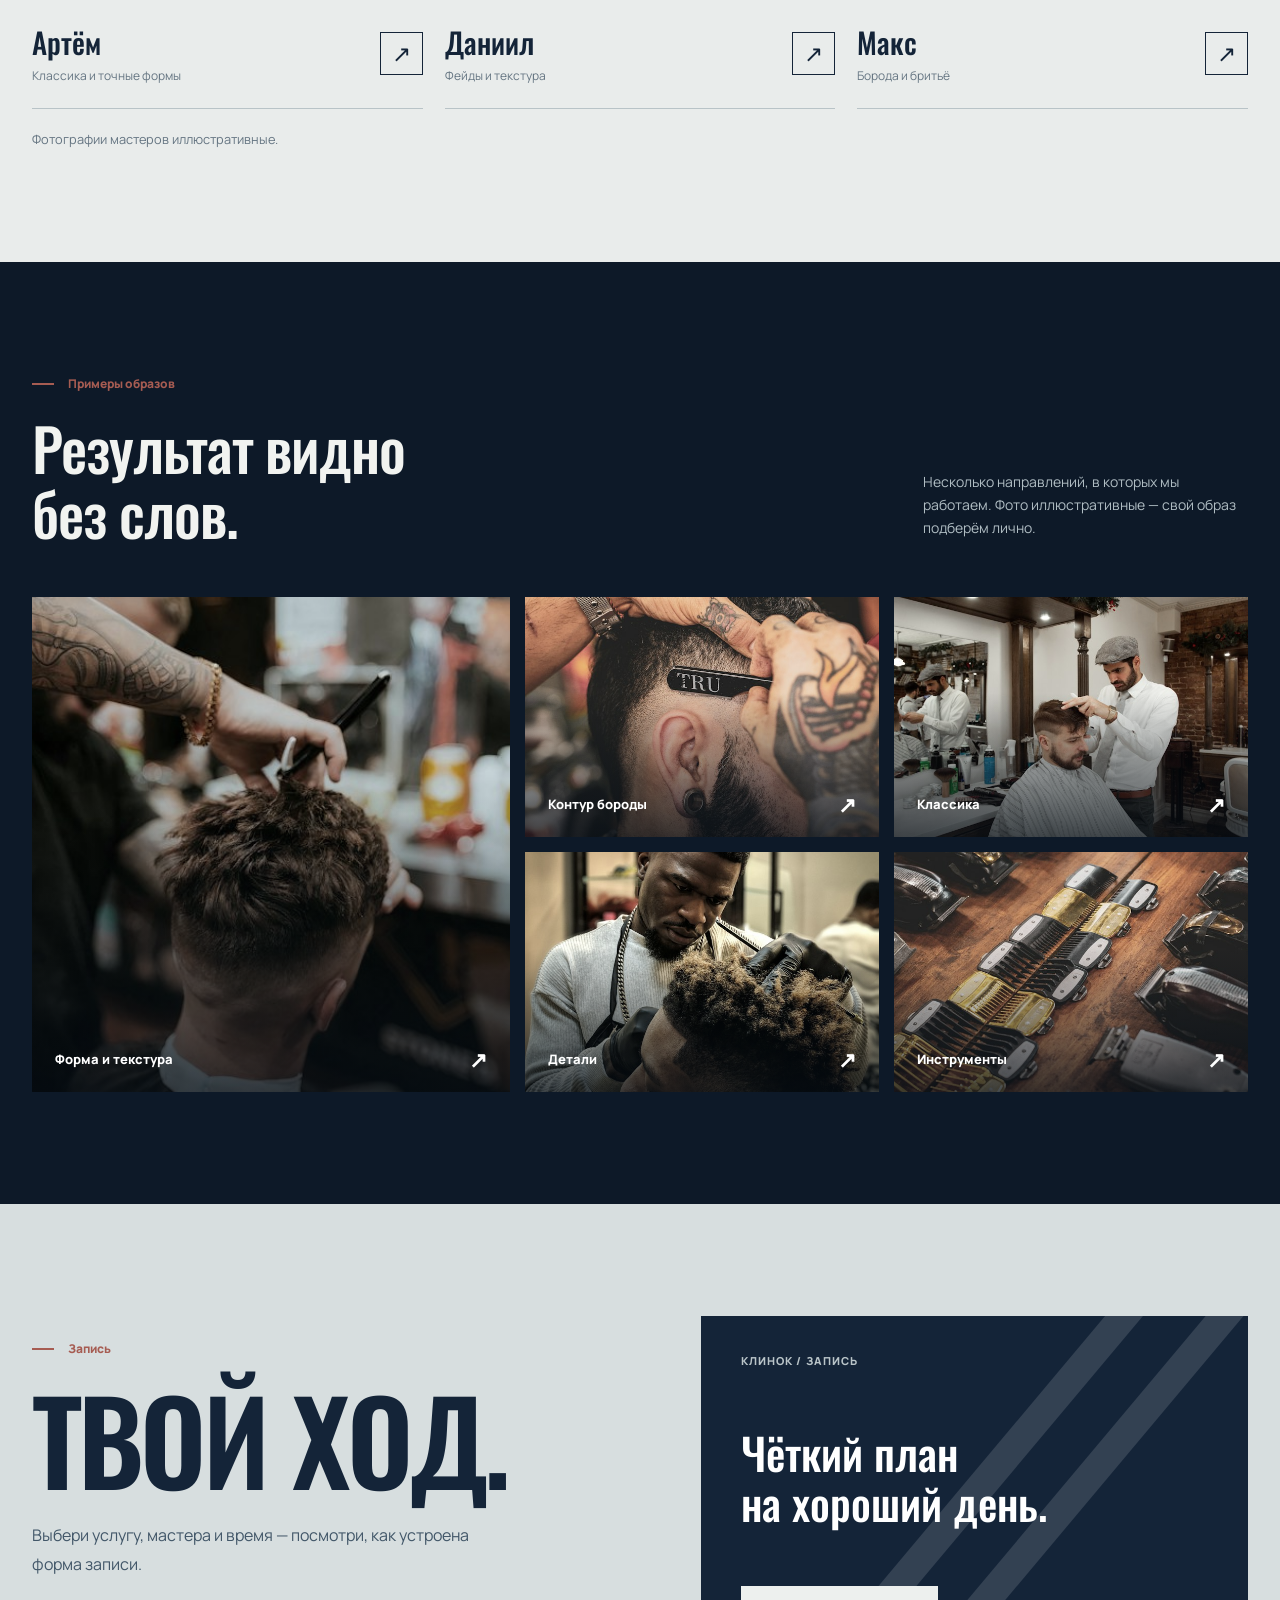
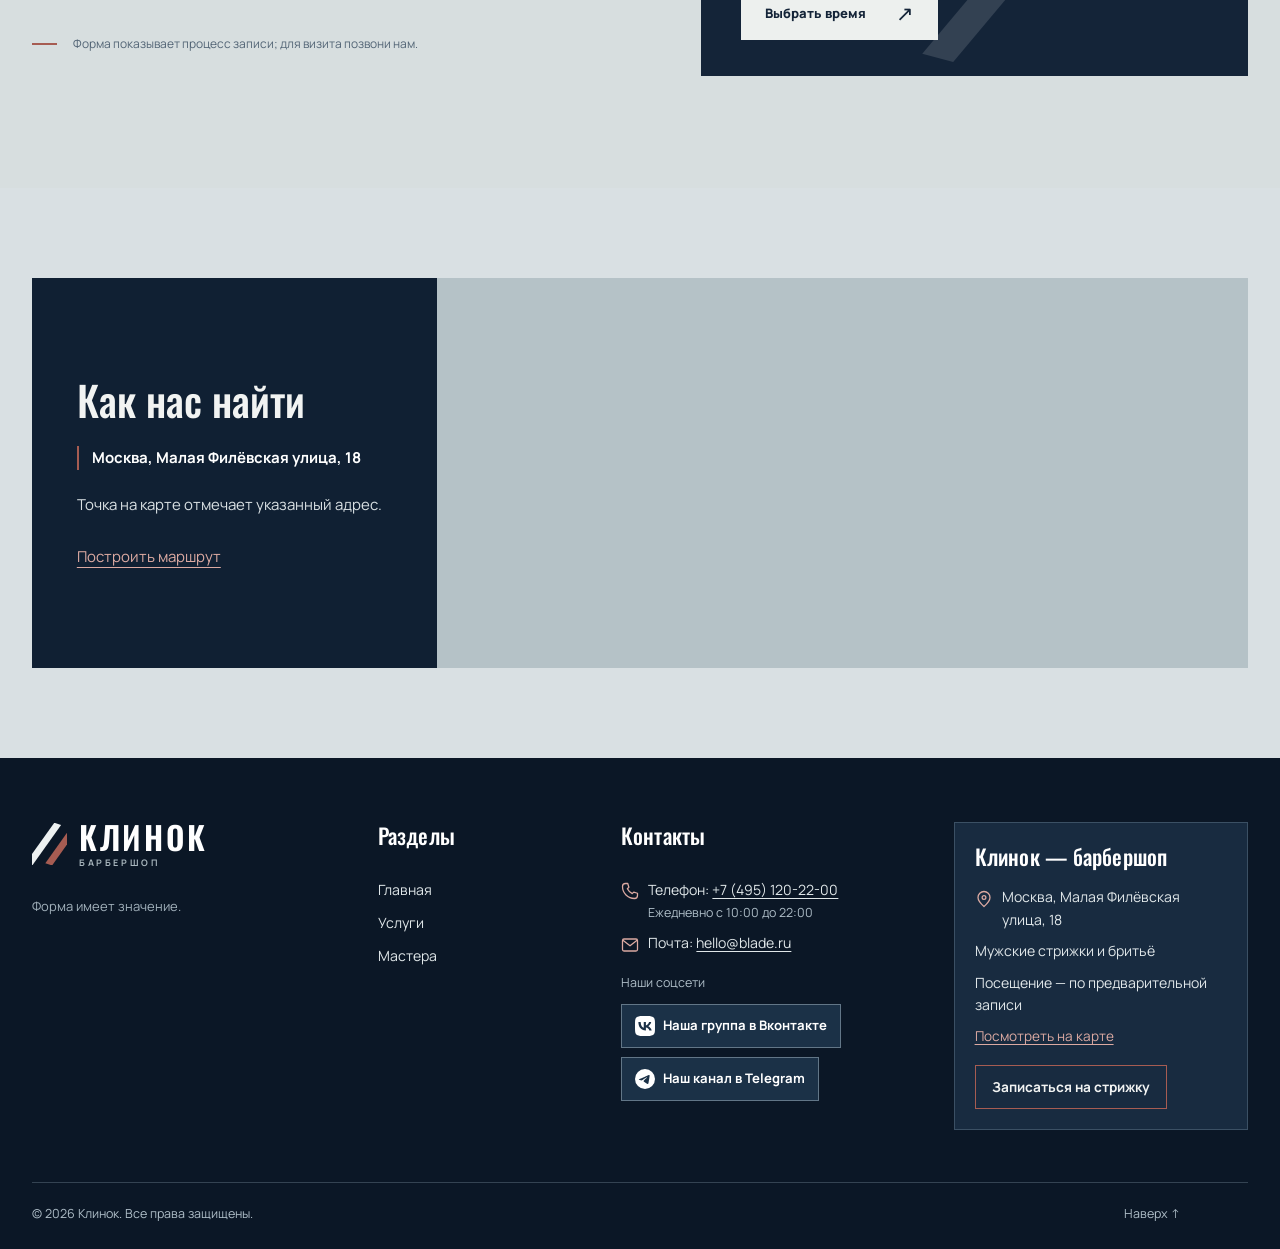
==== commit de39bbcf: "Вернуть контакты и обновить ссылки соцсетей" ====
--- a/index.html
+++ b/index.html
@@ -484,16 +484,25 @@
             <a href="catalog.html">Услуги</a>
             <a href="masters.html">Мастера</a>
           </nav>
-          <div class="footer-social">
-            <h2>Поделиться</h2>
+          <div class="footer-contact">
+            <h2>Контакты</h2>
+            <p class="footer-contact-line">
+              <svg class="footer-contact-icon" viewBox="0 0 24 24" aria-hidden="true" focusable="false"><path d="M6 2h3l1.5 5-2 2a15 15 0 0 0 6.5 6.5l2-2L22 15v3a4 4 0 0 1-4 4A16 16 0 0 1 2 6a4 4 0 0 1 4-4Z" /></svg>
+              <span>Телефон: <a href="tel:+74951202200">+7 (495) 120-22-00</a><small class="footer-call-hours">Ежедневно с 10:00 до 22:00</small></span>
+            </p>
+            <p class="footer-contact-line">
+              <svg class="footer-contact-icon" viewBox="0 0 24 24" aria-hidden="true" focusable="false"><rect x="2" y="4" width="20" height="16" rx="2" /><path d="m3 6 9 7 9-7" /></svg>
+              <span>Почта: <a href="mailto:hello@blade.ru">hello@blade.ru</a></span>
+            </p>
+            <p class="footer-social-label">Наши соцсети</p>
             <div class="social-links">
-              <a class="social-link" href="https://t.me/share/url?url=https%3A%2F%2Fmxtw3yka.github.io%2Fklinok-barbershop%2F" target="_blank" rel="noopener noreferrer">
+              <a class="social-link" href="https://yandex.ru/search/?text=Клинок+барбершоп+ВКонтакте" target="_blank" rel="noopener noreferrer">
+                <img src="assets/vk.svg" alt="" width="20" height="20" />
+                Наша группа в Вконтакте
+              </a>
+              <a class="social-link" href="https://yandex.ru/search/?text=Клинок+барбершоп+Telegram" target="_blank" rel="noopener noreferrer">
                 <img src="assets/telegram.svg" alt="" width="20" height="20" />
-                Telegram
-              </a>
-              <a class="social-link" href="https://vk.com/share.php?url=https%3A%2F%2Fmxtw3yka.github.io%2Fklinok-barbershop%2F" target="_blank" rel="noopener noreferrer">
-                <img src="assets/vk.svg" alt="" width="20" height="20" />
-                ВКонтакте
+                Наш канал в Telegram
               </a>
             </div>
           </div>
--- a/footer-map.css
+++ b/footer-map.css
@@ -110,8 +110,8 @@
 
 .site-footer .footer-links,
 .inner-page .site-footer .footer-links,
-.site-footer .footer-social,
-.inner-page .site-footer .footer-social,
+.site-footer .footer-contact,
+.inner-page .site-footer .footer-contact,
 .site-footer .footer-address {
   display: flex;
   flex-direction: column;
@@ -123,6 +123,7 @@
 }
 
 .site-footer .footer-links a,
+.site-footer .footer-contact p,
 .site-footer .footer-address p {
   margin: 0;
   max-width: none;
@@ -130,12 +131,38 @@
   font: 400 0.88rem/1.6 var(--body, Manrope, Arial, sans-serif);
   overflow-wrap: anywhere;
 }
+.site-footer .footer-contact p a {
+  color: inherit;
+  font: inherit;
+  text-decoration: underline;
+  text-underline-offset: 0.22em;
+}
+.site-footer .footer-contact p a:hover {
+  color: #dcaaa2;
+}
+.site-footer .footer-contact .footer-contact-line {
+  display: flex;
+  align-items: flex-start;
+  gap: 0.6rem;
+}
+.site-footer .footer-call-hours {
+  display: block;
+  margin-top: 0.15rem;
+  color: #afbec8;
+  font: 400 0.78rem/1.45 var(--body, Manrope, Arial, sans-serif);
+}
+.site-footer .footer-contact .footer-social-label {
+  margin: 0.5rem 0 0;
+  color: #afbec8;
+  font-size: 0.78rem;
+}
 
 .site-footer .footer-address .footer-location-line {
   display: flex;
   align-items: flex-start;
   gap: 0.6rem;
 }
+.site-footer .footer-contact-icon,
 .site-footer .footer-location-icon {
   flex: none;
   width: 18px;
@@ -163,11 +190,15 @@
   flex-wrap: wrap;
   gap: 0.6rem;
 }
+.site-footer .footer-contact .social-links {
+  flex-direction: column;
+  align-items: flex-start;
+}
 .site-footer .social-link,
 .contacts-page .social-link {
   display: inline-flex;
   align-items: center;
-  justify-content: center;
+  justify-content: flex-start;
   gap: 0.55rem;
   min-height: 44px;
   padding: 0.65rem 0.8rem;
@@ -176,7 +207,9 @@
   color: #fff;
   font: 700 0.82rem/1.2 var(--body, Manrope, Arial, sans-serif);
   text-decoration: none;
-  white-space: nowrap;
+  max-width: 100%;
+  text-align: left;
+  white-space: normal;
   transition: background-color 0.2s, border-color 0.2s;
 }
 .site-footer .social-link:hover,
--- a/theme.css
+++ b/theme.css
@@ -98,7 +98,12 @@
 
 html[data-theme="light"] .site-footer.footer .footer-top h2 { color: #142438; }
 html[data-theme="light"] .site-footer.footer .footer-links a,
+html[data-theme="light"] .site-footer.footer .footer-contact p,
+html[data-theme="light"] .inner-page .site-footer.footer .footer-contact p,
 html[data-theme="light"] .site-footer.footer .footer-address p { color: #344b5c; }
+html[data-theme="light"] .site-footer .footer-contact-icon { color: #9b5b52; }
+html[data-theme="light"] .site-footer .footer-call-hours { color: #536777; }
+html[data-theme="light"] .site-footer.footer .footer-contact .footer-social-label { color: #536777; }
 html[data-theme="light"] .site-footer.footer .footer-map-link { color: #374f60; }
 html[data-theme="light"] .site-footer.footer .footer-map-link:hover { color: #a65c52; }
 html[data-theme="light"] .site-footer.footer .footer-cta,
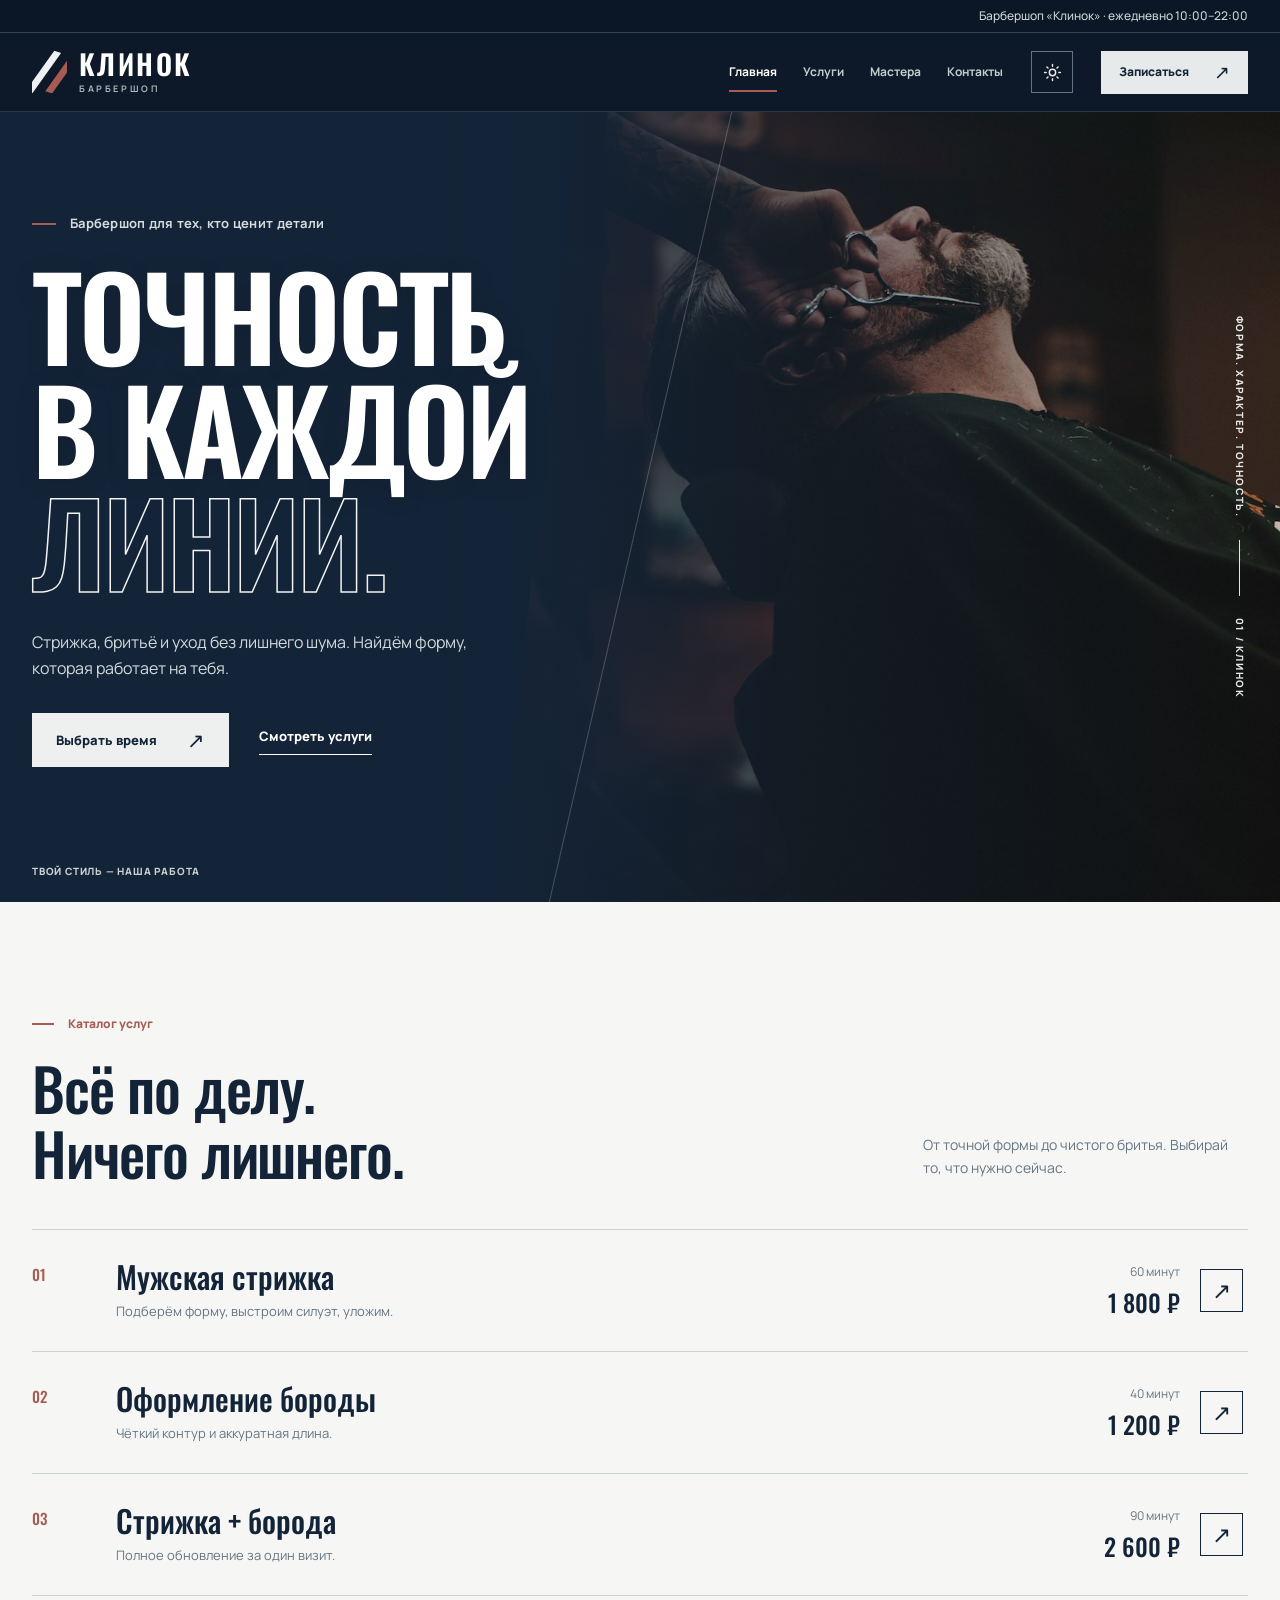
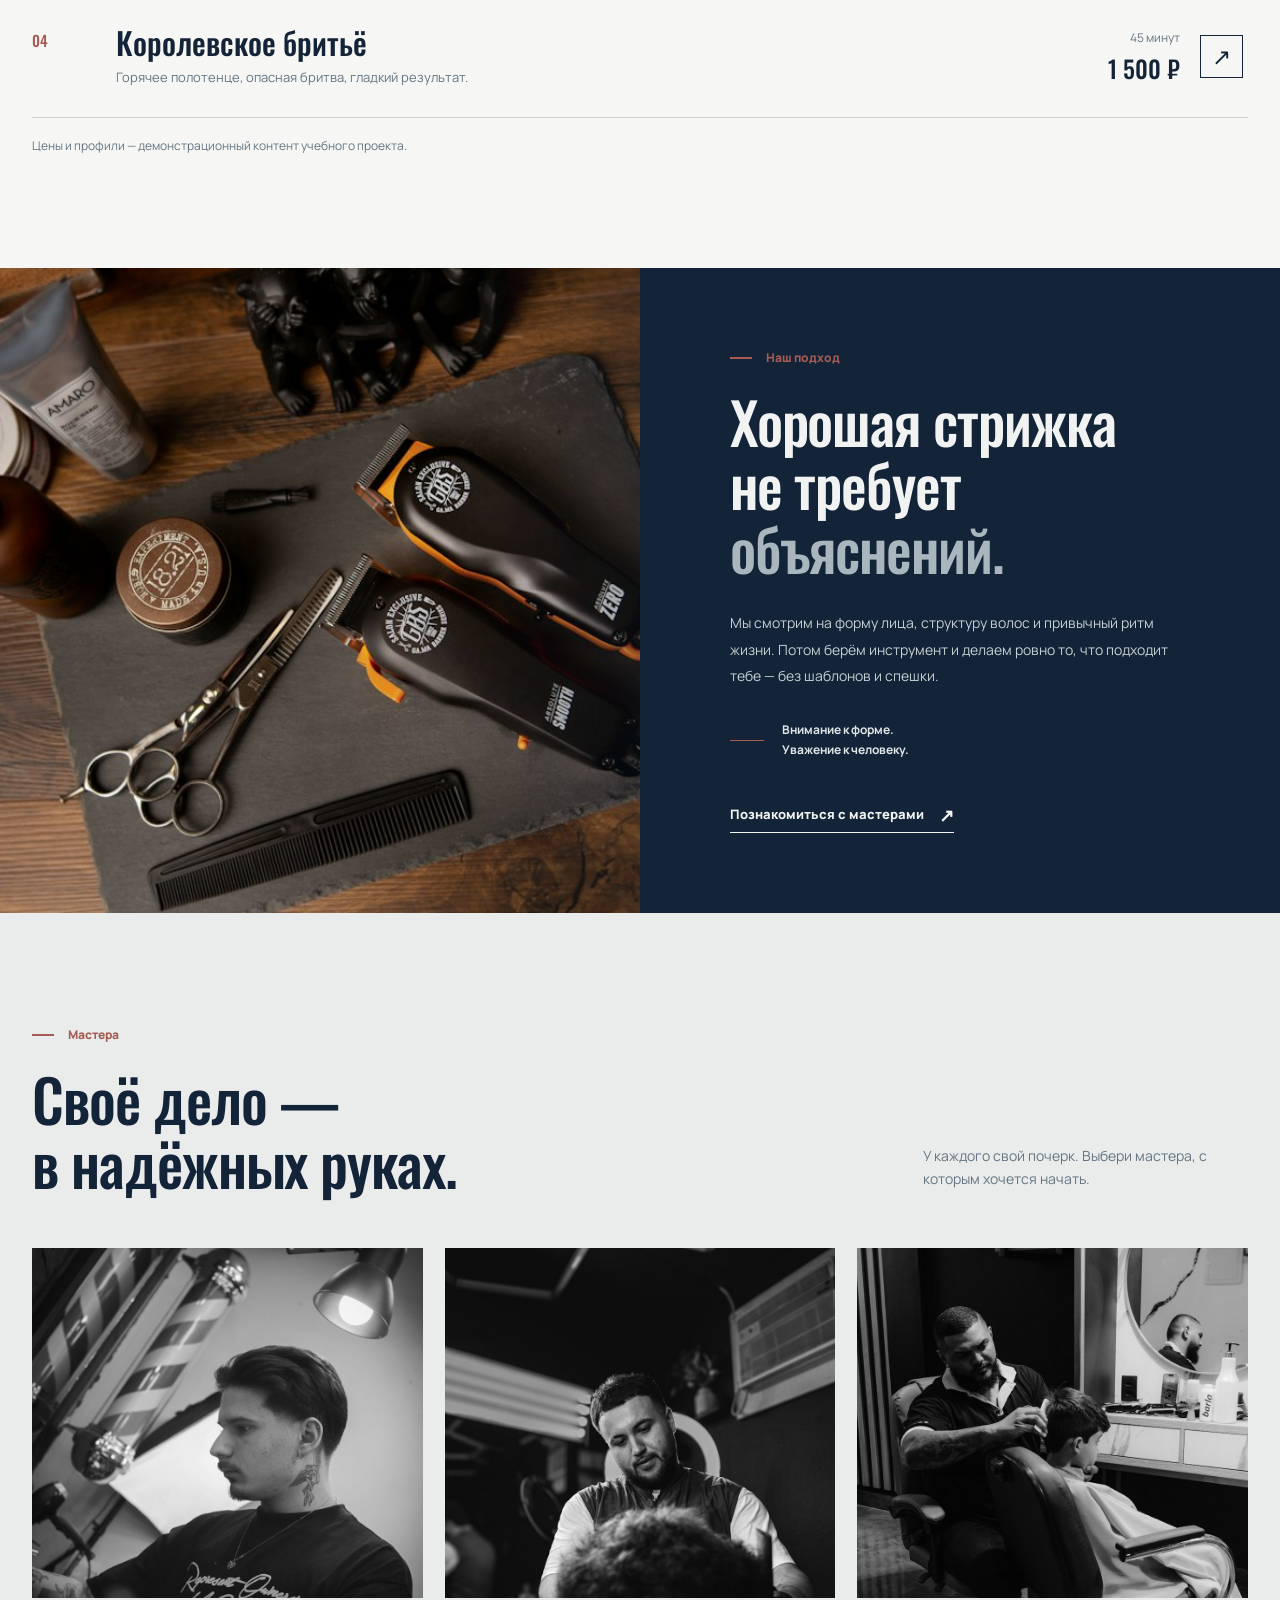
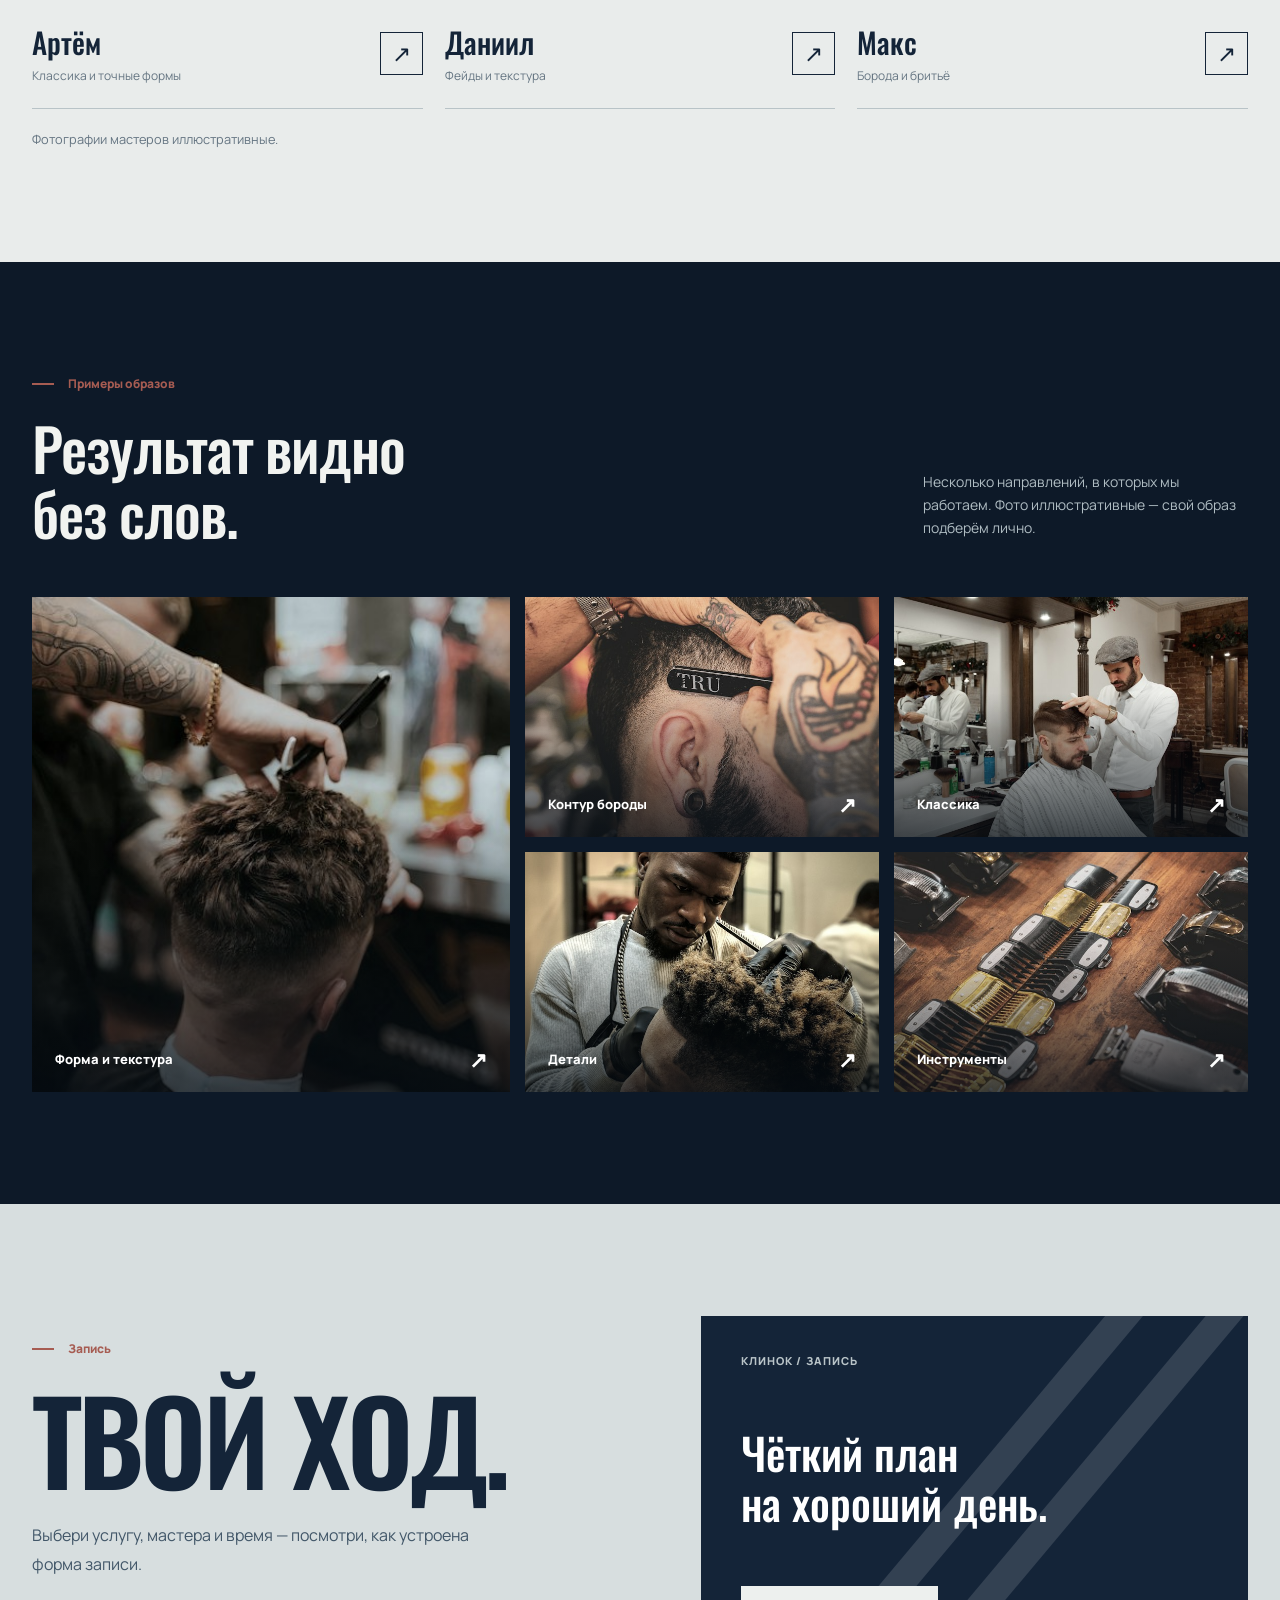
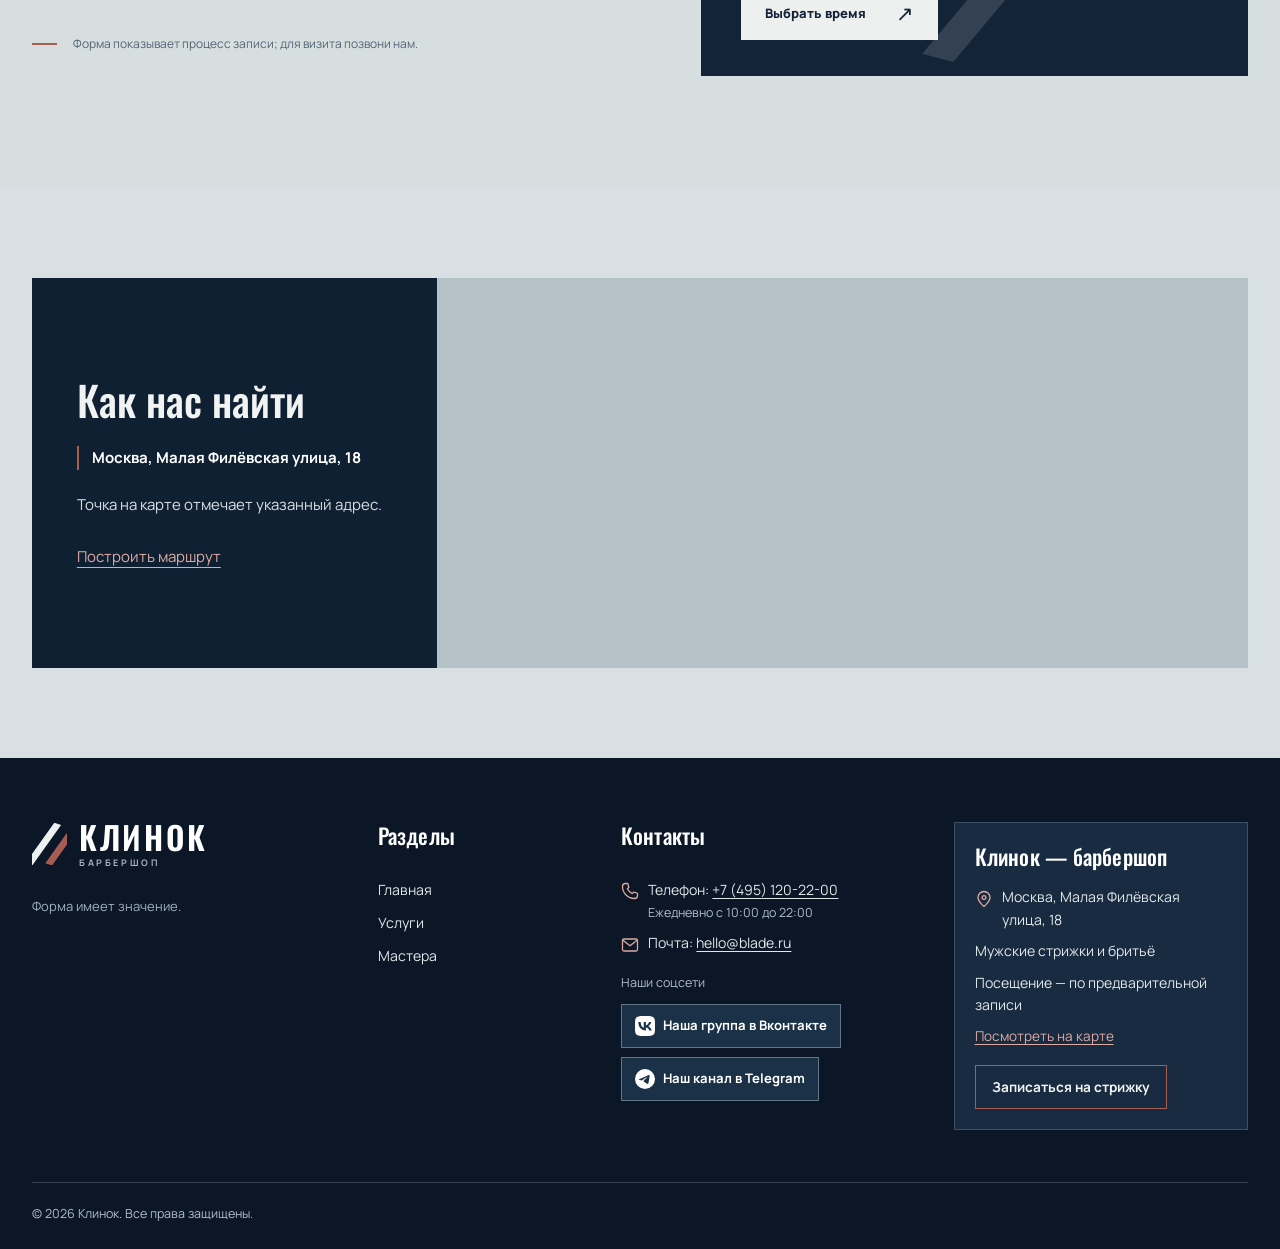
==== commit 6645fff0: "Стилизовать кнопку Наверх значком клинка" ====
--- a/index.html
+++ b/index.html
@@ -520,7 +520,6 @@
         </div>
         <div class="footer-bottom">
           <span>© <span id="year"></span> Клинок. Все права защищены.</span>
-          <a href="#top">Наверх ↑</a>
         </div>
       </div>
     </footer>
@@ -530,8 +529,9 @@
       id="back-to-top"
       type="button"
       aria-label="Вернуться наверх"
+      title="Наверх"
     >
-      ↑
+      <img src="assets/blade-up.svg" alt="" width="30" height="30" />
     </button>
     <dialog
       class="gallery-dialog"
--- a/styles.css
+++ b/styles.css
@@ -774,8 +774,7 @@
   font-size: 12px;
   font-weight: 700;
 }
-.footer-links a:hover,
-.footer-bottom a:hover {
+.footer-links a:hover {
   color: #fff;
   text-decoration: underline;
   text-underline-offset: 5px;
@@ -783,9 +782,6 @@
 .footer-bottom {
   border-top: 1px solid #344352;
   padding-top: 22px;
-  display: flex;
-  justify-content: space-between;
-  gap: 20px;
   color: #9aaab3;
   font-size: 11px;
 }
@@ -794,19 +790,18 @@
   right: 25px;
   bottom: 25px;
   z-index: 60;
-  width: 47px;
-  height: 47px;
-  border: 1px solid #91a0a9;
+  display: grid;
+  place-items: center;
+  width: 52px;
+  height: 52px;
+  padding: 0;
+  border: 1px solid #c48076;
   background: var(--ink);
-  color: #fff;
-  font-size: 24px;
-  line-height: 1;
+  cursor: pointer;
   opacity: 0;
   pointer-events: none;
   transform: translateY(10px);
-  transition:
-    opacity 0.2s,
-    transform 0.2s;
+  transition: opacity 0.2s, transform 0.2s, background-color 0.2s;
 }
 .back-to-top.is-visible {
   opacity: 1;
@@ -815,6 +810,15 @@
 }
 .back-to-top:hover {
   background: var(--ink-soft);
+}
+.back-to-top:focus-visible {
+  outline: 2px solid #e3afa7;
+  outline-offset: 3px;
+}
+.back-to-top img {
+  display: block;
+  width: 30px;
+  height: 30px;
 }
 .gallery-dialog {
   border: 0;
@@ -1123,13 +1127,6 @@
     grid-template-columns: 1fr;
     gap: 28px;
   }
-  .footer-bottom {
-    flex-wrap: wrap;
-    justify-content: flex-start;
-  }
-  .footer-bottom a {
-    margin-left: auto;
-  }
 }
 @media (prefers-reduced-motion: reduce) {
   html {
--- a/footer-map.css
+++ b/footer-map.css
@@ -293,16 +293,6 @@
     gap: 2rem;
   }
 
-  .site-footer .footer-bottom,
-  .inner-page .site-footer .footer-bottom {
-    flex-direction: column;
-    align-items: flex-start;
-    gap: 0.65rem;
-  }
-  .site-footer .footer-bottom a {
-    margin-left: 0;
-  }
-
   .location-section {
     padding-block: 3rem;
   }
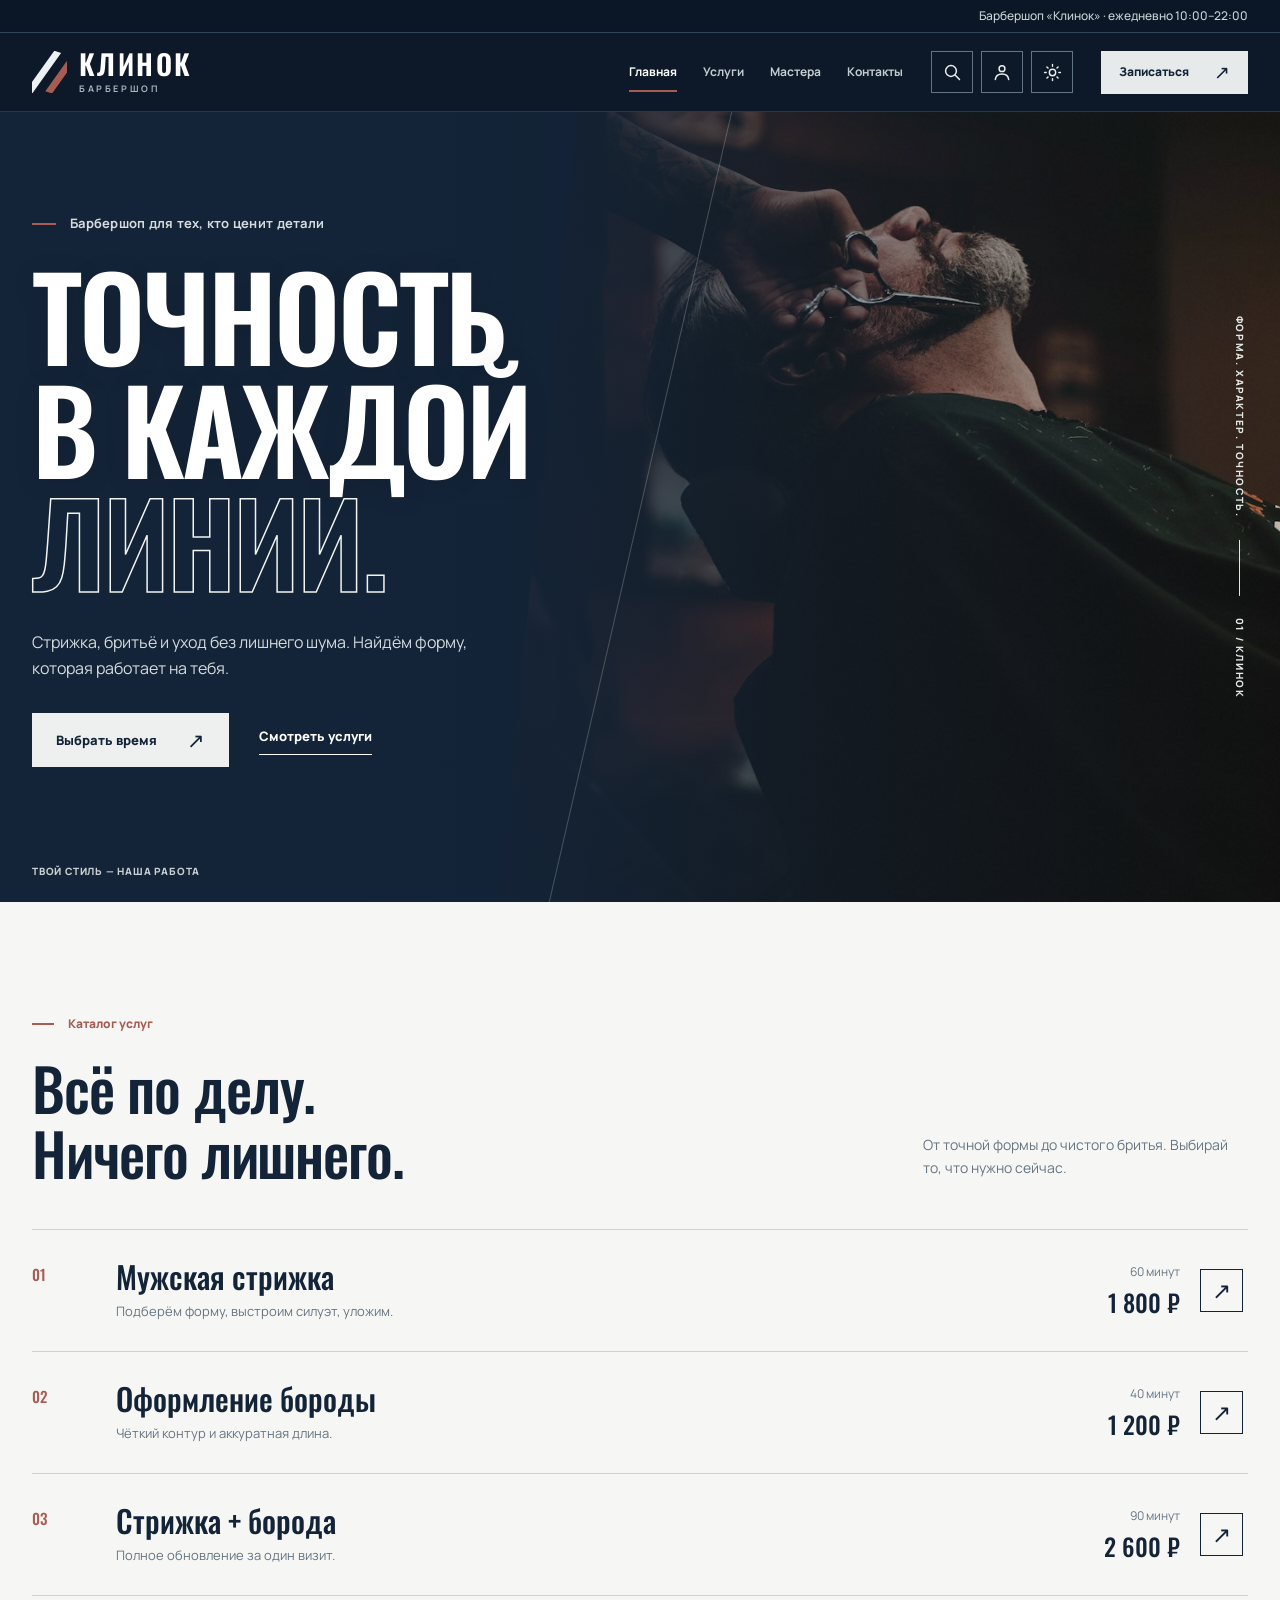
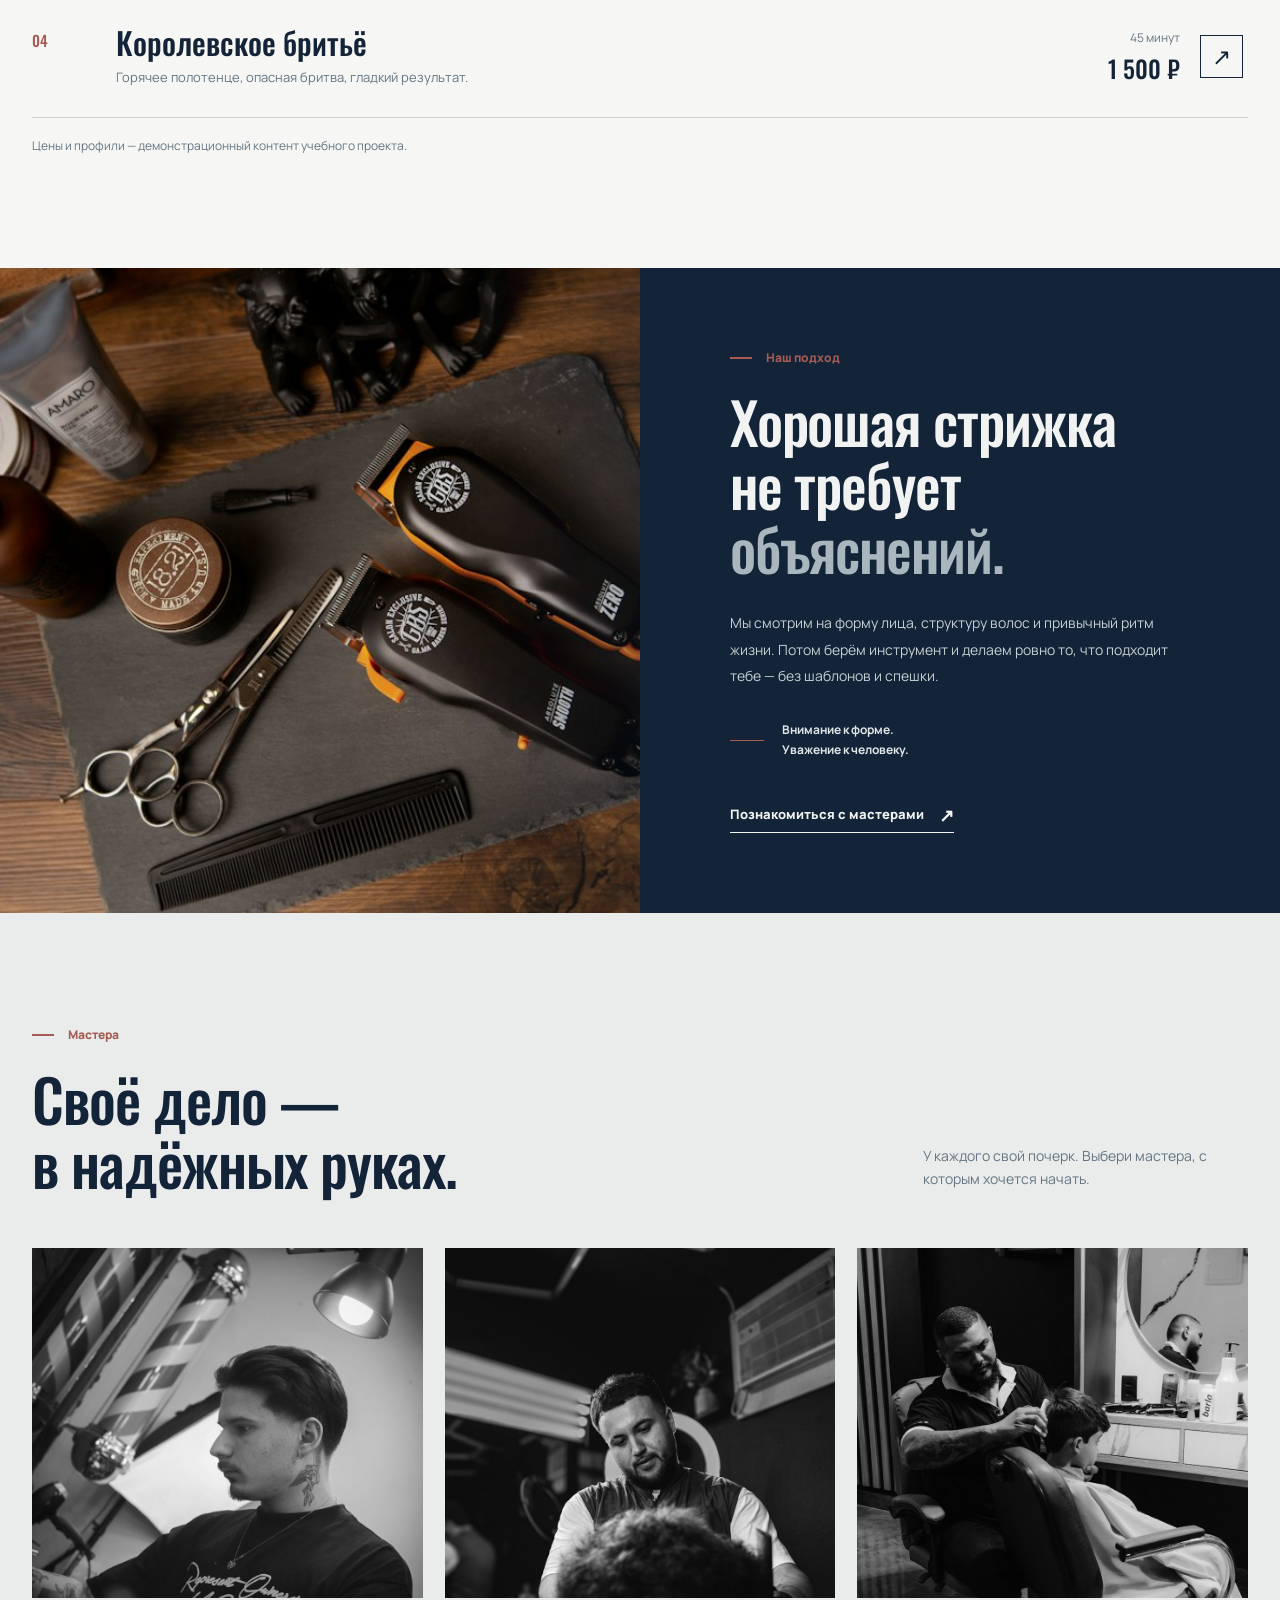
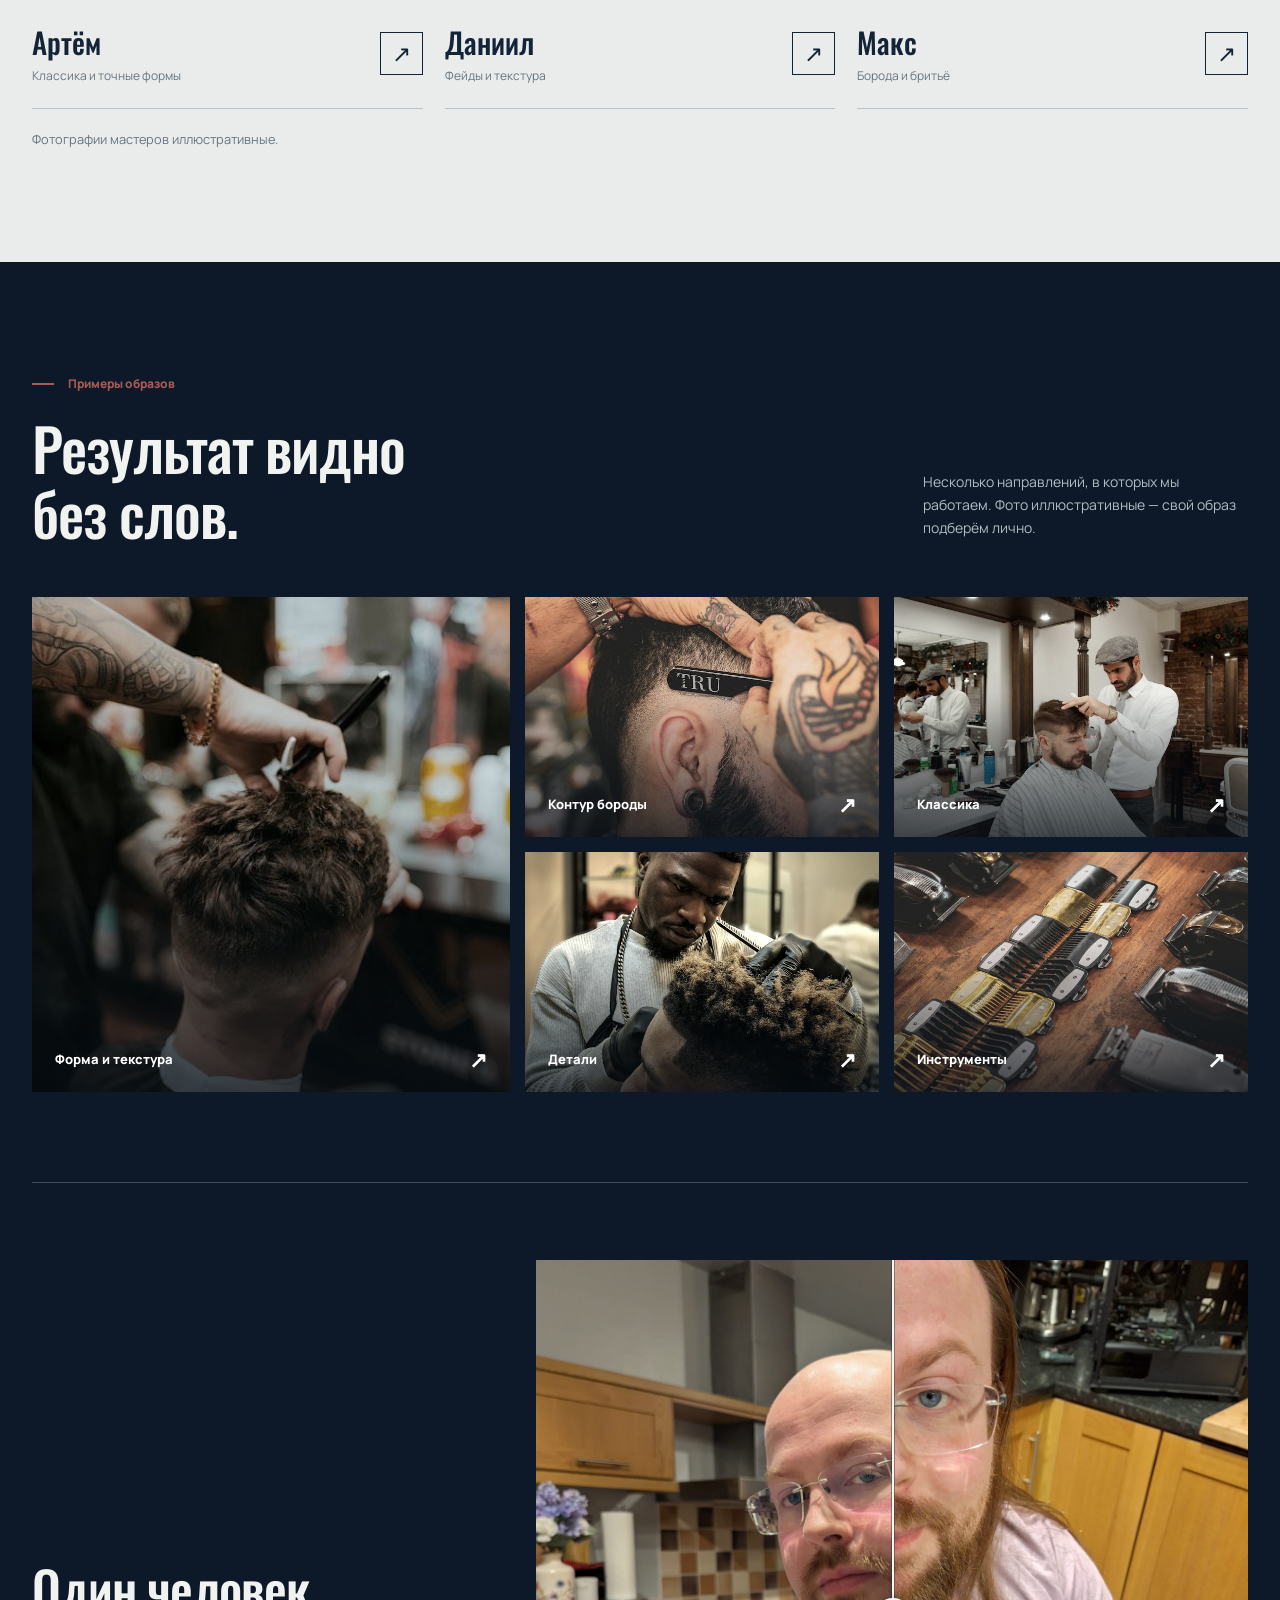
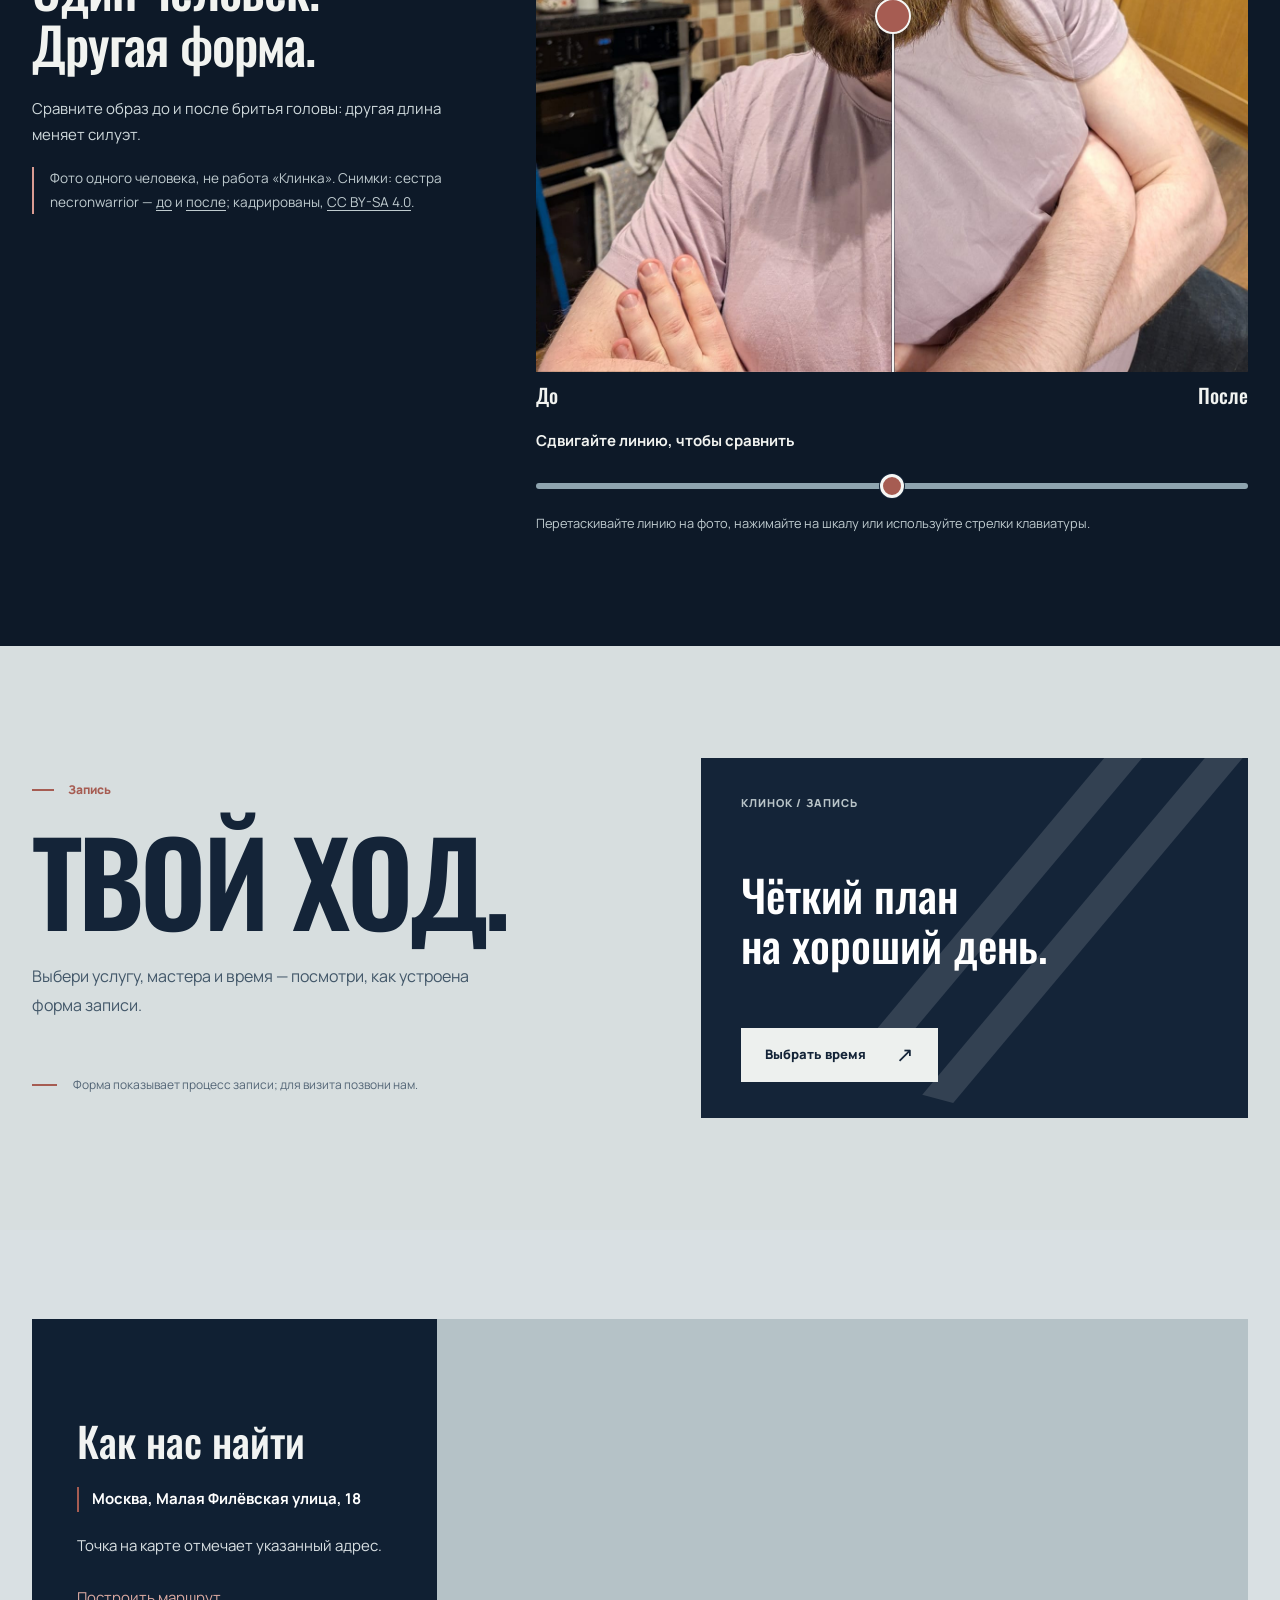
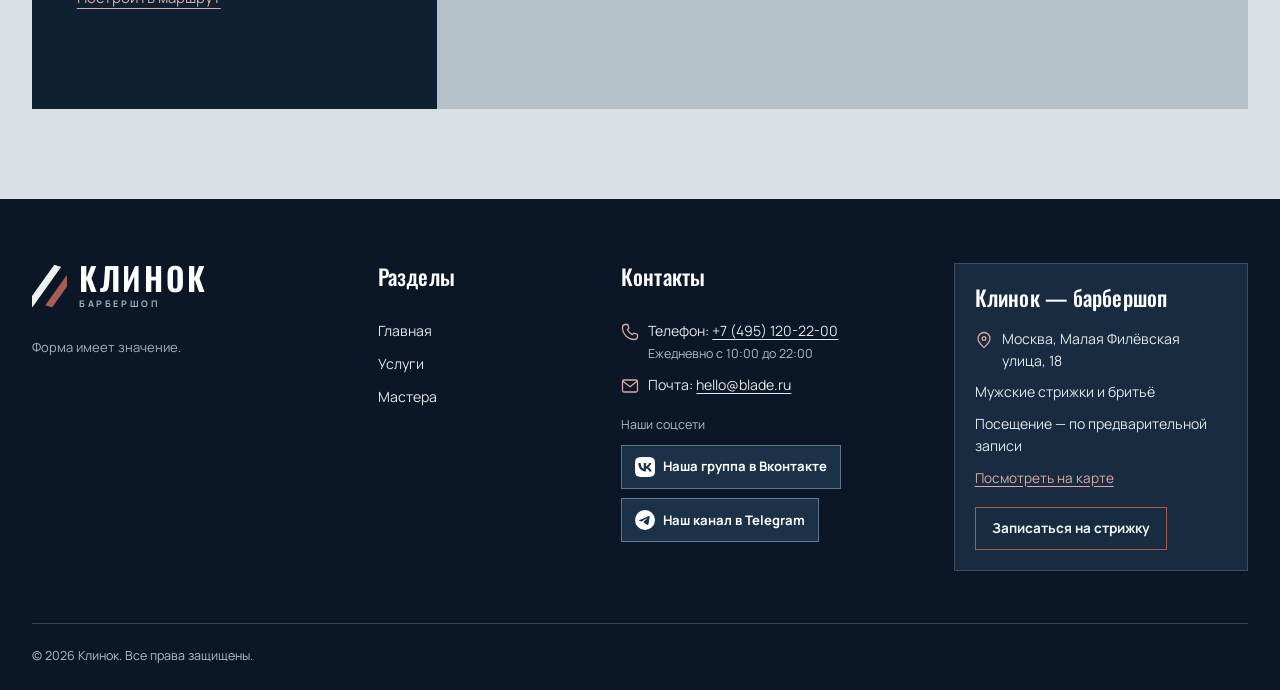
==== commit ec6e6ae1: "Добавить поиск, кабинет и слайдер до/после" ====
--- a/index.html
+++ b/index.html
@@ -33,7 +33,9 @@
     <link rel="stylesheet" href="styles.css" />
     <link rel="stylesheet" href="footer-map.css" />
     <link rel="stylesheet" href="theme.css" />
+    <link rel="stylesheet" href="before-after.css" />
     <script src="app.js" defer></script>
+    <script src="before-after.js" defer></script>
   </head>
   <body>
     <a class="skip-link" href="#main">Перейти к содержимому</a>
@@ -413,6 +415,64 @@
               /><span>Инструменты <span aria-hidden="true">↗</span></span>
             </button>
           </div>
+          <div class="before-after" aria-labelledby="before-after-title">
+            <div class="before-after-copy">
+              <h3 id="before-after-title">Один человек.<br />Другая форма.</h3>
+              <p>
+                Сравните образ до и после бритья головы: другая длина меняет
+                силуэт.
+              </p>
+              <p class="before-after-note">
+                Фото одного человека, не работа «Клинка». Снимки: сестра
+                necronwarrior —
+                <a href="https://commons.wikimedia.org/wiki/File:Front_view_of_man_with_male-pattern_baldness_before_a_haircut_posted_in_the_Bald_subreddit.jpg" target="_blank" rel="noopener noreferrer">до</a>
+                и
+                <a href="https://commons.wikimedia.org/wiki/File:Front_view_of_a_man_with_a_newly-shaved_head_posted_in_the_Bald_subreddit.jpg" target="_blank" rel="noopener noreferrer">после</a>;
+                кадрированы, <a href="https://creativecommons.org/licenses/by-sa/4.0/" target="_blank" rel="noopener noreferrer">CC BY-SA 4.0</a>.
+              </p>
+            </div>
+            <div class="before-after-demo">
+              <figure class="before-after-figure">
+                <div class="before-after-frame" style="--reveal: 50%">
+                  <img
+                    class="before-after-image"
+                    src="assets/haircut-before.jpg"
+                    alt="До: мужчина с длинными редеющими волосами и бородой"
+                    width="1530"
+                    height="2040"
+                    loading="lazy"
+                  />
+                  <img
+                    class="before-after-image before-after-image-after"
+                    src="assets/haircut-after.jpg"
+                    alt="После: тот же мужчина с бритой головой и бородой"
+                    width="1536"
+                    height="2040"
+                    loading="lazy"
+                  />
+                  <span class="before-after-divider" aria-hidden="true"></span>
+                </div>
+                <figcaption class="before-after-legend">
+                  <span>До</span><span>После</span>
+                </figcaption>
+              </figure>
+              <label class="before-after-label" for="before-after-range">
+                Сдвигайте линию, чтобы сравнить
+              </label>
+              <input
+                class="before-after-range"
+                id="before-after-range"
+                type="range"
+                min="0"
+                max="100"
+                value="50"
+                aria-describedby="before-after-hint"
+              />
+              <p class="before-after-hint" id="before-after-hint">
+                Перетаскивайте линию на фото, нажимайте на шкалу или используйте стрелки клавиатуры.
+              </p>
+            </div>
+          </div>
         </div>
       </section>
 
--- a/styles.css
+++ b/styles.css
@@ -21,6 +21,9 @@
   scroll-behavior: smooth;
   scroll-padding-top: 82px;
 }
+:target {
+  scroll-margin-top: 130px;
+}
 body {
   margin: 0;
   background: var(--paper);
@@ -42,6 +45,20 @@
 button {
   cursor: pointer;
 }
+@media (hover: hover) and (pointer: fine) {
+  html, body {
+    cursor: url("assets/cursor-blade.svg") 1 1, auto;
+  }
+  a, button, select, summary, [role="button"] {
+    cursor: url("assets/cursor-blade.svg") 1 1, pointer;
+  }
+  input, textarea, [contenteditable="true"] {
+    cursor: text;
+  }
+  input[type="range"] {
+    cursor: ew-resize;
+  }
+}
 img {
   max-width: 100%;
   display: block;
@@ -158,6 +175,39 @@
 }
 .site-header .navbar-collapse {
   gap: 28px;
+}
+.site-header .header-tools {
+  display: flex;
+  flex: none;
+  align-items: center;
+  gap: 8px;
+}
+.site-header .header-utility {
+  display: inline-flex;
+  flex: none;
+  align-items: center;
+  justify-content: center;
+  width: 42px;
+  height: 42px;
+  border: 1px solid #637584;
+  color: #e9eeed;
+  text-decoration: none;
+}
+.site-header .header-utility:hover {
+  background: #ffffff1a;
+  color: #fff;
+}
+.site-header .header-utility[aria-current="page"] {
+  border-color: var(--accent);
+}
+.site-header .header-utility svg {
+  width: 20px;
+  height: 20px;
+  fill: none;
+  stroke: currentColor;
+  stroke-width: 1.8;
+  stroke-linecap: round;
+  stroke-linejoin: round;
 }
 .primary-nav {
   align-items: center;
@@ -892,6 +942,9 @@
     border-top: 1px solid #31465b;
     margin-top: 10px;
   }
+  .site-header .header-tools {
+    margin-top: 13px;
+  }
   .primary-nav {
     align-items: flex-start;
     gap: 4px;
--- a/theme.css
+++ b/theme.css
@@ -53,6 +53,8 @@
 html[data-theme="light"] .inner-page .site-header .nav-book:hover { background: #344e63; color: #fff; }
 html[data-theme="light"] .site-header .theme-toggle { color: #142438; border-color: #a8b6bd; }
 html[data-theme="light"] .site-header .theme-toggle:hover { background: #e3e9e9; }
+html[data-theme="light"] .site-header .header-utility { color: #142438; border-color: #a8b6bd; }
+html[data-theme="light"] .site-header .header-utility:hover { background: #e3e9e9; color: #142438; }
 html[data-theme="light"] .site-header .navbar-toggler { border-color: #9aabb4; }
 html[data-theme="light"] .site-header .navbar-toggler-icon,
 html[data-theme="light"] .inner-page .site-header .navbar-toggler-icon { filter: brightness(0); }
@@ -150,9 +152,39 @@
 }
 
 @media (max-width: 991px) {
-  .site-header .theme-toggle { margin-top: 13px; margin-right: 12px; }
   html[data-theme="light"] .site-header .navbar-collapse { border-top-color: #ccd6d9; }
 }
 @media (max-width: 767px) {
   html[data-theme="light"] .hero-shade { background: linear-gradient(90deg, #edf1f1ed, #edf1f1bf), linear-gradient(0deg, #edf1f1b3, transparent 45%); }
 }
+
+@media (prefers-reduced-motion: no-preference) {
+  body,
+  .site-header,
+  .site-header .hours-strip,
+  .hero,
+  .about,
+  .works,
+  .booking-panel,
+  .location-section,
+  .location-grid,
+  .site-footer.footer,
+  .inner-page .page-intro,
+  .inner-page .featured-service {
+    transition: background-color 0.35s ease, color 0.35s ease, border-color 0.35s ease;
+  }
+  .site-header .theme-toggle {
+    transition: transform 0.35s ease, background-color 0.35s ease, color 0.35s ease, border-color 0.35s ease;
+  }
+  html[data-theme="light"] .site-header .theme-toggle {
+    transform: rotate(180deg);
+  }
+}
+
+@media (hover: hover) and (pointer: fine) {
+  .site-header .theme-toggle,
+  .inner-page .filter-button,
+  .back-to-top {
+    cursor: url("assets/cursor-blade.svg") 1 1, pointer;
+  }
+}
--- a/before-after.css
+++ b/before-after.css
@@ -0,0 +1,197 @@
+.before-after {
+  display: grid;
+  grid-template-columns: minmax(0, 0.75fr) minmax(0, 1.25fr);
+  gap: clamp(2rem, 6vw, 6rem);
+  align-items: center;
+  margin-top: clamp(3.5rem, 7vw, 6rem);
+  padding-top: clamp(3rem, 6vw, 5rem);
+  border-top: 1px solid #ffffff38;
+}
+
+.before-after-copy,
+.before-after-demo {
+  min-width: 0;
+}
+
+.before-after-copy h3 {
+  margin: 0 0 1.5rem;
+  font: 500 clamp(2.5rem, 4vw, 4.25rem) / 1.1 var(--display);
+  letter-spacing: -0.018em;
+}
+
+.before-after-copy > p {
+  max-width: 26rem;
+  margin: 0 0 1.25rem;
+  line-height: 1.7;
+  color: #d0dadd;
+}
+
+.before-after-copy .before-after-note {
+  padding-left: 1rem;
+  border-left: 2px solid #d99b92;
+  font-size: 0.85rem;
+  color: #bfcbcf;
+}
+
+.before-after-note a {
+  color: inherit;
+  text-decoration: underline;
+  text-underline-offset: 0.2em;
+}
+.before-after-figure {
+  margin: 0 0 1.4rem;
+}
+
+.before-after-frame {
+  position: relative;
+  width: 100%;
+  aspect-ratio: 1 / 1;
+  overflow: hidden;
+  background: #536c79;
+  cursor: ew-resize;
+  touch-action: pan-y;
+  user-select: none;
+}
+
+.before-after-image {
+  display: block;
+  width: 100%;
+  height: 100%;
+  object-fit: cover;
+}
+
+.before-after-image-after {
+  position: absolute;
+  inset: 0;
+  clip-path: inset(0 calc(100% - var(--reveal)) 0 0);
+}
+
+.before-after-divider {
+  position: absolute;
+  top: 0;
+  bottom: 0;
+  left: var(--reveal);
+  z-index: 1;
+  width: 2px;
+  background: #f6f7f5;
+  box-shadow: 0 0 0 1px #14243866;
+  pointer-events: none;
+}
+
+.before-after-divider::after {
+  content: "";
+  position: absolute;
+  top: 50%;
+  left: 50%;
+  width: 2.25rem;
+  height: 2.25rem;
+  border: 2px solid #f6f7f5;
+  border-radius: 50%;
+  background: #a65c52;
+  box-shadow: 0 2px 10px #0d192866;
+  transform: translate(-50%, -50%);
+}
+
+.before-after-legend {
+  display: flex;
+  justify-content: space-between;
+  gap: 1rem;
+  padding-top: 0.7rem;
+  font: 500 1.25rem / 1.2 var(--display);
+}
+
+.before-after-label {
+  display: block;
+  margin-bottom: 0.6rem;
+  font-weight: 700;
+}
+
+.before-after-range {
+  display: block;
+  width: 100%;
+  height: 2.75rem;
+  margin: 0;
+  padding: 0;
+  background: transparent;
+  color: #d99b92;
+  cursor: ew-resize;
+  touch-action: manipulation;
+  -webkit-appearance: none;
+  appearance: none;
+}
+
+.before-after-range::-webkit-slider-runnable-track {
+  height: 0.4rem;
+  border-radius: 999px;
+  background: #8ea4af;
+}
+
+.before-after-range::-moz-range-track {
+  height: 0.4rem;
+  border-radius: 999px;
+  background: #8ea4af;
+}
+
+.before-after-range::-webkit-slider-thumb {
+  width: 1.5rem;
+  height: 1.5rem;
+  margin-top: -0.55rem;
+  border: 3px solid #f6f7f5;
+  border-radius: 50%;
+  background: #a65c52;
+  box-shadow: 0 0 0 1px #142438;
+  -webkit-appearance: none;
+  appearance: none;
+}
+
+.before-after-range::-moz-range-thumb {
+  width: 1.5rem;
+  height: 1.5rem;
+  border: 3px solid #f6f7f5;
+  border-radius: 50%;
+  background: #a65c52;
+  box-shadow: 0 0 0 1px #142438;
+}
+
+.before-after-range:focus-visible {
+  outline: 3px solid #f0c2b9;
+  outline-offset: 2px;
+}
+
+.before-after-hint {
+  margin: 0.3rem 0 0;
+  color: #bfcbcf;
+  font-size: 0.8rem;
+}
+
+html[data-theme="light"] .before-after {
+  border-top-color: #aebfc4;
+}
+
+html[data-theme="light"] .before-after-copy > p,
+html[data-theme="light"] .before-after-copy .before-after-note,
+html[data-theme="light"] .before-after-hint {
+  color: #455b6a;
+}
+
+html[data-theme="light"] .before-after-range:focus-visible {
+  outline-color: #805047;
+}
+
+@media (max-width: 767px) {
+  .before-after {
+    grid-template-columns: minmax(0, 1fr);
+    gap: 1.5rem;
+  }
+
+  .before-after-copy h3 {
+    margin-bottom: 0.8rem;
+  }
+}
+
+@media (prefers-reduced-motion: reduce) {
+  .before-after-image-after,
+  .before-after-divider {
+    transition: none;
+  }
+}
